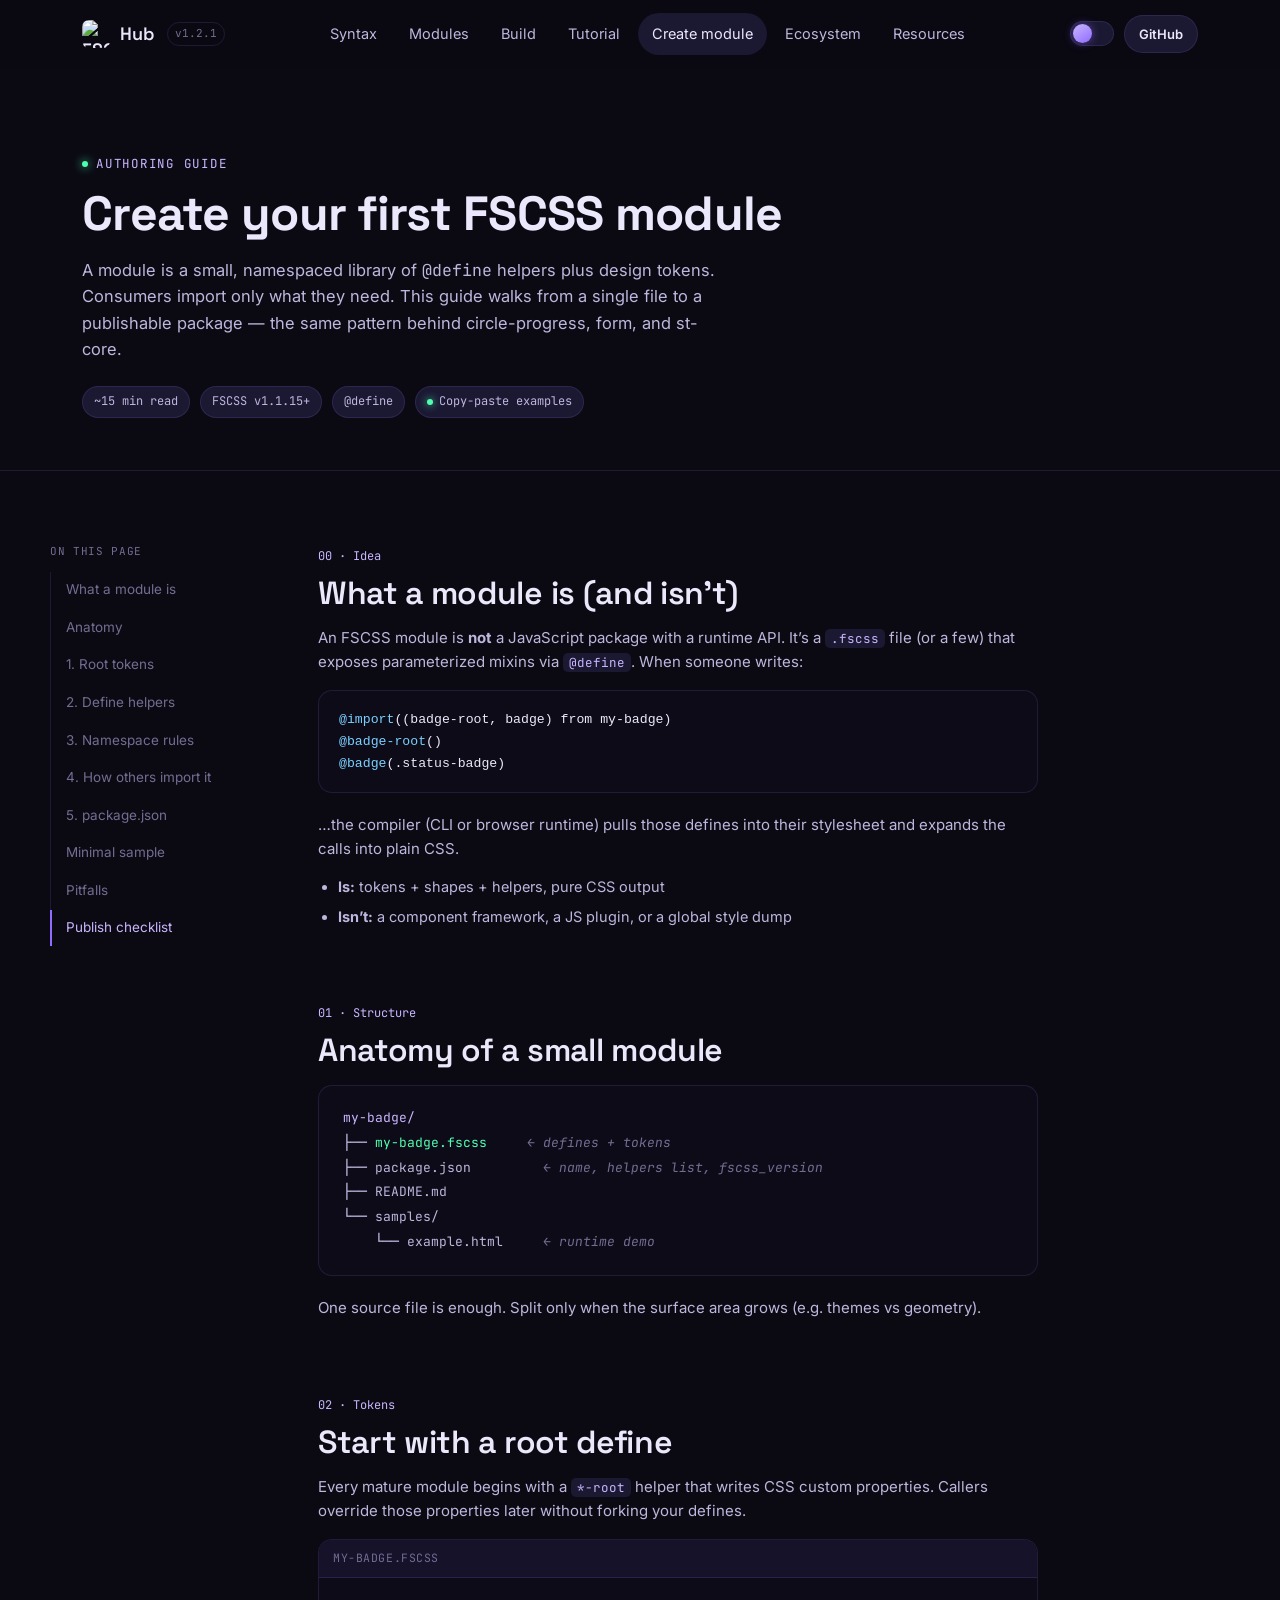
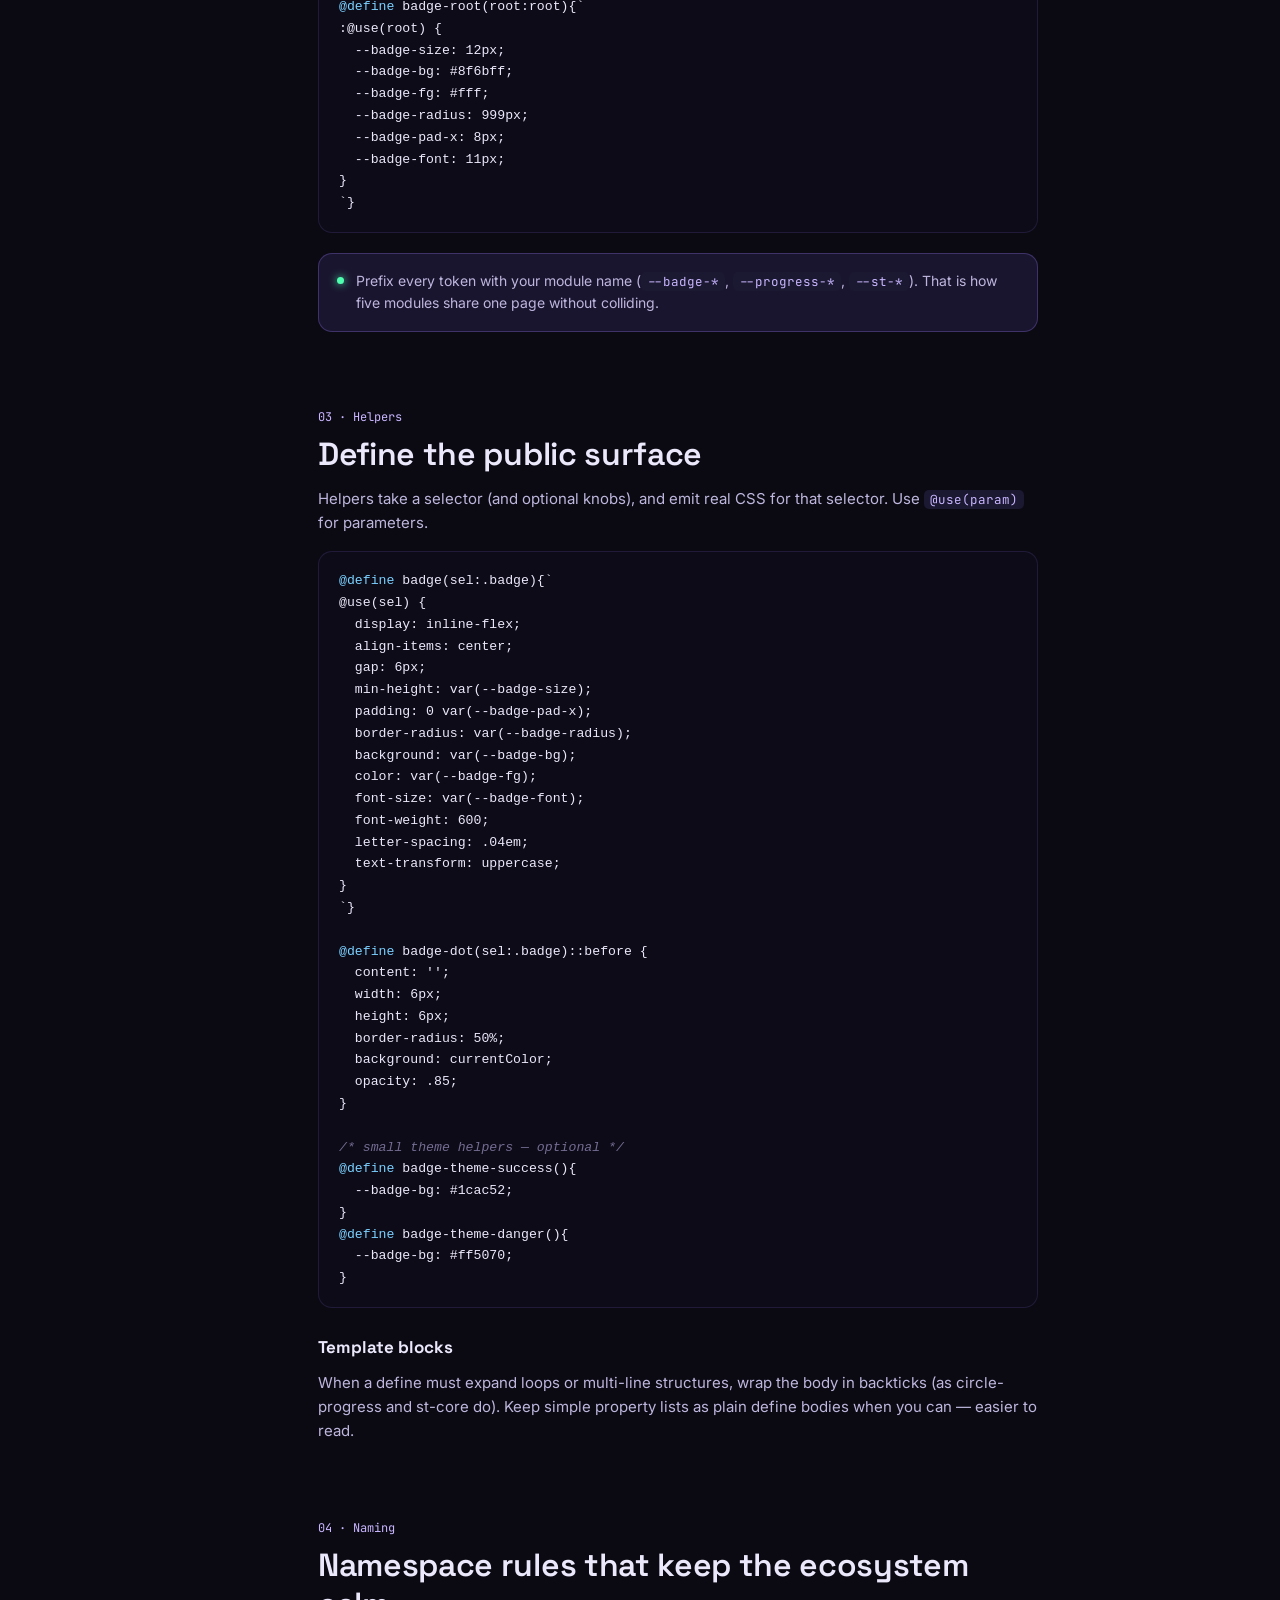
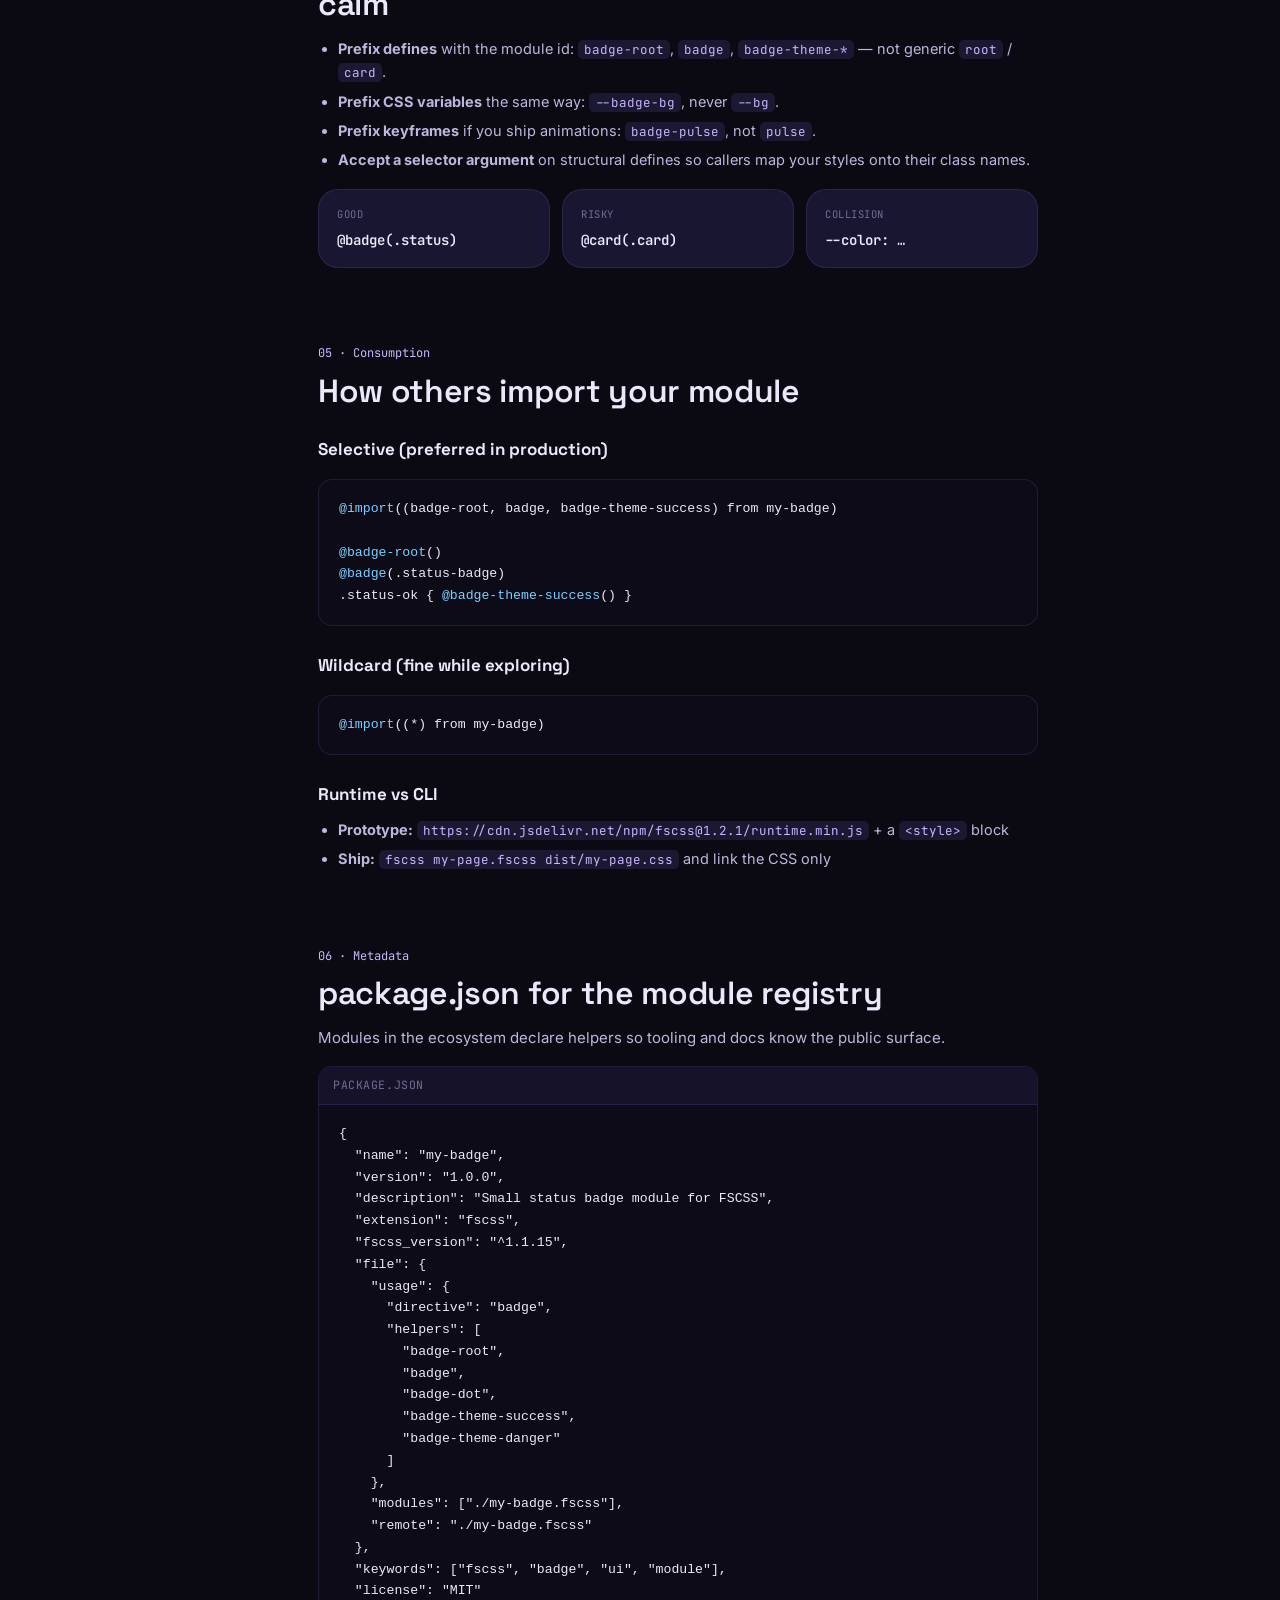
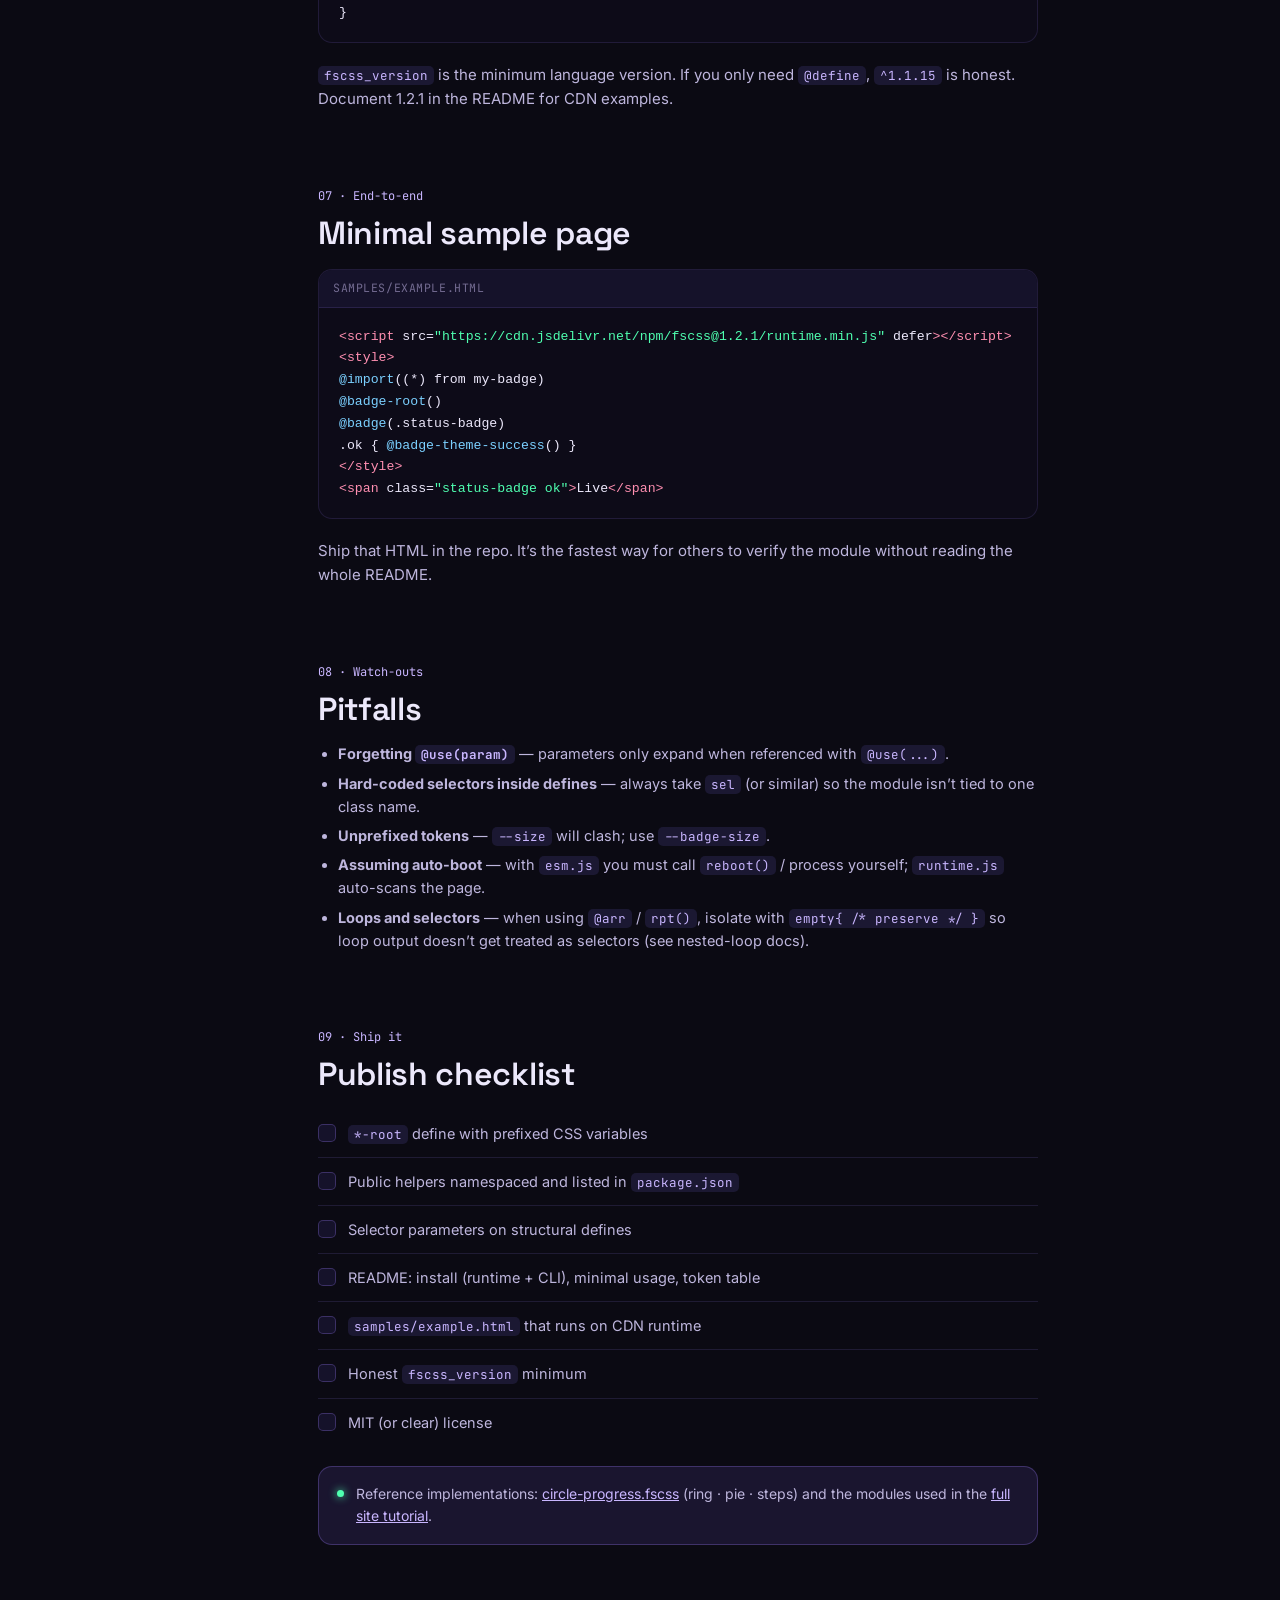
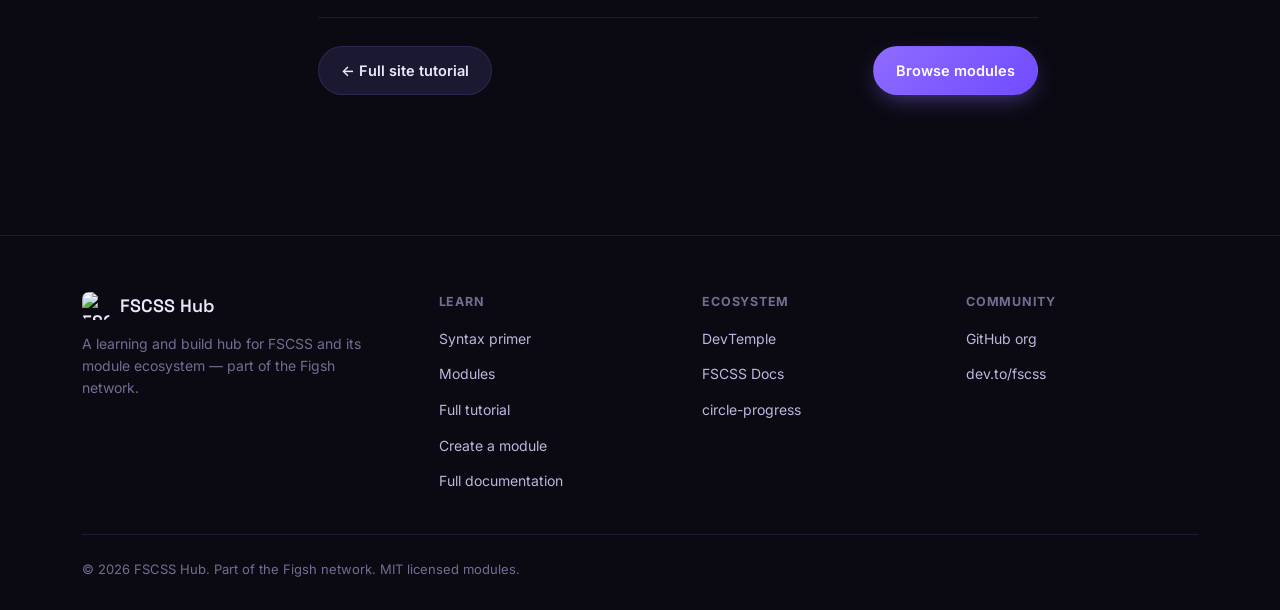
==== create-module.html @ 8448bc61 "Create create-module.html" ====
<!DOCTYPE html>
<html lang="en">
<head>
  <meta charset="UTF-8">
  <meta name="viewport" content="width=device-width, initial-scale=1.0">
  <title>Create your first FSCSS module — Hub Guide | FSCSS Hub</title>
  <meta name="description" content="How to author an FSCSS module: root tokens, namespaced @define helpers, selective imports, package.json, and a publish checklist.">
  <link rel="canonical" href="https://hub.devtem.org/create-module">
  <meta name="robots" content="index, follow">

  <meta property="og:title" content="Create your first FSCSS module — Hub Guide">
  <meta property="og:description" content="Root tokens, @define mixins, selective exports, and a publish checklist for FSCSS modules.">
  <meta property="og:url" content="https://hub.devtem.org/create-module">
  <meta property="og:type" content="article">
  <meta property="og:image" content="https://hub.devtem.org/assets/images/og-image.jpg">
  <meta property="og:site_name" content="FSCSS Hub">
  <meta name="twitter:card" content="summary_large_image">

  <link rel="icon" href="https://fscss.devtem.org/assets/images/fscss.png">
  <link rel="preconnect" href="https://fonts.googleapis.com">
  <link rel="preconnect" href="https://fonts.gstatic.com" crossorigin>
  <link href="https://fonts.googleapis.com/css2?family=Space+Grotesk:wght@500;600;700&family=Inter:wght@400;500;600;700&family=JetBrains+Mono:wght@400;500;600&display=swap" rel="stylesheet">
  <link rel="stylesheet" href="assets/css/global.css">
  <style>
    /* Same layout system as tutorial.html — margins from .wrap only */
    .t-hero {
      padding: clamp(48px, 7vw, 80px) 0 clamp(36px, 5vw, 52px);
      border-bottom: 1px solid var(--border);
    }
    .t-hero h1 {
      font-family: var(--font-display);
      font-size: clamp(30px, 4.4vw, 48px);
      font-weight: 700;
      letter-spacing: -.015em;
      max-width: 780px;
      line-height: 1.1;
    }
    .t-hero p.lead {
      margin-top: 16px;
      color: var(--text-dim);
      font-size: 16.5px;
      max-width: 640px;
      line-height: 1.6;
    }
    .t-meta { display: flex; flex-wrap: wrap; gap: 10px; margin-top: 24px; }

    .t-layout {
      display: grid;
      grid-template-columns: minmax(200px, 220px) minmax(0, 1fr);
      gap: clamp(28px, 4vw, 48px);
      padding: clamp(40px, 6vw, 72px) 0 100px;
      align-items: start;
    }
    .t-toc {
      position: sticky;
      top: 88px;
      max-height: calc(100vh - 110px);
      overflow: auto;
    }
    .t-toc-label {
      font-family: var(--font-mono);
      font-size: 11px;
      text-transform: uppercase;
      letter-spacing: .06em;
      color: var(--muted);
      margin-bottom: 12px;
    }
    .t-toc ol {
      list-style: none;
      margin: 0;
      padding: 0;
      display: flex;
      flex-direction: column;
      gap: 2px;
      border-left: 1px solid var(--border);
    }
    .t-toc a {
      display: block;
      padding: 7px 0 7px 14px;
      font-size: 13.5px;
      color: var(--muted);
      border-left: 2px solid transparent;
      margin-left: -1px;
      transition: color .18s var(--ease), border-color .18s var(--ease);
    }
    .t-toc a:hover { color: var(--text-dim); }
    .t-toc a.is-active { color: var(--accent-2); border-left-color: var(--accent); }

    .t-content { min-width: 0; max-width: 720px; }
    .t-step {
      padding-top: 4px;
      margin-bottom: clamp(48px, 6vw, 72px);
      scroll-margin-top: 90px;
    }
    .t-step-tag {
      font-family: var(--font-mono);
      font-size: 12px;
      color: var(--accent-2);
      margin-bottom: 8px;
    }
    .t-step h2 {
      font-family: var(--font-display);
      font-size: clamp(24px, 3vw, 32px);
      font-weight: 600;
      letter-spacing: -.01em;
      margin-bottom: 14px;
      line-height: 1.2;
    }
    .t-step h3 {
      font-family: var(--font-display);
      font-size: 17px;
      margin: 26px 0 10px;
    }
    .t-step p {
      color: var(--text-dim);
      font-size: 15px;
      margin-bottom: 14px;
    }
    .t-step p code,
    .t-step li code {
      font-family: var(--font-mono);
      font-size: 12.5px;
      color: var(--accent-2);
      background: var(--surface-2);
      padding: 1px 6px;
      border-radius: 5px;
    }
    .t-step ul.plain,
    .t-step ol.plain {
      margin: 0 0 16px;
      padding-left: 1.25rem;
      color: var(--text-dim);
      font-size: 14.5px;
      list-style: disc;
    }
    .t-step ol.plain { list-style: decimal; }
    .t-step ul.plain li,
    .t-step ol.plain li { margin-bottom: 6px; }
    .t-step .code { margin: 16px 0 20px; max-width: 100%; }

    .capgrid {
      display: grid;
      grid-template-columns: repeat(3, minmax(0, 1fr));
      gap: 12px;
      margin: 18px 0 22px;
    }
    .capgrid .cap-card { padding: 16px 18px; }
    .cap-card .cap-label {
      font-family: var(--font-mono);
      font-size: 10.5px;
      text-transform: uppercase;
      letter-spacing: .05em;
      color: var(--muted);
      margin-bottom: 6px;
    }
    .cap-card .cap-value { font-size: 14px; font-weight: 600; }

    .file-tree {
      font-family: var(--font-mono);
      font-size: 13px;
      line-height: 1.9;
      background: #0d0b18;
      border: 1px solid var(--border);
      border-radius: var(--radius-md);
      padding: 20px 24px;
      color: var(--text-dim);
      overflow-x: auto;
      margin: 16px 0 20px;
      max-width: 100%;
    }
    .file-tree .dir { color: var(--accent-2); }
    .file-tree .fscss-file { color: var(--mint); }
    .file-tree .note { color: var(--muted); font-style: italic; }

    .note-box {
      display: flex;
      gap: 12px;
      padding: 16px 18px;
      border-radius: var(--radius-md);
      background: var(--accent-soft);
      border: 1px solid var(--border-strong);
      margin: 18px 0 22px;
    }
    .note-box .dot {
      width: 7px;
      height: 7px;
      border-radius: 50%;
      background: var(--mint);
      box-shadow: 0 0 8px var(--mint);
      flex: none;
      margin-top: 7px;
    }
    .note-box p { margin: 0; color: var(--text-dim); font-size: 14px; }

    .check-list {
      margin: 16px 0 20px;
      padding: 0;
      list-style: none;
    }
    .check-list li {
      display: flex;
      gap: 12px;
      align-items: flex-start;
      padding: 12px 0;
      border-bottom: 1px solid var(--border);
      color: var(--text-dim);
      font-size: 14.5px;
    }
    .check-list li:last-child { border-bottom: 0; }
    .check-list .box {
      flex: none;
      width: 18px;
      height: 18px;
      border-radius: 5px;
      border: 1px solid var(--border-strong);
      background: var(--surface);
      margin-top: 2px;
    }

    .next-nav {
      display: flex;
      justify-content: space-between;
      gap: 16px;
      margin-top: 40px;
      padding-top: 28px;
      border-top: 1px solid var(--border);
      flex-wrap: wrap;
    }

    @media (max-width: 980px) {
      .t-layout { grid-template-columns: 1fr; gap: 28px; }
      .t-toc {
        position: static;
        max-height: none;
        order: -1;
        border: 1px solid var(--border);
        border-radius: var(--radius-md);
        padding: 16px 18px;
        background: var(--surface);
      }
      .t-toc ol {
        border-left: 0;
        display: grid;
        grid-template-columns: 1fr 1fr;
        gap: 2px 12px;
      }
      .t-toc a { border-left: 0; padding: 6px 0; margin-left: 0; }
      .t-content { max-width: none; }
    }
    @media (max-width: 700px) {
      .capgrid { grid-template-columns: 1fr; }
      .t-toc ol { grid-template-columns: 1fr; }
    }
  </style>
</head>
<body>
<a href="#main" class="skip-link">Skip to content</a>

<header class="site-nav">
  <div class="wrap">
    <a href="/" class="brand">
      <img src="https://fscss.devtem.org/assets/images/fscss.png" alt="FSCSS">Hub <span class="v">v1.2.1</span>
    </a>
    <nav class="nav-links" data-nav-links>
      <a href="/#syntax">Syntax</a>
      <a href="/#modules">Modules</a>
      <a href="/#combine">Build</a>
      <a href="tutorial">Tutorial</a>
      <a href="create-module" class="is-active">Create module</a>
      <a href="/#ecosystem">Ecosystem</a>
      <a href="/#resources">Resources</a>
    </nav>
    <div class="nav-actions">
      <label class="theme-toggle" title="Toggle light / dark">
        <input type="checkbox" data-theme-toggle aria-label="Toggle light theme">
        <span class="knob"></span>
      </label>
      <a class="btn btn-ghost btn-sm" href="https://github.com/fscss-ttr" target="_blank" rel="noopener">GitHub</a>
      <button class="menu-toggle" data-menu-toggle aria-label="Toggle menu" aria-expanded="false"><span></span></button>
    </div>
  </div>
</header>

<main id="main">

  <section class="t-hero">
    <div class="wrap">
      <span class="eyebrow">Authoring guide</span>
      <h1>Create your first FSCSS module</h1>
      <p class="lead">A module is a small, namespaced library of <code class="mono">@define</code> helpers plus design tokens. Consumers import only what they need. This guide walks from a single file to a publishable package — the same pattern behind circle-progress, form, and st-core.</p>
      <div class="t-meta">
        <span class="pill">~15 min read</span>
        <span class="pill">FSCSS v1.1.15+</span>
        <span class="pill">@define</span>
        <span class="pill live">Copy-paste examples</span>
      </div>
    </div>
  </section>

  <div class="wrap t-layout">

    <aside class="t-toc" data-toc>
      <div class="t-toc-label">On this page</div>
      <ol>
        <li><a href="#what">What a module is</a></li>
        <li><a href="#anatomy">Anatomy</a></li>
        <li><a href="#tokens">1. Root tokens</a></li>
        <li><a href="#defines">2. Define helpers</a></li>
        <li><a href="#namespace">3. Namespace rules</a></li>
        <li><a href="#consume">4. How others import it</a></li>
        <li><a href="#package">5. package.json</a></li>
        <li><a href="#sample">Minimal sample</a></li>
        <li><a href="#pitfalls">Pitfalls</a></li>
        <li><a href="#checklist">Publish checklist</a></li>
      </ol>
    </aside>

    <div class="t-content">

      <section class="t-step" id="what">
        <div class="t-step-tag">00 · Idea</div>
        <h2>What a module is (and isn’t)</h2>
        <p>An FSCSS module is <strong>not</strong> a JavaScript package with a runtime API. It’s a <code>.fscss</code> file (or a few) that exposes parameterized mixins via <code>@define</code>. When someone writes:</p>
        <div class="code">
          <pre><span class="tok-at">@import</span>((badge-root, badge) from my-badge)
<span class="tok-at">@badge-root</span>()
<span class="tok-at">@badge</span>(.status-badge)</pre>
        </div>
        <p>…the compiler (CLI or browser runtime) pulls those defines into their stylesheet and expands the calls into plain CSS.</p>
        <ul class="plain">
          <li><strong>Is:</strong> tokens + shapes + helpers, pure CSS output</li>
          <li><strong>Isn’t:</strong> a component framework, a JS plugin, or a global style dump</li>
        </ul>
      </section>

      <section class="t-step" id="anatomy">
        <div class="t-step-tag">01 · Structure</div>
        <h2>Anatomy of a small module</h2>
        <pre class="file-tree"><span class="dir">my-badge/</span>
├── <span class="fscss-file">my-badge.fscss</span>     <span class="note">← defines + tokens</span>
├── package.json         <span class="note">← name, helpers list, fscss_version</span>
├── README.md
└── samples/
    └── example.html     <span class="note">← runtime demo</span></pre>
        <p>One source file is enough. Split only when the surface area grows (e.g. themes vs geometry).</p>
      </section>

      <section class="t-step" id="tokens">
        <div class="t-step-tag">02 · Tokens</div>
        <h2>Start with a root define</h2>
        <p>Every mature module begins with a <code>*-root</code> helper that writes CSS custom properties. Callers override those properties later without forking your defines.</p>
        <div class="code">
          <div class="code-head">my-badge.fscss</div>
          <pre><span class="tok-at">@define</span> badge-root(root:root){`
:@use(root) {
  --badge-size: 12px;
  --badge-bg: #8f6bff;
  --badge-fg: #fff;
  --badge-radius: 999px;
  --badge-pad-x: 8px;
  --badge-font: 11px;
}
`}</pre>
        </div>
        <div class="note-box">
          <span class="dot"></span>
          <p>Prefix every token with your module name (<code>--badge-*</code>, <code>--progress-*</code>, <code>--st-*</code>). That is how five modules share one page without colliding.</p>
        </div>
      </section>

      <section class="t-step" id="defines">
        <div class="t-step-tag">03 · Helpers</div>
        <h2>Define the public surface</h2>
        <p>Helpers take a selector (and optional knobs), and emit real CSS for that selector. Use <code>@use(param)</code> for parameters.</p>
        <div class="code">
          <pre><span class="tok-at">@define</span> badge(sel:.badge){`
@use(sel) {
  display: inline-flex;
  align-items: center;
  gap: 6px;
  min-height: var(--badge-size);
  padding: 0 var(--badge-pad-x);
  border-radius: var(--badge-radius);
  background: var(--badge-bg);
  color: var(--badge-fg);
  font-size: var(--badge-font);
  font-weight: 600;
  letter-spacing: .04em;
  text-transform: uppercase;
}
`}

<span class="tok-at">@define</span> badge-dot(sel:.badge)::before {
  content: '';
  width: 6px;
  height: 6px;
  border-radius: 50%;
  background: currentColor;
  opacity: .85;
}

<span class="tok-com">/* small theme helpers — optional */</span>
<span class="tok-at">@define</span> badge-theme-success(){
  --badge-bg: #1cac52;
}
<span class="tok-at">@define</span> badge-theme-danger(){
  --badge-bg: #ff5070;
}</pre>
        </div>
        <h3>Template blocks</h3>
        <p>When a define must expand loops or multi-line structures, wrap the body in backticks (as circle-progress and st-core do). Keep simple property lists as plain define bodies when you can — easier to read.</p>
      </section>

      <section class="t-step" id="namespace">
        <div class="t-step-tag">04 · Naming</div>
        <h2>Namespace rules that keep the ecosystem calm</h2>
        <ul class="plain">
          <li><strong>Prefix defines</strong> with the module id: <code>badge-root</code>, <code>badge</code>, <code>badge-theme-*</code> — not generic <code>root</code> / <code>card</code>.</li>
          <li><strong>Prefix CSS variables</strong> the same way: <code>--badge-bg</code>, never <code>--bg</code>.</li>
          <li><strong>Prefix keyframes</strong> if you ship animations: <code>badge-pulse</code>, not <code>pulse</code>.</li>
          <li><strong>Accept a selector argument</strong> on structural defines so callers map your styles onto their class names.</li>
        </ul>
        <div class="capgrid">
          <div class="card cap-card">
            <div class="cap-label">Good</div>
            <div class="cap-value mono">@badge(.status)</div>
          </div>
          <div class="card cap-card">
            <div class="cap-label">Risky</div>
            <div class="cap-value mono">@card(.card)</div>
          </div>
          <div class="card cap-card">
            <div class="cap-label">Collision</div>
            <div class="cap-value mono">--color: …</div>
          </div>
        </div>
      </section>

      <section class="t-step" id="consume">
        <div class="t-step-tag">05 · Consumption</div>
        <h2>How others import your module</h2>
        <h3>Selective (preferred in production)</h3>
        <div class="code">
          <pre><span class="tok-at">@import</span>((badge-root, badge, badge-theme-success) from my-badge)

<span class="tok-at">@badge-root</span>()
<span class="tok-at">@badge</span>(.status-badge)
.status-ok { <span class="tok-at">@badge-theme-success</span>() }</pre>
        </div>
        <h3>Wildcard (fine while exploring)</h3>
        <div class="code">
          <pre><span class="tok-at">@import</span>((*) from my-badge)</pre>
        </div>
        <h3>Runtime vs CLI</h3>
        <ul class="plain">
          <li><strong>Prototype:</strong> <code>https://cdn.jsdelivr.net/npm/fscss@1.2.1/runtime.min.js</code> + a <code>&lt;style&gt;</code> block</li>
          <li><strong>Ship:</strong> <code>fscss my-page.fscss dist/my-page.css</code> and link the CSS only</li>
        </ul>
      </section>

      <section class="t-step" id="package">
        <div class="t-step-tag">06 · Metadata</div>
        <h2>package.json for the module registry</h2>
        <p>Modules in the ecosystem declare helpers so tooling and docs know the public surface.</p>
        <div class="code">
          <div class="code-head">package.json</div>
          <pre>{
  "name": "my-badge",
  "version": "1.0.0",
  "description": "Small status badge module for FSCSS",
  "extension": "fscss",
  "fscss_version": "^1.1.15",
  "file": {
    "usage": {
      "directive": "badge",
      "helpers": [
        "badge-root",
        "badge",
        "badge-dot",
        "badge-theme-success",
        "badge-theme-danger"
      ]
    },
    "modules": ["./my-badge.fscss"],
    "remote": "./my-badge.fscss"
  },
  "keywords": ["fscss", "badge", "ui", "module"],
  "license": "MIT"
}</pre>
        </div>
        <p><code>fscss_version</code> is the minimum language version. If you only need <code>@define</code>, <code>^1.1.15</code> is honest. Document 1.2.1 in the README for CDN examples.</p>
      </section>

      <section class="t-step" id="sample">
        <div class="t-step-tag">07 · End-to-end</div>
        <h2>Minimal sample page</h2>
        <div class="code">
          <div class="code-head">samples/example.html</div>
          <pre><span class="tok-tag">&lt;script</span> src=<span class="tok-str">"https://cdn.jsdelivr.net/npm/fscss@1.2.1/runtime.min.js"</span> defer<span class="tok-tag">&gt;&lt;/script&gt;</span>
<span class="tok-tag">&lt;style&gt;</span>
<span class="tok-at">@import</span>((*) from my-badge)
<span class="tok-at">@badge-root</span>()
<span class="tok-at">@badge</span>(.status-badge)
.ok { <span class="tok-at">@badge-theme-success</span>() }
<span class="tok-tag">&lt;/style&gt;</span>
<span class="tok-tag">&lt;span</span> class=<span class="tok-str">"status-badge ok"</span><span class="tok-tag">&gt;</span>Live<span class="tok-tag">&lt;/span&gt;</span></pre>
        </div>
        <p>Ship that HTML in the repo. It’s the fastest way for others to verify the module without reading the whole README.</p>
      </section>

      <section class="t-step" id="pitfalls">
        <div class="t-step-tag">08 · Watch-outs</div>
        <h2>Pitfalls</h2>
        <ul class="plain">
          <li><strong>Forgetting <code>@use(param)</code></strong> — parameters only expand when referenced with <code>@use(...)</code>.</li>
          <li><strong>Hard-coded selectors inside defines</strong> — always take <code>sel</code> (or similar) so the module isn’t tied to one class name.</li>
          <li><strong>Unprefixed tokens</strong> — <code>--size</code> will clash; use <code>--badge-size</code>.</li>
          <li><strong>Assuming auto-boot</strong> — with <code>esm.js</code> you must call <code>reboot()</code> / process yourself; <code>runtime.js</code> auto-scans the page.</li>
          <li><strong>Loops and selectors</strong> — when using <code>@arr</code> / <code>rpt()</code>, isolate with <code>empty{ /* preserve */ }</code> so loop output doesn’t get treated as selectors (see nested-loop docs).</li>
        </ul>
      </section>

      <section class="t-step" id="checklist">
        <div class="t-step-tag">09 · Ship it</div>
        <h2>Publish checklist</h2>
        <ul class="check-list">
          <li><span class="box" aria-hidden="true"></span><span><code>*-root</code> define with prefixed CSS variables</span></li>
          <li><span class="box" aria-hidden="true"></span><span>Public helpers namespaced and listed in <code>package.json</code></span></li>
          <li><span class="box" aria-hidden="true"></span><span>Selector parameters on structural defines</span></li>
          <li><span class="box" aria-hidden="true"></span><span>README: install (runtime + CLI), minimal usage, token table</span></li>
          <li><span class="box" aria-hidden="true"></span><span><code>samples/example.html</code> that runs on CDN runtime</span></li>
          <li><span class="box" aria-hidden="true"></span><span>Honest <code>fscss_version</code> minimum</span></li>
          <li><span class="box" aria-hidden="true"></span><span>MIT (or clear) license</span></li>
        </ul>
        <div class="note-box">
          <span class="dot"></span>
          <p>Reference implementations: <a href="https://github.com/Figsh/Circle-progress.fscss" target="_blank" rel="noopener" style="color:var(--accent-2);text-decoration:underline;">circle-progress.fscss</a> (ring · pie · steps) and the modules used in the <a href="tutorial" style="color:var(--accent-2);text-decoration:underline;">full site tutorial</a>.</p>
        </div>
      </section>

      <div class="next-nav">
        <a class="btn btn-ghost" href="tutorial">&larr; Full site tutorial</a>
        <a class="btn btn-primary" href="/#modules">Browse modules</a>
      </div>

    </div>
  </div>

</main>

<footer class="site-footer">
  <div class="wrap">
    <div class="footer-grid">
      <div class="footer-brand">
        <a href="/" class="brand"><img src="https://fscss.devtem.org/assets/images/fscss.png" alt="FSCSS"> FSCSS Hub</a>
        <p>A learning and build hub for FSCSS and its module ecosystem — part of the Figsh network.</p>
      </div>
      <div class="footer-col">
        <h4>Learn</h4>
        <ul>
          <li><a href="/#syntax">Syntax primer</a></li>
          <li><a href="/#modules">Modules</a></li>
          <li><a href="tutorial">Full tutorial</a></li>
          <li><a href="create-module">Create a module</a></li>
          <li><a href="https://fscss.devtem.org/docs" target="_blank" rel="noopener">Full documentation</a></li>
        </ul>
      </div>
      <div class="footer-col">
        <h4>Ecosystem</h4>
        <ul>
          <li><a href="https://devtem.org" target="_blank" rel="noopener">DevTemple</a></li>
          <li><a href="https://fscss.devtem.org" target="_blank" rel="noopener">FSCSS Docs</a></li>
          <li><a href="https://github.com/Figsh/Circle-progress.fscss" target="_blank" rel="noopener">circle-progress</a></li>
        </ul>
      </div>
      <div class="footer-col">
        <h4>Community</h4>
        <ul>
          <li><a href="https://github.com/fscss-ttr" target="_blank" rel="noopener">GitHub org</a></li>
          <li><a href="https://dev.to/fscss" target="_blank" rel="noopener">dev.to/fscss</a></li>
        </ul>
      </div>
    </div>
    <div class="footer-bottom">
      <p>&copy; 2026 FSCSS Hub. Part of the Figsh network. MIT licensed modules.</p>
    </div>
  </div>
</footer>

<script src="assets/js/global.js"></script>
</body>
</html>
---- assets/css/global.css ----
/* ==========================================================================
   FSCSS Hub — global.css
   Shared across every page: design tokens, reset, nav/menu, toggle, buttons,
   code blocks, footer, utilities. Page-specific layout lives in each page's
   own <style> block or a page.css alongside it.
   ========================================================================== */

/* ---- Design tokens -------------------------------------------------- */
:root{
  --bg:            #0b0a13;
  --bg-soft:       #100e1c;
  --surface:       #15122a;
  --surface-2:     #1b1832;
  --card:          #191631;
  --card-hover:    #201c3d;
  --border:        rgba(157,126,255,.14);
  --border-strong: rgba(157,126,255,.28);

  --accent:        #8f6bff;
  --accent-2:      #c9b6ff;
  --accent-dim:    #362a63;
  --accent-soft:   rgba(143,107,255,.12);

  --mint:          #4fffb0;
  --coral:         #ff5e7d;
  --amber:         #e8b13a;

  --text:          #ece8fb;
  --text-dim:      #beb6dd;
  --muted:         #746c92;

  --radius-xl:     28px;
  --radius-lg:     20px;
  --radius-md:     14px;
  --radius-sm:     9px;

  --pad:           clamp(20px, 4vw, 32px);
  --maxw:          1180px;

  --font-display:  'Space Grotesk', 'Inter', sans-serif;
  --font-body:     'Inter', -apple-system, BlinkMacSystemFont, sans-serif;
  --font-mono:     'JetBrains Mono', ui-monospace, SFMono-Regular, Menlo, monospace;

  --ease:          cubic-bezier(.16,.8,.24,1);
  color-scheme: dark;
}

/* Optional light theme — toggled by adding data-theme="light" to <html> */
html[data-theme="light"]{
  --bg:            #f7f5fb;
  --bg-soft:       #ffffff;
  --surface:       #ffffff;
  --surface-2:     #f0edf9;
  --card:          #ffffff;
  --card-hover:    #f4f1fb;
  --border:        rgba(89,58,199,.14);
  --border-strong: rgba(89,58,199,.26);
  --accent:        #6a3df0;
  --accent-2:      #4b2bb0;
  --accent-dim:    #ece6ff;
  --accent-soft:   rgba(106,61,240,.09);
  --text:          #1a1530;
  --text-dim:      #4b4468;
  --muted:         #8a82a6;
  color-scheme: light;
}

/* ---- Reset ------------------------------------------------------------ */
*, *::before, *::after{ box-sizing: border-box; }
html{ scroll-behavior: smooth; }
body{
  margin: 0;
  background: var(--bg);
  color: var(--text);
  font-family: var(--font-body);
  font-size: 16px;
  line-height: 1.6;
  -webkit-font-smoothing: antialiased;
  transition: background .25s var(--ease), color .25s var(--ease);
}
img{ max-width: 100%; display: block; }
a{ color: inherit; text-decoration: none; }
ul{ margin: 0; padding: 0; list-style: none; }
h1,h2,h3,h4,p{ margin: 0; }
button{ font: inherit; color: inherit; }
::selection{ background: var(--accent); color: #fff; }

@media (prefers-reduced-motion: reduce){
  *{ animation-duration: .001ms !important; animation-iteration-count: 1 !important; transition-duration: .001ms !important; scroll-behavior: auto !important; }
}

:focus-visible{ outline: 2px solid var(--accent-2); outline-offset: 3px; border-radius: 4px; }

/* ---- Layout helpers ----------------------------------------------------*/
.wrap{
  max-width: var(--maxw);
  margin: 0 auto;
  padding-left: var(--pad);
  padding-right: var(--pad);
}
.section{ padding: clamp(64px, 9vw, 120px) 0; }
.section-head{ max-width: 640px; margin-bottom: clamp(36px, 5vw, 56px); }
.eyebrow{
  display: inline-flex; align-items: center; gap: 8px;
  font-family: var(--font-mono); font-size: 12.5px; letter-spacing: .06em;
  text-transform: uppercase; color: var(--accent-2);
  margin-bottom: 14px;
}
.eyebrow::before{ content:''; width: 6px; height: 6px; border-radius: 50%; background: var(--mint); box-shadow: 0 0 10px var(--mint); }
.section-head h2{ font-family: var(--font-display); font-size: clamp(28px, 3.6vw, 42px); font-weight: 600; letter-spacing: -.01em; }
.section-head p{ color: var(--text-dim); font-size: 16.5px; margin-top: 12px; }

/* ---- Nav ---------------------------------------------------------------*/
.site-nav{
  position: sticky; top: 0; z-index: 100;
  border-bottom: 1px solid transparent;
  background: color-mix(in srgb, var(--bg) 78%, transparent);
  backdrop-filter: blur(14px) saturate(140%);
  -webkit-backdrop-filter: blur(14px) saturate(140%);
  transition: border-color .25s var(--ease), background .25s var(--ease);
}
.site-nav.is-scrolled{ border-bottom-color: var(--border); }
.site-nav .wrap{ display: flex; align-items: center; justify-content: space-between; height: 68px; gap: 16px; }

.brand{ display: flex; align-items: center; gap: 10px; font-family: var(--font-display); font-weight: 600; font-size: 18px; }
.brand img{ width: 28px; height: 28px; border-radius: 7px; }
.brand .v{ font-family: var(--font-mono); font-size: 11px; color: var(--muted); font-weight: 400; border: 1px solid var(--border); padding: 2px 7px; border-radius: 999px; margin-left: 2px; }

.nav-links{ display: flex; align-items: center; gap: 4px; }
.nav-links a{
  padding: 9px 14px; border-radius: 999px; font-size: 14.5px; color: var(--text-dim);
  transition: background .2s var(--ease), color .2s var(--ease);
}
.nav-links a:hover, .nav-links a.is-active{ color: var(--text); background: var(--surface-2); }

.nav-actions{ display: flex; align-items: center; gap: 10px; }

.menu-toggle{
  display: none; width: 40px; height: 40px; border-radius: var(--radius-sm);
  background: var(--surface-2); border: 1px solid var(--border); cursor: pointer;
  align-items: center; justify-content: center;
}
.menu-toggle span, .menu-toggle span::before, .menu-toggle span::after{
  content:''; display: block; width: 16px; height: 2px; background: var(--text); border-radius: 2px; position: relative; transition: transform .25s var(--ease), opacity .25s var(--ease);
}
.menu-toggle span::before{ position: absolute; top: -5px; }
.menu-toggle span::after{ position: absolute; top: 5px; }
.menu-toggle[aria-expanded="true"] span{ background: transparent; }
.menu-toggle[aria-expanded="true"] span::before{ top: 0; transform: rotate(45deg); }
.menu-toggle[aria-expanded="true"] span::after{ top: 0; transform: rotate(-45deg); }

/* theme toggle (checkbox-hack switch) */
.theme-toggle{ position: relative; width: 44px; height: 25px; border-radius: 999px; background: var(--surface-2); border: 1px solid var(--border); cursor: pointer; flex: none; }
.theme-toggle input{ position: absolute; inset: 0; opacity: 0; cursor: pointer; margin: 0; }
.theme-toggle .knob{
  position: absolute; top: 2px; left: 2px; width: 19px; height: 19px; border-radius: 50%;
  background: linear-gradient(145deg, var(--accent-2), var(--accent)); transition: transform .25s var(--ease);
  box-shadow: 0 0 8px rgba(143,107,255,.5);
}
.theme-toggle input:checked ~ .knob{ transform: translateX(19px); }

@media (max-width: 860px){
  .nav-links{
    position: fixed; inset: 68px 0 auto 0; flex-direction: column; align-items: stretch;
    background: var(--bg-soft); border-bottom: 1px solid var(--border);
    padding: 10px; gap: 2px; transform: translateY(-8px); opacity: 0; pointer-events: none;
    transition: transform .25s var(--ease), opacity .25s var(--ease);
  }
  .nav-links.is-open{ transform: translateY(0); opacity: 1; pointer-events: auto; }
  .nav-links a{ padding: 13px 16px; border-radius: var(--radius-sm); }
  .menu-toggle{ display: inline-flex; }
}

/* ---- Buttons -------------------------------------------------------- */
.btn{
  display: inline-flex; align-items: center; justify-content: center; gap: 8px;
  padding: 12px 22px; border-radius: 999px; font-size: 14.5px; font-weight: 600;
  border: 1px solid transparent; cursor: pointer; white-space: nowrap;
  transition: transform .18s var(--ease), background .2s var(--ease), border-color .2s var(--ease), box-shadow .2s var(--ease);
}
.btn:active{ transform: translateY(1px) scale(.98); }
.btn-primary{ background: linear-gradient(135deg, var(--accent), #6f4bff); color: #fff; box-shadow: 0 8px 24px -8px rgba(143,107,255,.6); }
.btn-primary:hover{ box-shadow: 0 10px 28px -6px rgba(143,107,255,.75); transform: translateY(-1px); }
.btn-ghost{ background: var(--surface-2); border-color: var(--border); color: var(--text); }
.btn-ghost:hover{ border-color: var(--border-strong); background: var(--card-hover); }
.btn-sm{ padding: 8px 14px; font-size: 13px; }
.btn svg{ width: 15px; height: 15px; }

/* ---- Code blocks + copy ----------------------------------------------*/
.code{
  position: relative; background: #0d0b18; border: 1px solid var(--border);
  border-radius: var(--radius-md); font-family: var(--font-mono); font-size: 13.2px;
  line-height: 1.65; overflow: hidden; width: 100%; max-width: 100%;
  color: #ece8fb;
}
.code pre{ margin: 0; padding: 18px 20px; overflow-x: auto; white-space: pre-wrap; word-break: break-word; }
.code .code-head{
  display: flex; align-items: center; justify-content: space-between; gap: 10px;
  padding: 9px 14px; border-bottom: 1px solid var(--border); background: var(--surface);
  font-family: var(--font-mono); font-size: 11.5px; color: var(--muted); text-transform: uppercase; letter-spacing: .05em;
}
.copy-btn{
  display: inline-flex; align-items: center; gap: 6px; background: transparent; border: 1px solid var(--border);
  color: var(--text-dim); border-radius: 7px; padding: 5px 9px; font-size: 11.5px; cursor: pointer; font-family: var(--font-mono);
  transition: background .18s var(--ease), color .18s var(--ease), border-color .18s var(--ease);
}
.copy-btn:hover{ background: var(--surface-2); color: var(--text); border-color: var(--border-strong); }
.copy-btn.is-copied{ color: var(--mint); border-color: var(--mint); }

/* token colors inside code blocks (manual spans, no highlighter dependency) */
.tok-key{ color: #c9b6ff; }
.tok-str{ color: #4fffb0; }
.tok-com{ color: var(--muted); font-style: italic; }
.tok-at{ color: #7bd0ff; }
.tok-num{ color: #ffb454; }
.tok-tag{ color: #ff8fb1; }

/* ---- Cards ------------------------------------------------------------*/
.card{
  background: var(--card); border: 1px solid var(--border); border-radius: var(--radius-lg);
  padding: 26px; transition: border-color .2s var(--ease), transform .2s var(--ease), background .2s var(--ease);
  max-width: 100%;
}
.card:hover{ border-color: var(--border-strong); background: var(--card-hover); }

/* ---- Screenshot / image placeholder ------------------------------------
   Swap by replacing this element with an <img src="..."> tag, or by
   setting a background-image on .shot-placeholder in page CSS.          */
.shot-placeholder{
  display: flex; align-items: center; justify-content: center; text-align: center;
  min-height: 220px; border-radius: var(--radius-md); border: 1.5px dashed var(--border-strong);
  background: repeating-linear-gradient(135deg, var(--surface) 0 10px, var(--surface-2) 10px 20px);
  color: var(--muted); font-family: var(--font-mono); font-size: 12.5px; padding: 20px; gap: 6px;
  flex-direction: column; width: 100%; max-width: 100%;
}
.shot-placeholder svg{ width: 26px; height: 26px; opacity: .5; margin-bottom: 4px; }

/* generic figure wrapper for real reference / output screenshots */
.shot{ border-radius: var(--radius-md); border: 1px solid var(--border); overflow: hidden; background: var(--surface); }
.shot img{ width: 100%; display: block; }
.shot-cap{ padding: 10px 14px; font-size: 12px; color: var(--muted); font-family: var(--font-mono); border-top: 1px solid var(--border); }

/* ---- Badges / pills -----------------------------------------------------*/
.pill{
  display: inline-flex; align-items: center; gap: 6px; padding: 5px 11px; border-radius: 999px;
  font-size: 12px; font-family: var(--font-mono); background: var(--surface-2); border: 1px solid var(--border); color: var(--text-dim);
}
.pill.live::before{ content:''; width: 6px; height: 6px; border-radius: 50%; background: var(--mint); box-shadow: 0 0 8px var(--mint); }

/* ---- Reveal-on-scroll (JS adds .is-visible) --------------------------- */
[data-reveal]{ opacity: 0; transform: translateY(16px); transition: opacity .6s var(--ease), transform .6s var(--ease); }
[data-reveal].is-visible{ opacity: 1; transform: translateY(0); }

/* ---- Footer --------------------------------------------------------- */
.site-footer{ border-top: 1px solid var(--border); padding: 56px 0 30px; margin-top: 40px; }
.footer-grid{ display: grid; grid-template-columns: 1.4fr repeat(3, 1fr); gap: 32px; padding-bottom: 40px; }
.footer-brand p{ color: var(--muted); font-size: 14px; margin-top: 12px; max-width: 280px; }
.footer-col h4{ font-size: 12.5px; text-transform: uppercase; letter-spacing: .06em; color: var(--muted); margin-bottom: 14px; }
.footer-col ul{ display: flex; flex-direction: column; gap: 10px; }
.footer-col a{ font-size: 14px; color: var(--text-dim); transition: color .18s var(--ease); }
.footer-col a:hover{ color: var(--text); }
.footer-bottom{ display: flex; align-items: center; justify-content: space-between; padding-top: 24px; border-top: 1px solid var(--border); flex-wrap: wrap; gap: 12px; }
.footer-bottom p{ color: var(--muted); font-size: 13px; }
.footer-social{ display: flex; gap: 10px; }
.footer-social a{ width: 34px; height: 34px; border-radius: 50%; border: 1px solid var(--border); display: flex; align-items: center; justify-content: center; }
.footer-social a:hover{ border-color: var(--border-strong); background: var(--surface-2); }
.footer-social svg{ width: 15px; height: 15px; }

@media (max-width: 760px){
  .footer-grid{ grid-template-columns: 1fr 1fr; }
}
@media (max-width: 480px){
  .footer-grid{ grid-template-columns: 1fr; }
}

/* ---- Misc utilities --------------------------------------------------- */
.mono{ font-family: var(--font-mono); }
.muted{ color: var(--muted); }
.hidden{ display: none !important; }
.skip-link{ position: absolute; left: -999px; top: 0; background: var(--accent); color: #fff; padding: 10px 16px; border-radius: 8px; z-index: 200; }
.skip-link:focus{ left: 12px; top: 12px; }

/* ---- Simple data table (used by tutorial/reference pages) ------------ */
.table-wrap{ overflow-x: auto; border: 1px solid var(--border); border-radius: var(--radius-md); }
table.ref{ width: 100%; border-collapse: collapse; font-size: 13.5px; min-width: 560px; }
table.ref th, table.ref td{ padding: 12px 16px; text-align: left; border-bottom: 1px solid var(--border); }
table.ref th{ font-family: var(--font-mono); font-size: 11.5px; text-transform: uppercase; letter-spacing: .05em; color: var(--muted); background: var(--surface); }
table.ref tr:last-child td{ border-bottom: 0; }
table.ref td.mono{ color: var(--accent-2); }
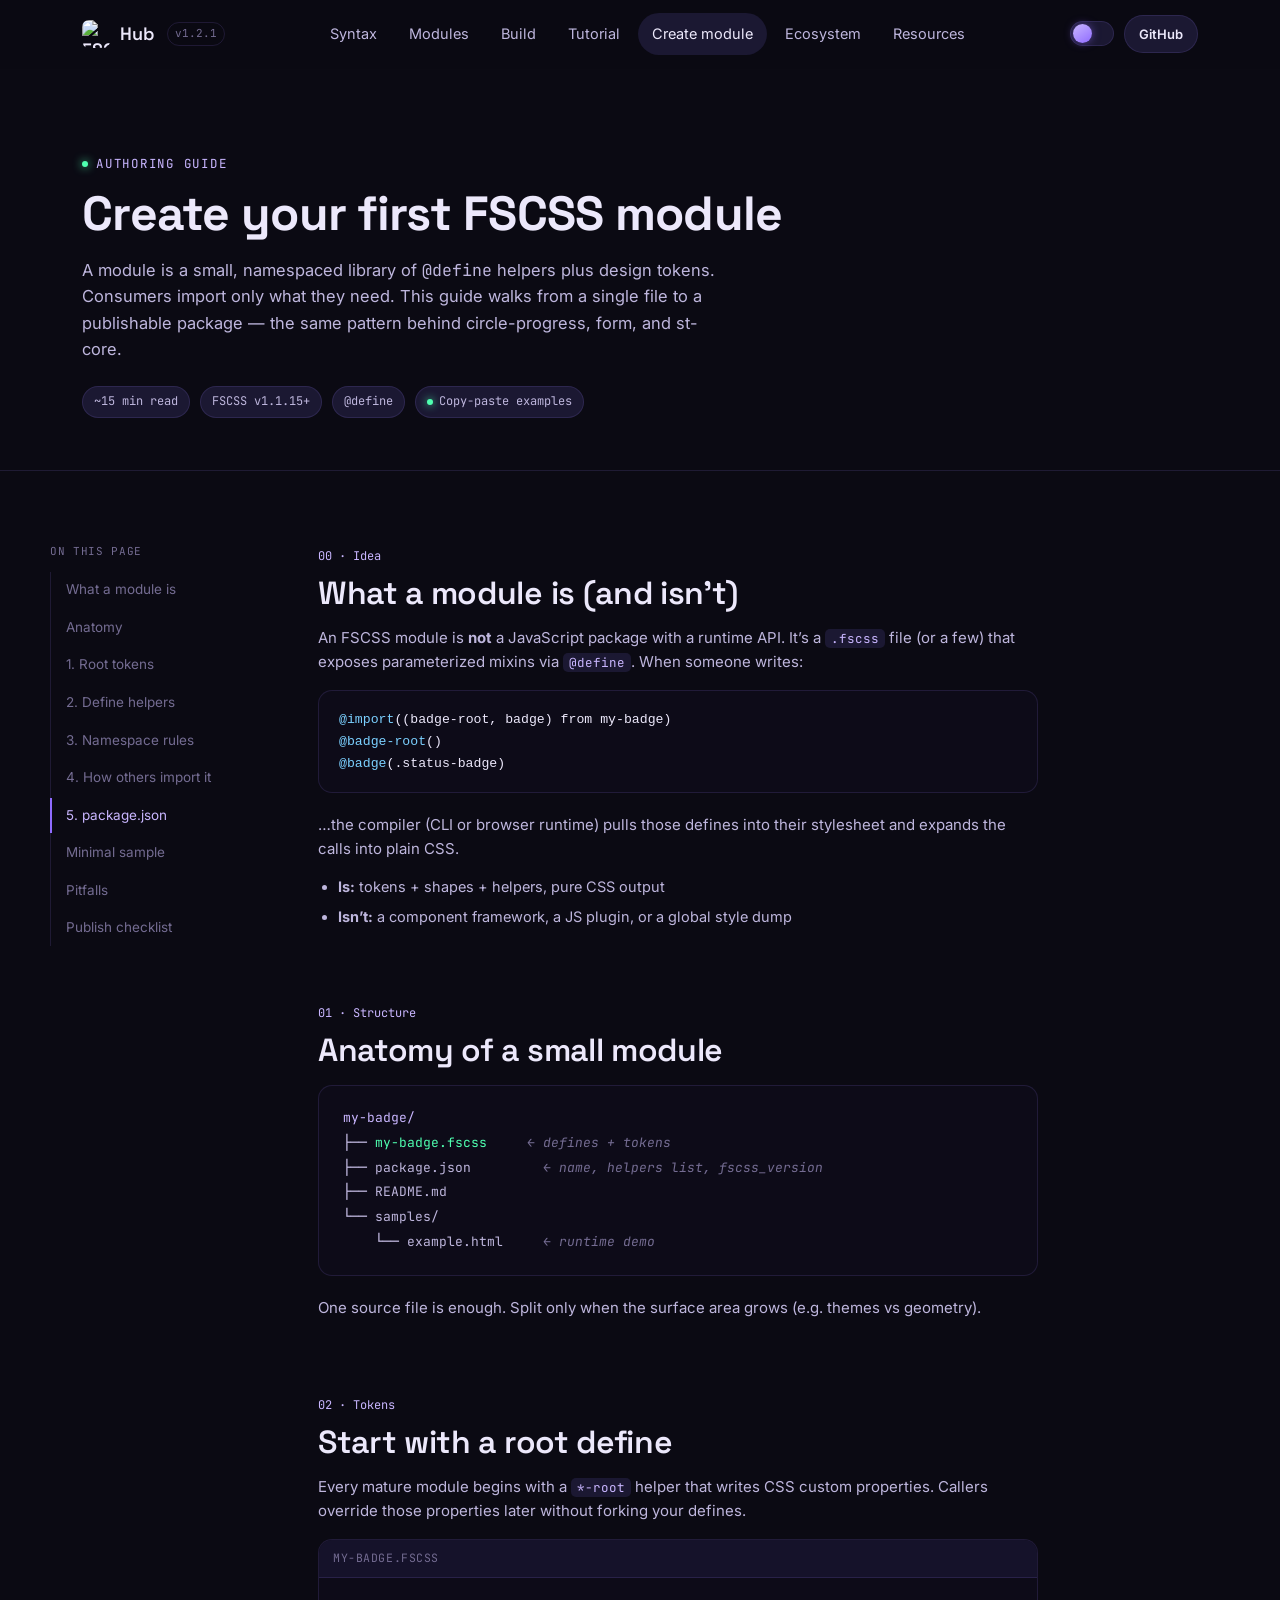
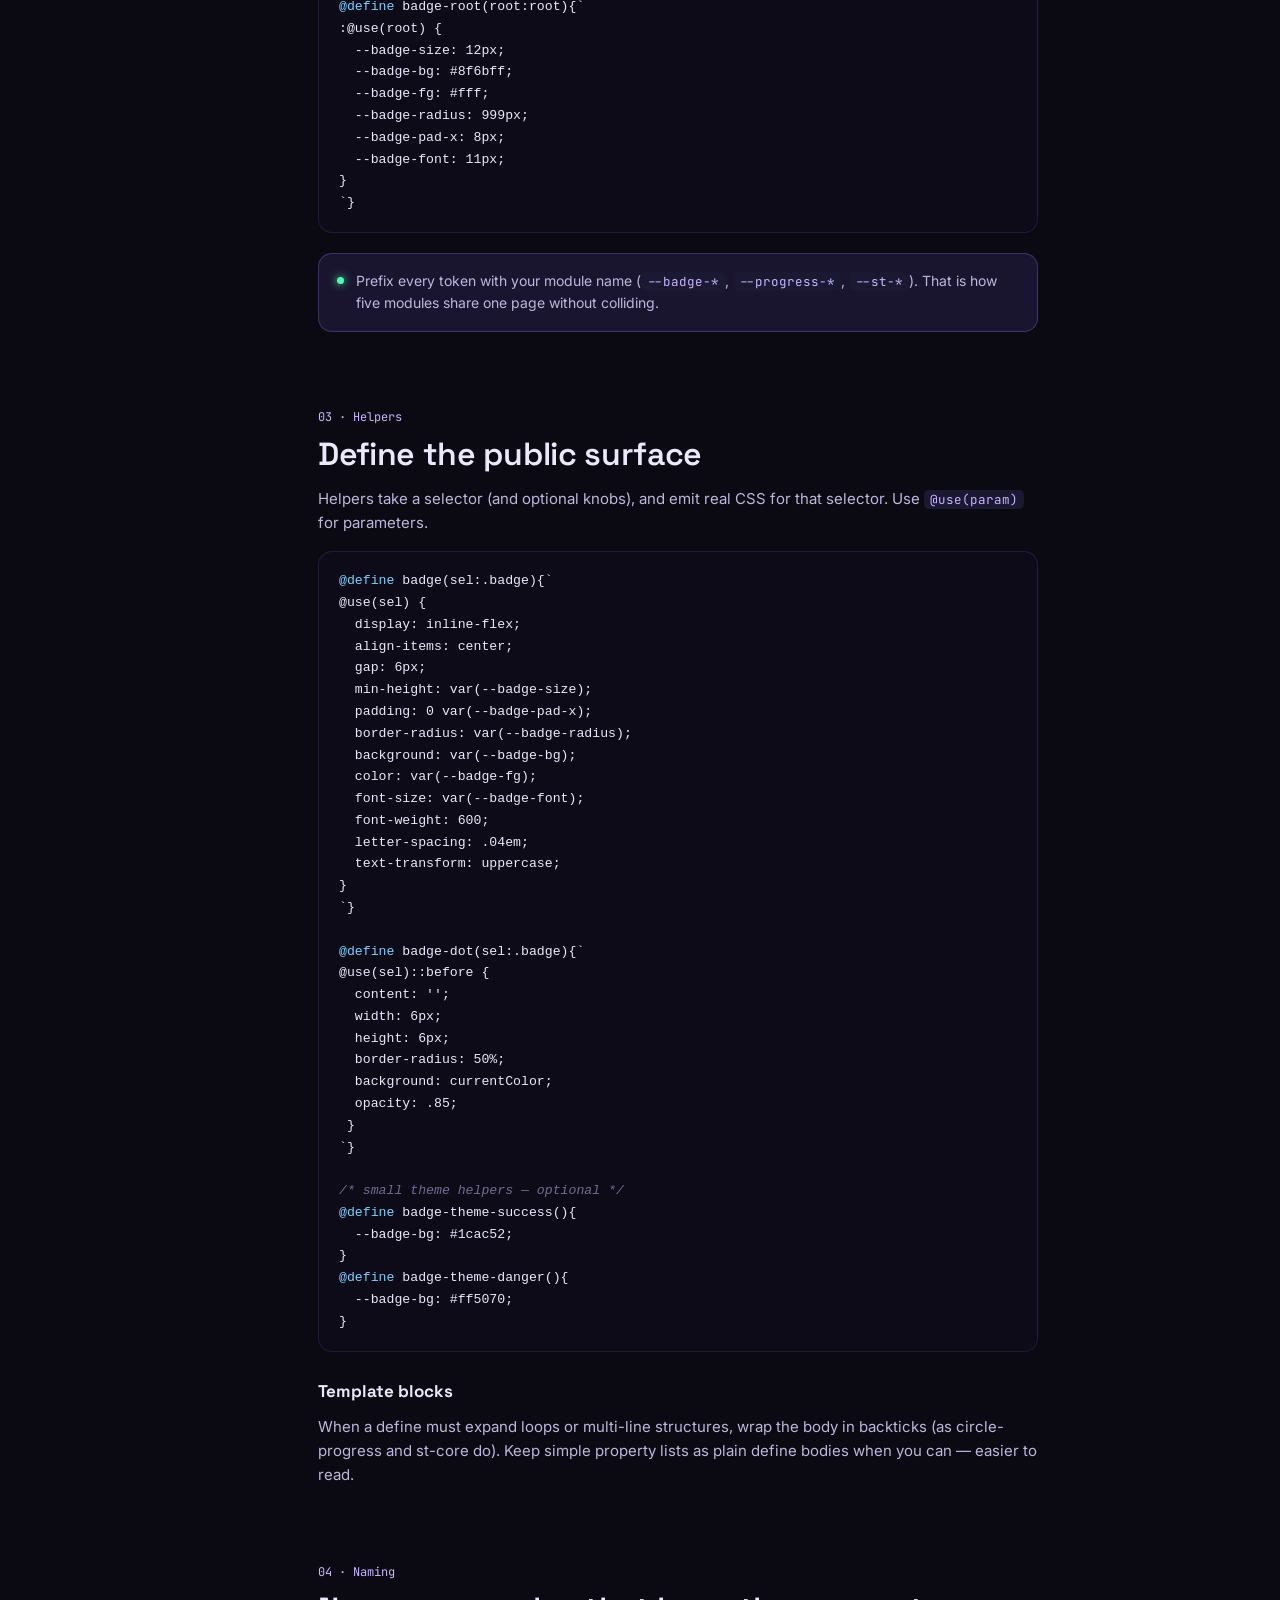
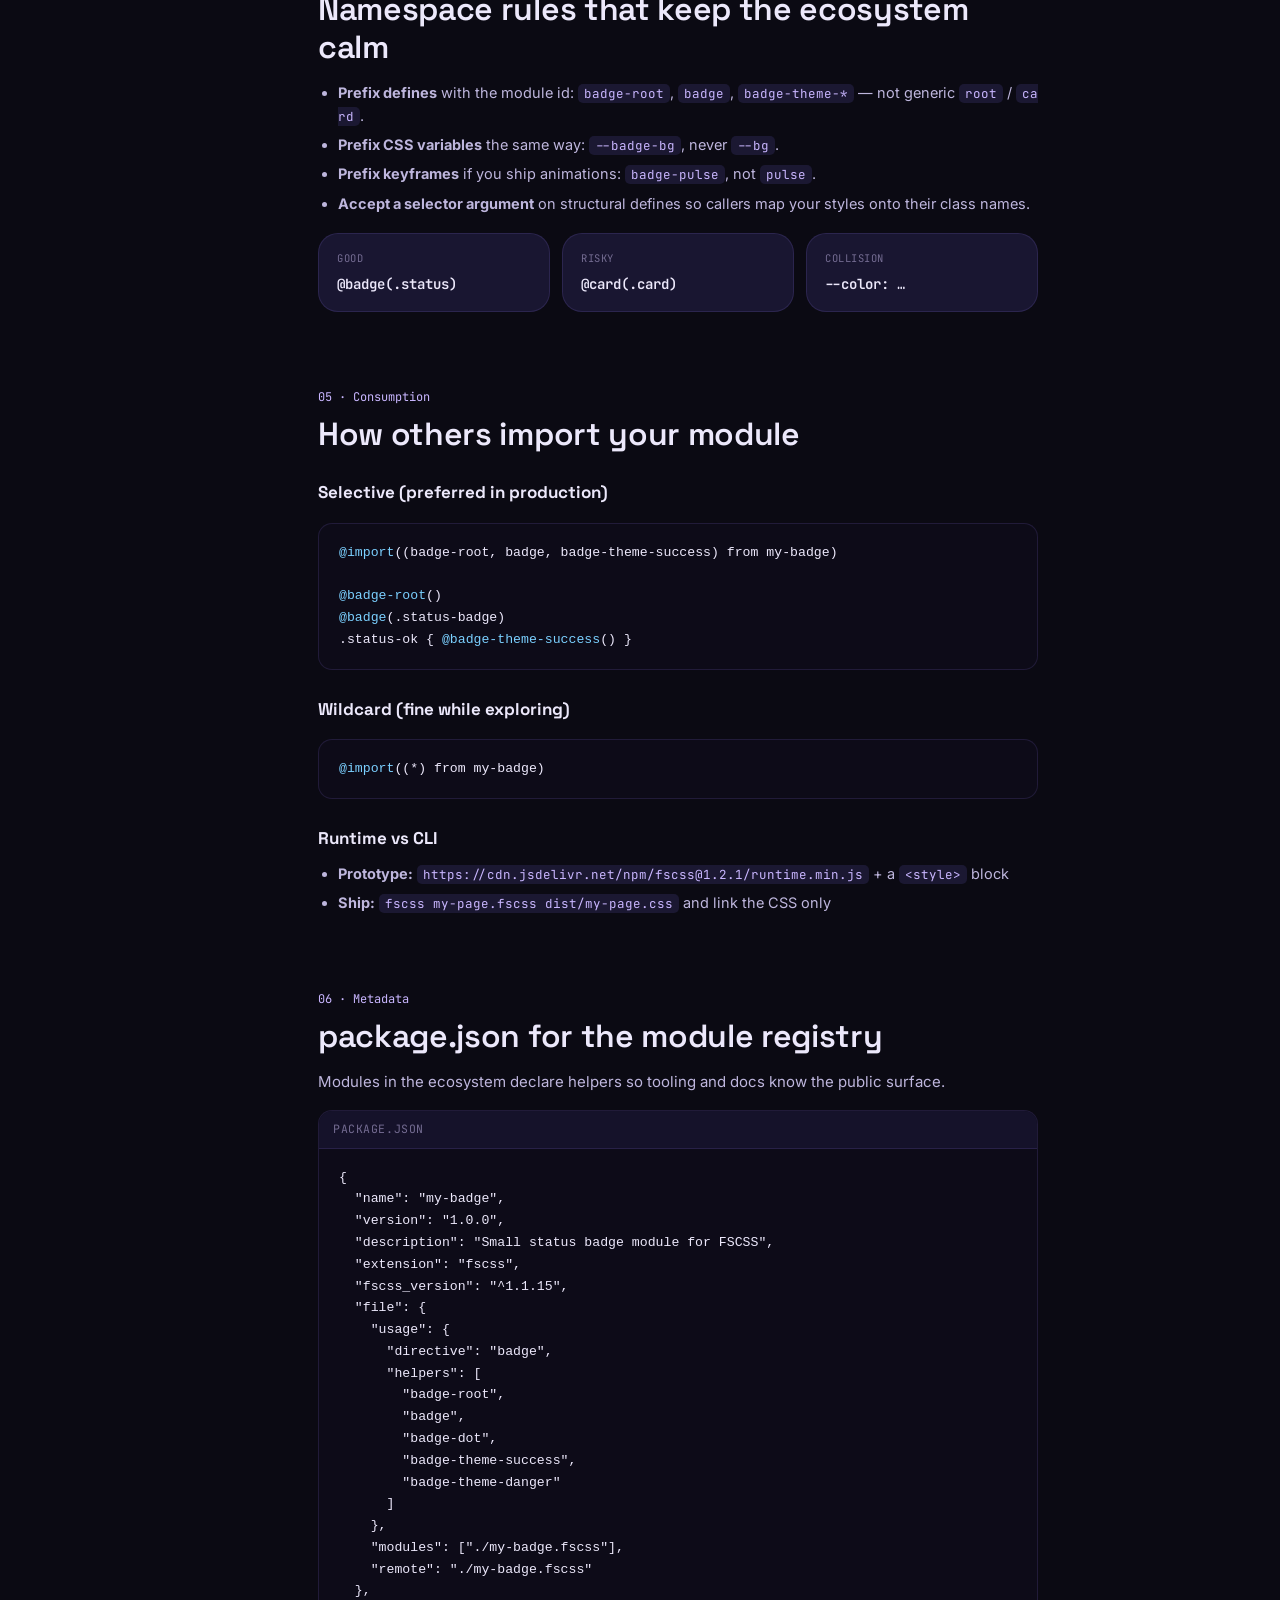
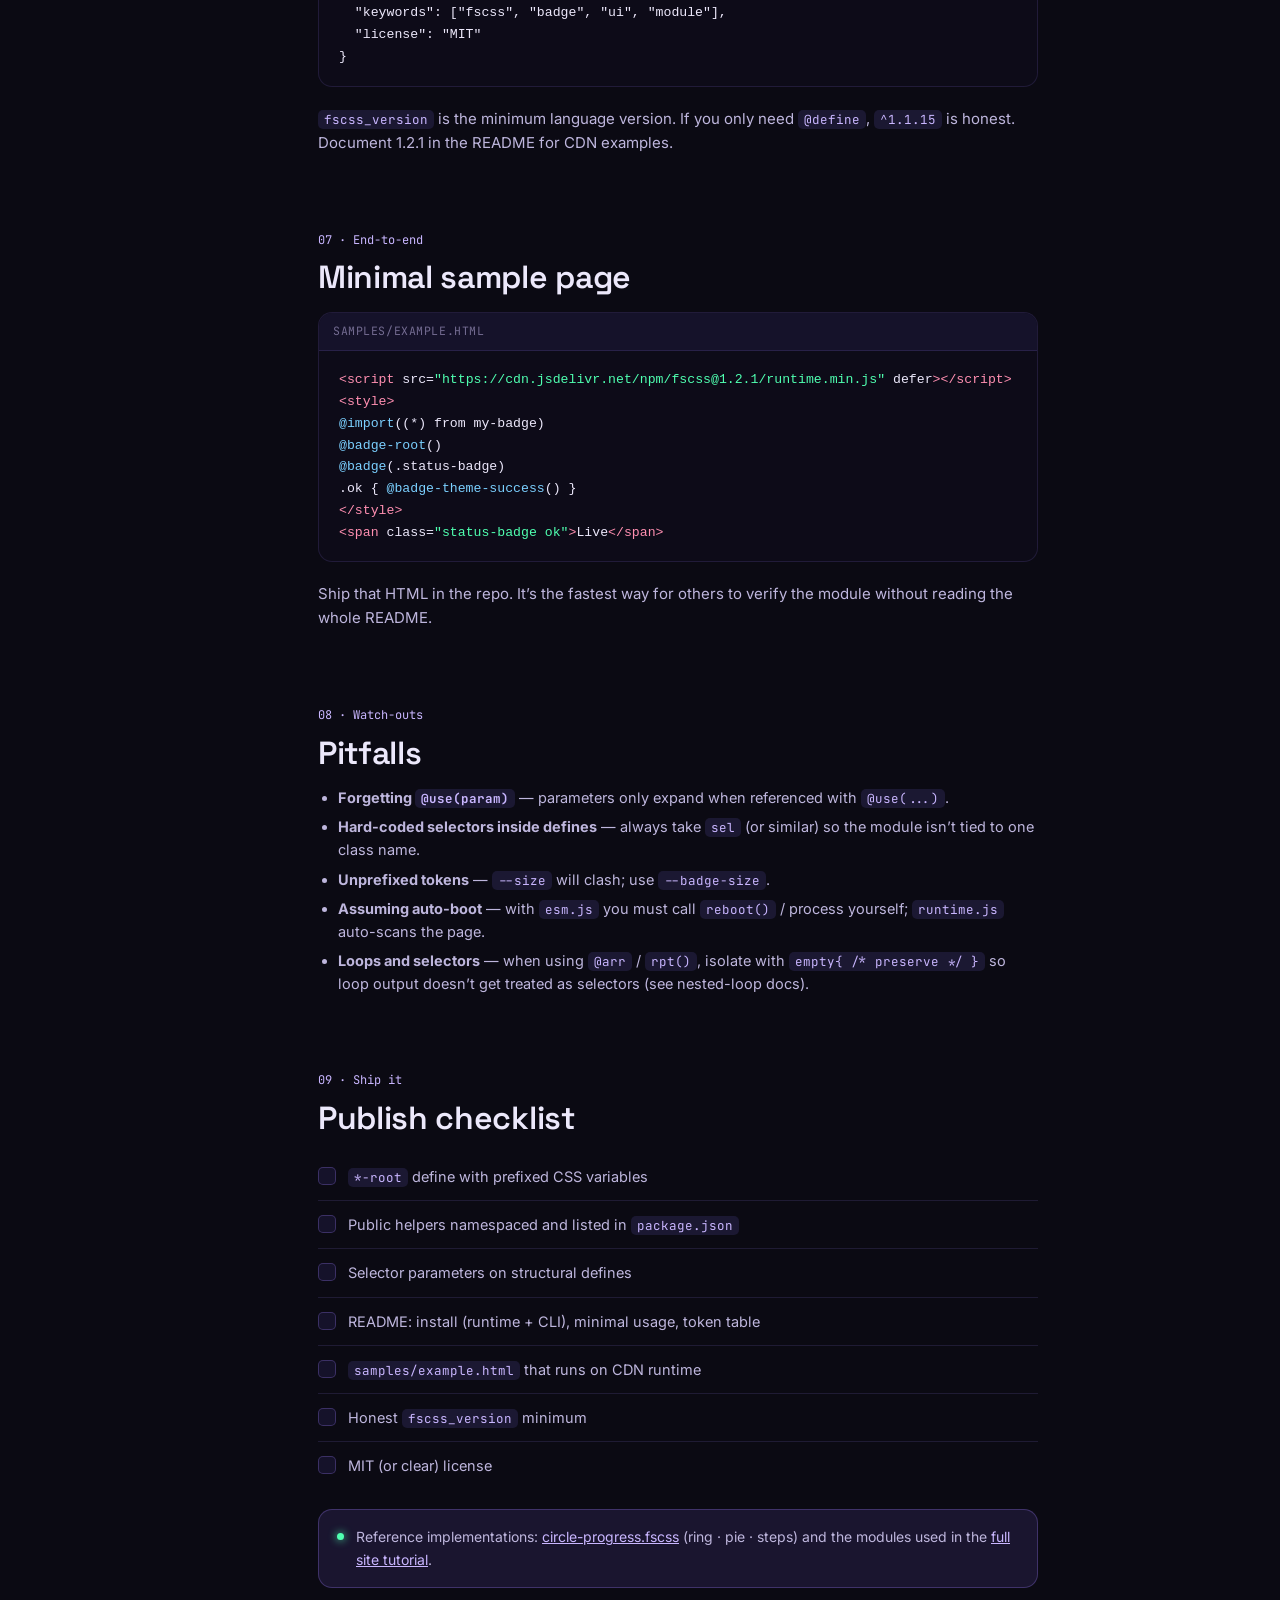
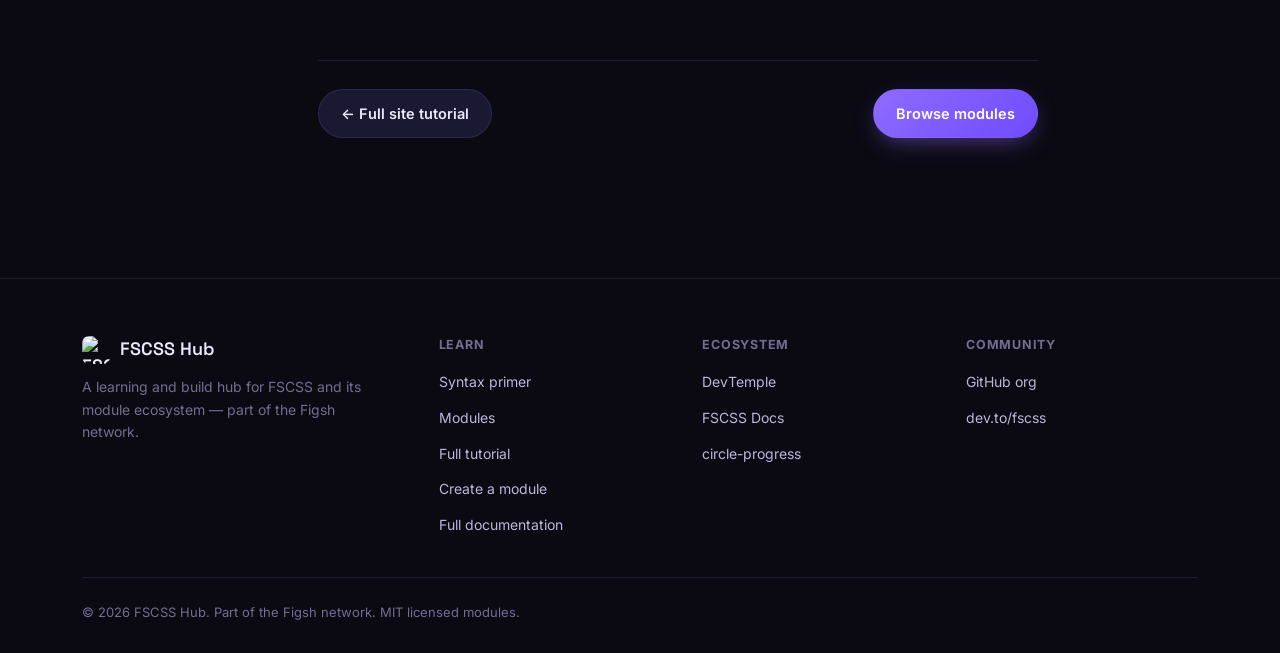
==== commit 744546c0: "Add CSS styles for code and main elements" ====
--- a/create-module.html
+++ b/create-module.html
@@ -225,6 +225,9 @@
       padding-top: 28px;
       border-top: 1px solid var(--border);
       flex-wrap: wrap;
+    }
+    code{
+      word-break: break-all;
     }
 
     @media (max-width: 980px) {
@@ -250,6 +253,9 @@
     @media (max-width: 700px) {
       .capgrid { grid-template-columns: 1fr; }
       .t-toc ol { grid-template-columns: 1fr; }
+      #main{
+        padding: 0 20px;
+      }
     }
   </style>
 </head>
@@ -390,14 +396,16 @@
 }
 `}
 
-<span class="tok-at">@define</span> badge-dot(sel:.badge)::before {
+<span class="tok-at">@define</span> badge-dot(sel:.badge){`
+@use(sel)::before {
   content: '';
   width: 6px;
   height: 6px;
   border-radius: 50%;
   background: currentColor;
   opacity: .85;
-}
+ }
+`}
 
 <span class="tok-com">/* small theme helpers — optional */</span>
 <span class="tok-at">@define</span> badge-theme-success(){
@@ -590,3 +598,4 @@
 <script src="assets/js/global.js"></script>
 </body>
 </html>
+
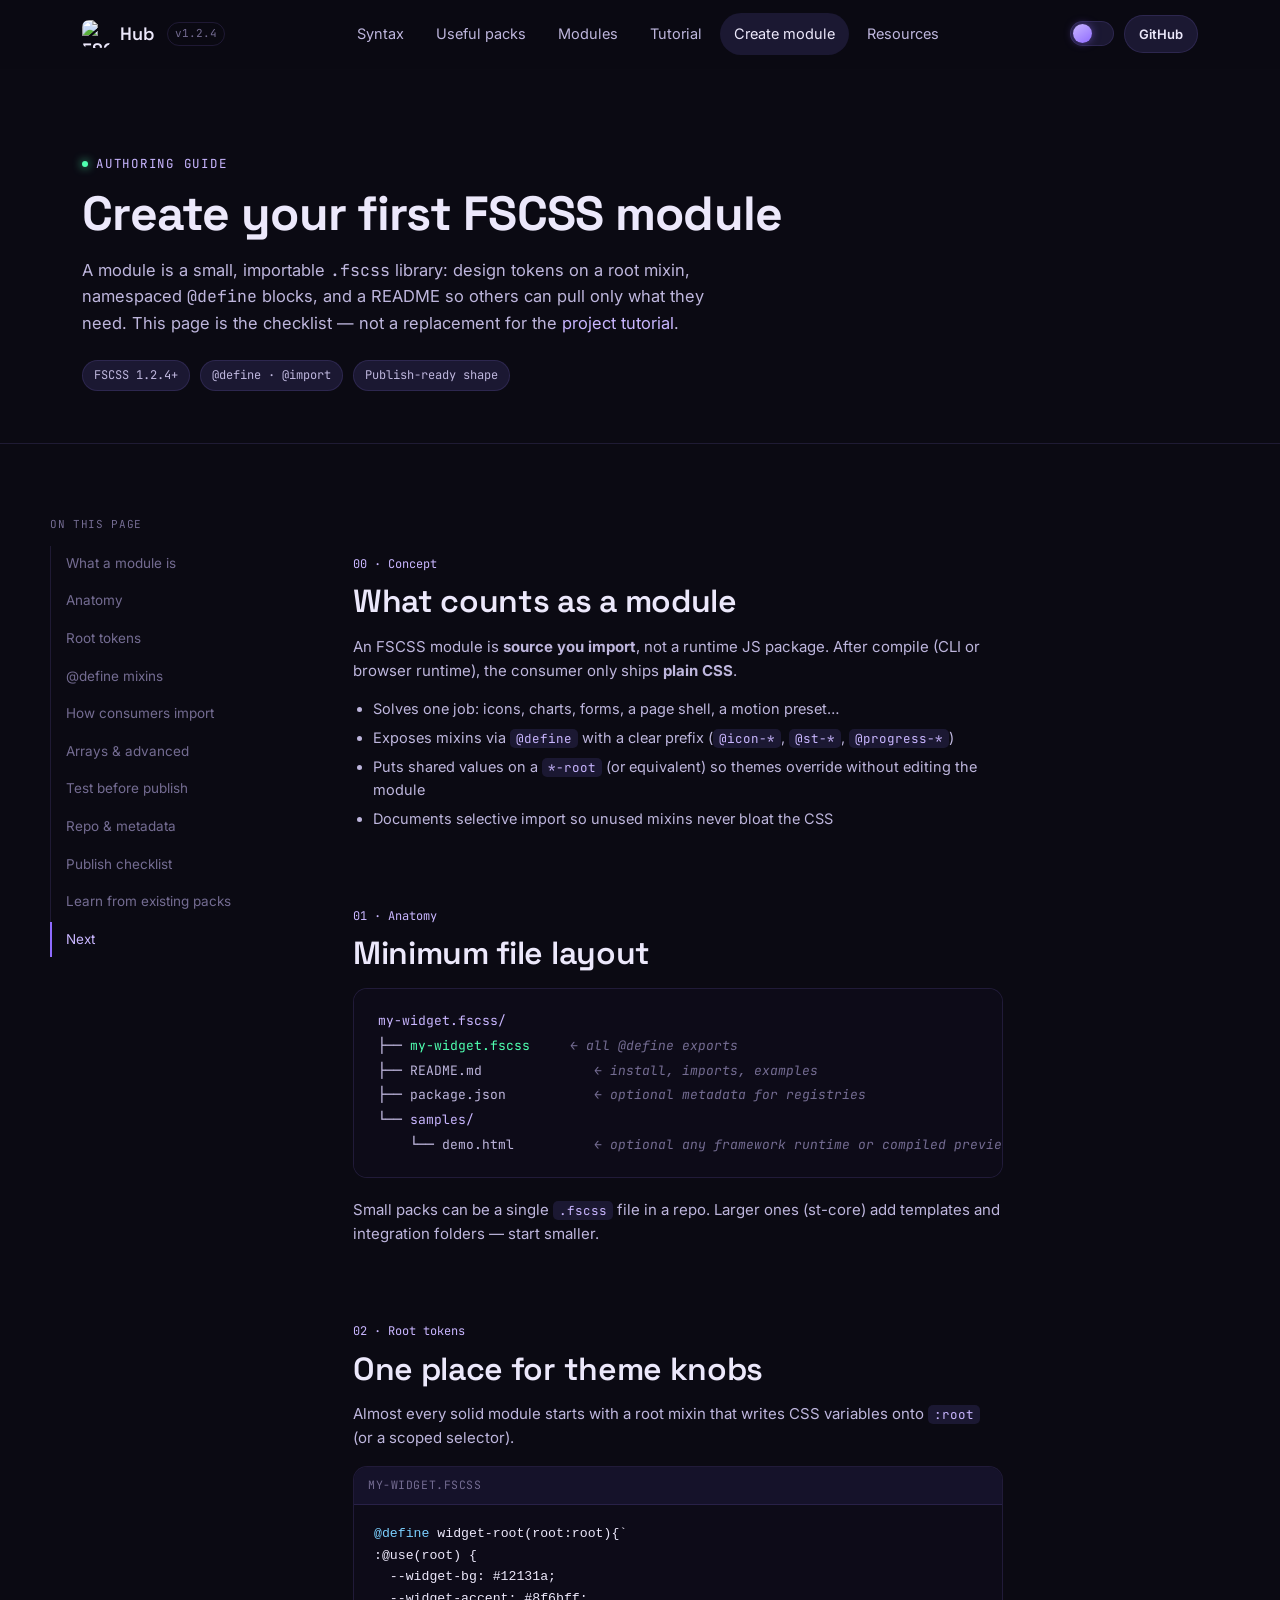
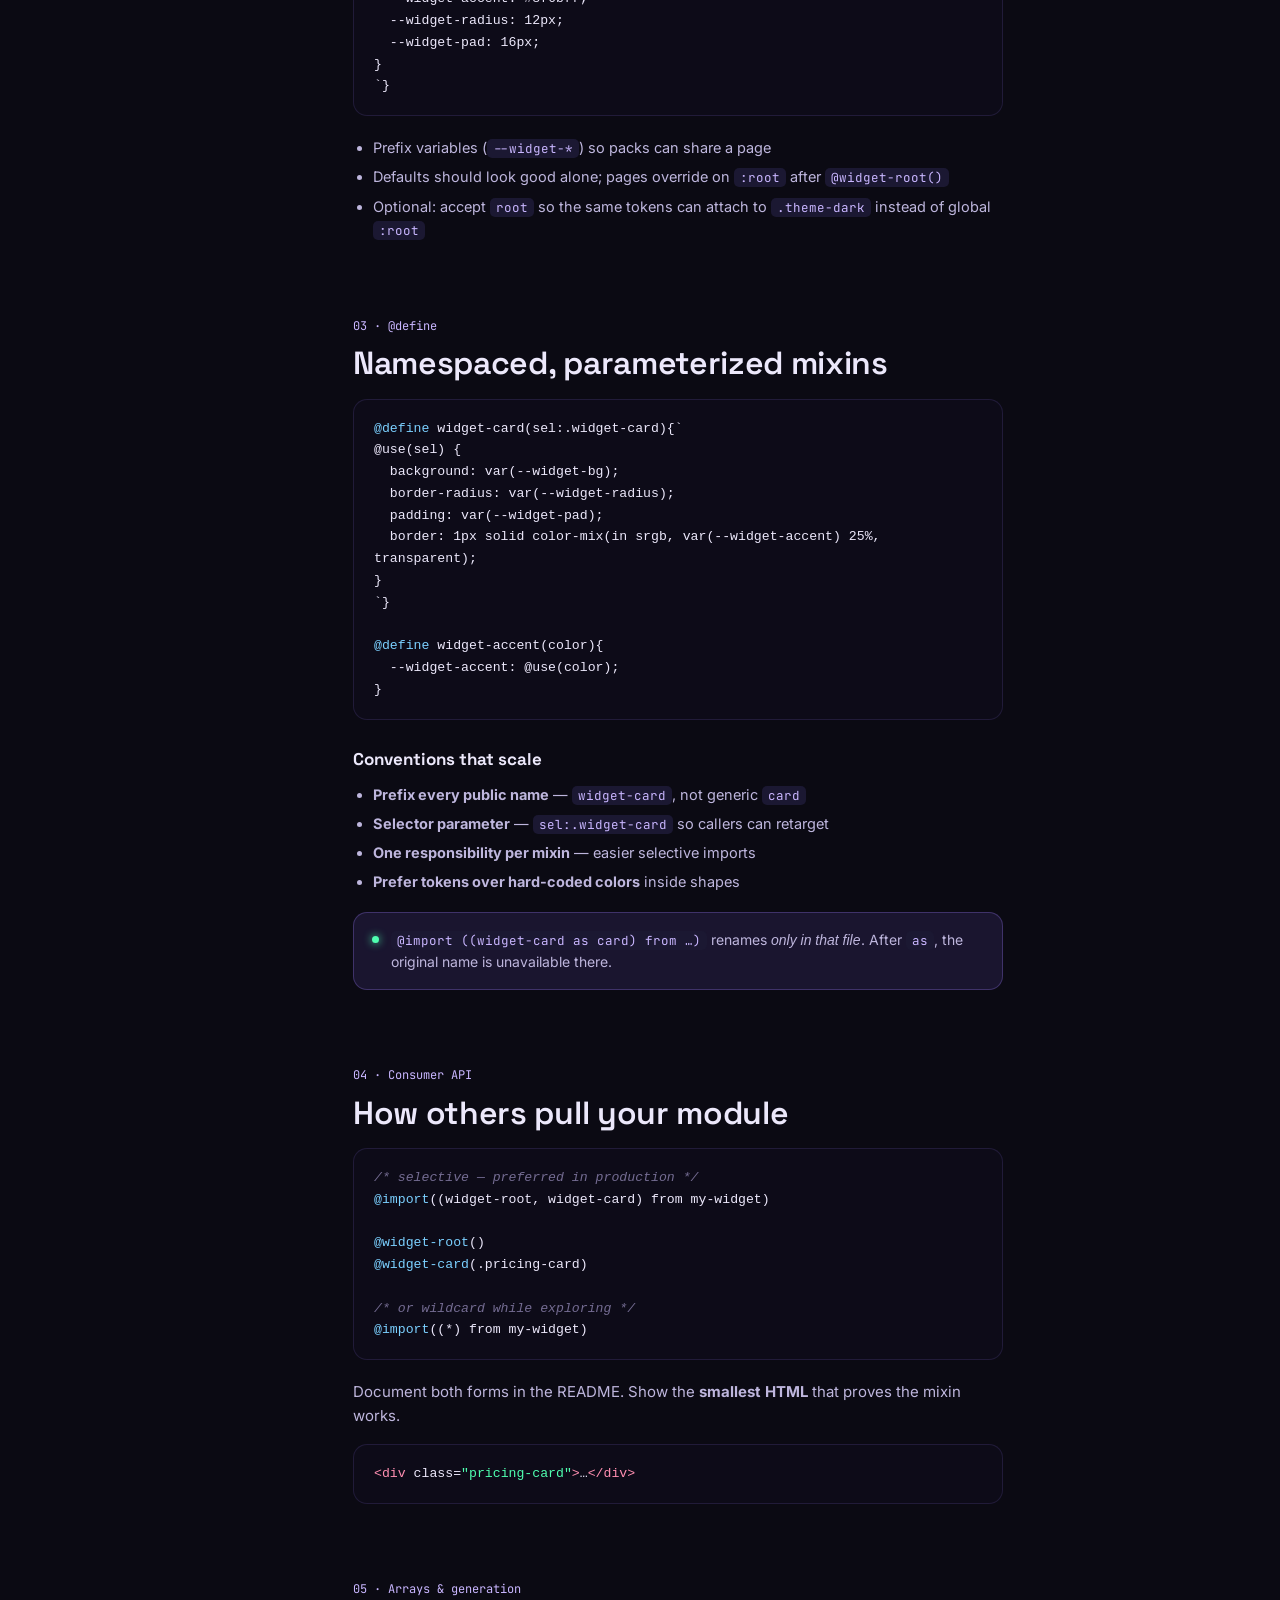
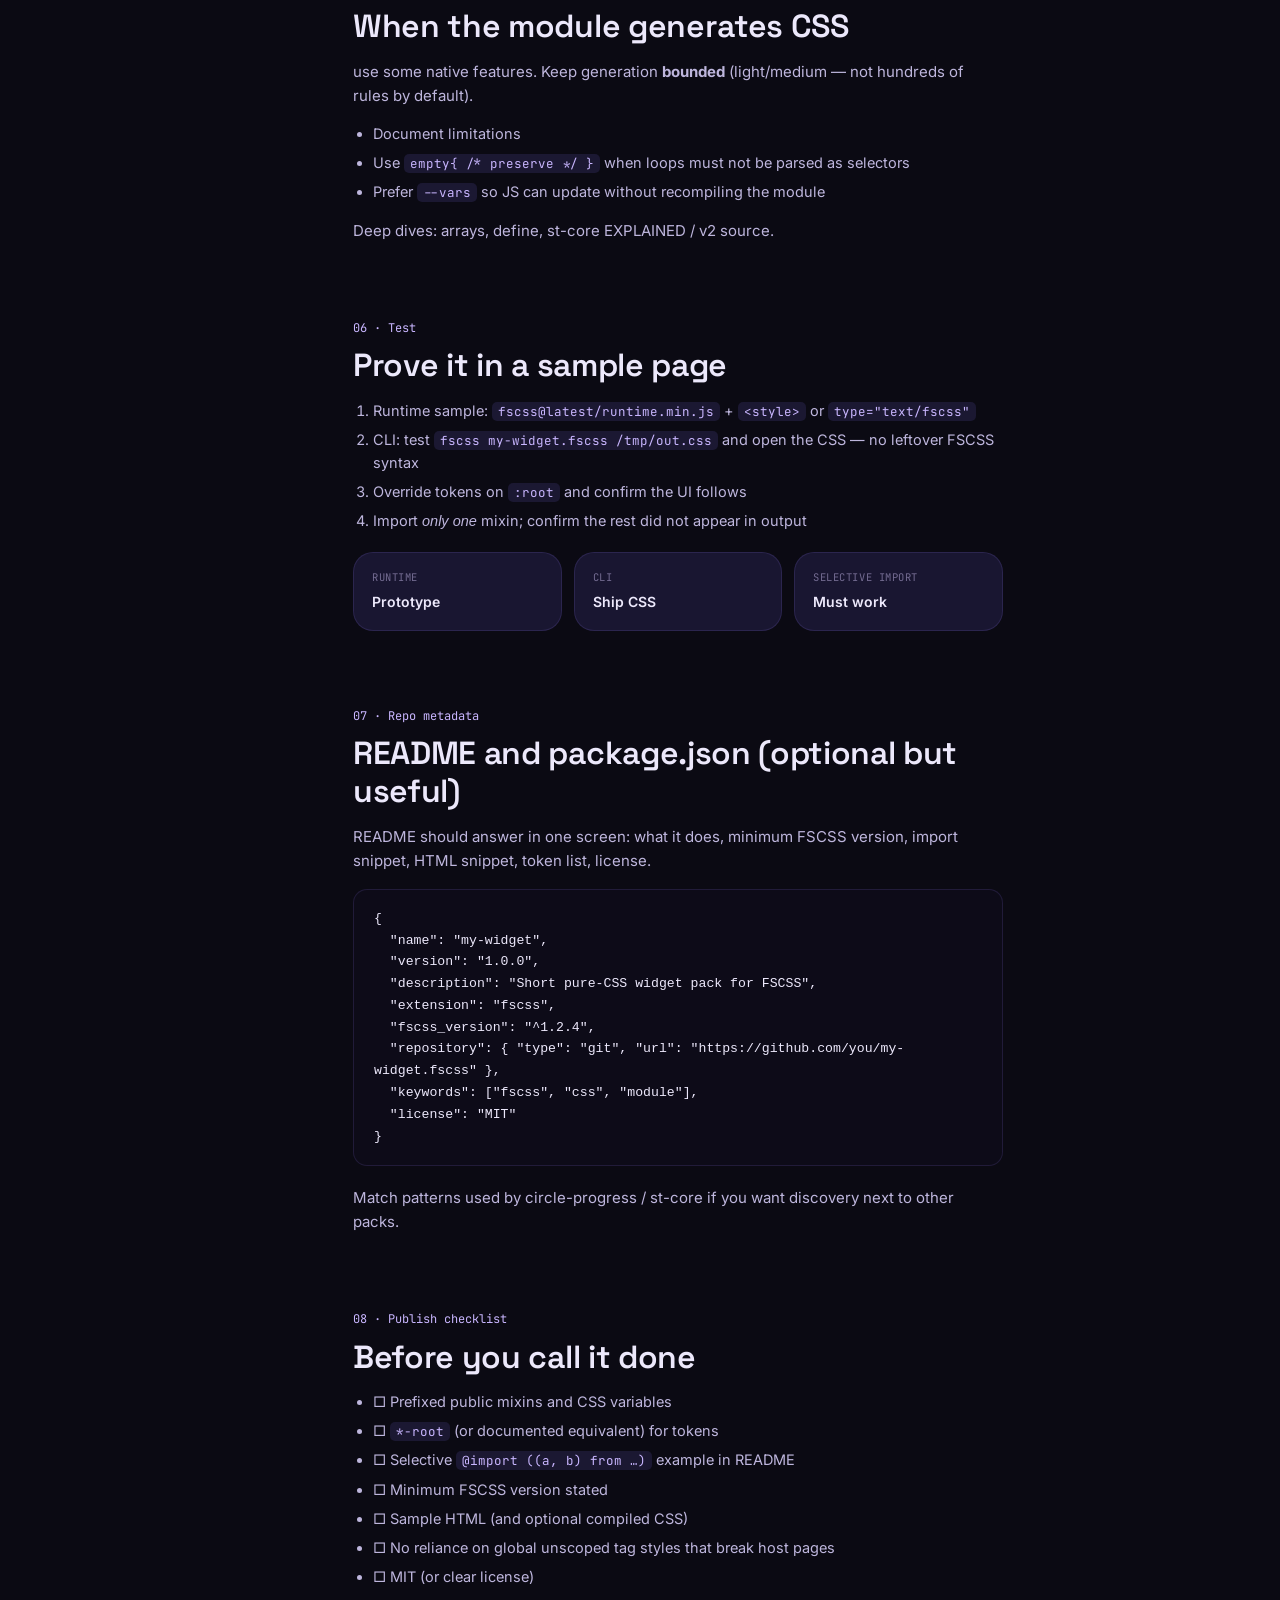
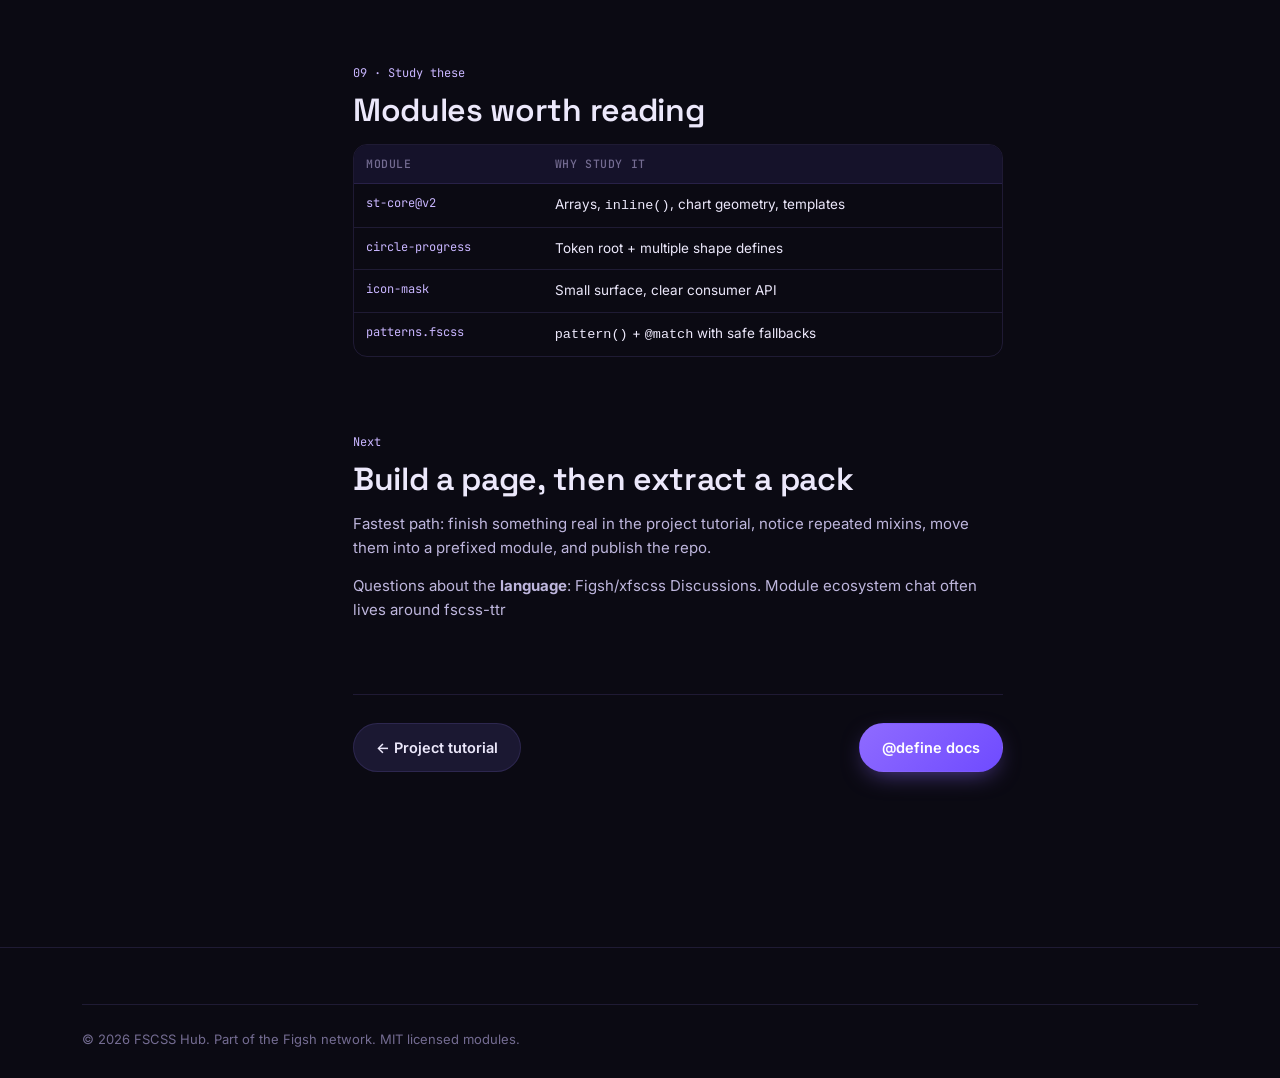
==== commit 90da4d51: "Update print statement to reflect goodbye message" ====
--- a/create-module.html
+++ b/create-module.html
@@ -1,263 +1,75 @@
 <!DOCTYPE html>
 <html lang="en">
 <head>
-  <meta charset="UTF-8">
-  <meta name="viewport" content="width=device-width, initial-scale=1.0">
-  <title>Create your first FSCSS module — Hub Guide | FSCSS Hub</title>
-  <meta name="description" content="How to author an FSCSS module: root tokens, namespaced @define helpers, selective imports, package.json, and a publish checklist.">
-  <link rel="canonical" href="https://hub.devtem.org/create-module">
-  <meta name="robots" content="index, follow">
-
-  <meta property="og:title" content="Create your first FSCSS module — Hub Guide">
-  <meta property="og:description" content="Root tokens, @define mixins, selective exports, and a publish checklist for FSCSS modules.">
-  <meta property="og:url" content="https://hub.devtem.org/create-module">
-  <meta property="og:type" content="article">
-  <meta property="og:image" content="https://hub.devtem.org/assets/images/og-image.jpg">
-  <meta property="og:site_name" content="FSCSS Hub">
-  <meta name="twitter:card" content="summary_large_image">
-
-  <link rel="icon" href="https://fscss.devtem.org/assets/images/fscss.png">
-  <link rel="preconnect" href="https://fonts.googleapis.com">
-  <link rel="preconnect" href="https://fonts.gstatic.com" crossorigin>
-  <link href="https://fonts.googleapis.com/css2?family=Space+Grotesk:wght@500;600;700&family=Inter:wght@400;500;600;700&family=JetBrains+Mono:wght@400;500;600&display=swap" rel="stylesheet">
-  <link rel="stylesheet" href="assets/css/global.css">
-  <style>
-    /* Same layout system as tutorial.html — margins from .wrap only */
-    .t-hero {
-      padding: clamp(48px, 7vw, 80px) 0 clamp(36px, 5vw, 52px);
-      border-bottom: 1px solid var(--border);
-    }
-    .t-hero h1 {
-      font-family: var(--font-display);
-      font-size: clamp(30px, 4.4vw, 48px);
-      font-weight: 700;
-      letter-spacing: -.015em;
-      max-width: 780px;
-      line-height: 1.1;
-    }
-    .t-hero p.lead {
-      margin-top: 16px;
-      color: var(--text-dim);
-      font-size: 16.5px;
-      max-width: 640px;
-      line-height: 1.6;
-    }
-    .t-meta { display: flex; flex-wrap: wrap; gap: 10px; margin-top: 24px; }
-
-    .t-layout {
-      display: grid;
-      grid-template-columns: minmax(200px, 220px) minmax(0, 1fr);
-      gap: clamp(28px, 4vw, 48px);
-      padding: clamp(40px, 6vw, 72px) 0 100px;
-      align-items: start;
-    }
-    .t-toc {
-      position: sticky;
-      top: 88px;
-      max-height: calc(100vh - 110px);
-      overflow: auto;
-    }
-    .t-toc-label {
-      font-family: var(--font-mono);
-      font-size: 11px;
-      text-transform: uppercase;
-      letter-spacing: .06em;
-      color: var(--muted);
-      margin-bottom: 12px;
-    }
-    .t-toc ol {
-      list-style: none;
-      margin: 0;
-      padding: 0;
-      display: flex;
-      flex-direction: column;
-      gap: 2px;
-      border-left: 1px solid var(--border);
-    }
-    .t-toc a {
-      display: block;
-      padding: 7px 0 7px 14px;
-      font-size: 13.5px;
-      color: var(--muted);
-      border-left: 2px solid transparent;
-      margin-left: -1px;
-      transition: color .18s var(--ease), border-color .18s var(--ease);
-    }
-    .t-toc a:hover { color: var(--text-dim); }
-    .t-toc a.is-active { color: var(--accent-2); border-left-color: var(--accent); }
-
-    .t-content { min-width: 0; max-width: 720px; }
-    .t-step {
-      padding-top: 4px;
-      margin-bottom: clamp(48px, 6vw, 72px);
-      scroll-margin-top: 90px;
-    }
-    .t-step-tag {
-      font-family: var(--font-mono);
-      font-size: 12px;
-      color: var(--accent-2);
-      margin-bottom: 8px;
-    }
-    .t-step h2 {
-      font-family: var(--font-display);
-      font-size: clamp(24px, 3vw, 32px);
-      font-weight: 600;
-      letter-spacing: -.01em;
-      margin-bottom: 14px;
-      line-height: 1.2;
-    }
-    .t-step h3 {
-      font-family: var(--font-display);
-      font-size: 17px;
-      margin: 26px 0 10px;
-    }
-    .t-step p {
-      color: var(--text-dim);
-      font-size: 15px;
-      margin-bottom: 14px;
-    }
-    .t-step p code,
-    .t-step li code {
-      font-family: var(--font-mono);
-      font-size: 12.5px;
-      color: var(--accent-2);
-      background: var(--surface-2);
-      padding: 1px 6px;
-      border-radius: 5px;
-    }
-    .t-step ul.plain,
-    .t-step ol.plain {
-      margin: 0 0 16px;
-      padding-left: 1.25rem;
-      color: var(--text-dim);
-      font-size: 14.5px;
-      list-style: disc;
-    }
-    .t-step ol.plain { list-style: decimal; }
-    .t-step ul.plain li,
-    .t-step ol.plain li { margin-bottom: 6px; }
-    .t-step .code { margin: 16px 0 20px; max-width: 100%; }
-
-    .capgrid {
-      display: grid;
-      grid-template-columns: repeat(3, minmax(0, 1fr));
-      gap: 12px;
-      margin: 18px 0 22px;
-    }
-    .capgrid .cap-card { padding: 16px 18px; }
-    .cap-card .cap-label {
-      font-family: var(--font-mono);
-      font-size: 10.5px;
-      text-transform: uppercase;
-      letter-spacing: .05em;
-      color: var(--muted);
-      margin-bottom: 6px;
-    }
-    .cap-card .cap-value { font-size: 14px; font-weight: 600; }
-
-    .file-tree {
-      font-family: var(--font-mono);
-      font-size: 13px;
-      line-height: 1.9;
-      background: #0d0b18;
-      border: 1px solid var(--border);
-      border-radius: var(--radius-md);
-      padding: 20px 24px;
-      color: var(--text-dim);
-      overflow-x: auto;
-      margin: 16px 0 20px;
-      max-width: 100%;
-    }
-    .file-tree .dir { color: var(--accent-2); }
-    .file-tree .fscss-file { color: var(--mint); }
-    .file-tree .note { color: var(--muted); font-style: italic; }
-
-    .note-box {
-      display: flex;
-      gap: 12px;
-      padding: 16px 18px;
-      border-radius: var(--radius-md);
-      background: var(--accent-soft);
-      border: 1px solid var(--border-strong);
-      margin: 18px 0 22px;
-    }
-    .note-box .dot {
-      width: 7px;
-      height: 7px;
-      border-radius: 50%;
-      background: var(--mint);
-      box-shadow: 0 0 8px var(--mint);
-      flex: none;
-      margin-top: 7px;
-    }
-    .note-box p { margin: 0; color: var(--text-dim); font-size: 14px; }
-
-    .check-list {
-      margin: 16px 0 20px;
-      padding: 0;
-      list-style: none;
-    }
-    .check-list li {
-      display: flex;
-      gap: 12px;
-      align-items: flex-start;
-      padding: 12px 0;
-      border-bottom: 1px solid var(--border);
-      color: var(--text-dim);
-      font-size: 14.5px;
-    }
-    .check-list li:last-child { border-bottom: 0; }
-    .check-list .box {
-      flex: none;
-      width: 18px;
-      height: 18px;
-      border-radius: 5px;
-      border: 1px solid var(--border-strong);
-      background: var(--surface);
-      margin-top: 2px;
-    }
-
-    .next-nav {
-      display: flex;
-      justify-content: space-between;
-      gap: 16px;
-      margin-top: 40px;
-      padding-top: 28px;
-      border-top: 1px solid var(--border);
-      flex-wrap: wrap;
-    }
-    code{
-      word-break: break-all;
-    }
-
-    @media (max-width: 980px) {
-      .t-layout { grid-template-columns: 1fr; gap: 28px; }
-      .t-toc {
-        position: static;
-        max-height: none;
-        order: -1;
-        border: 1px solid var(--border);
-        border-radius: var(--radius-md);
-        padding: 16px 18px;
-        background: var(--surface);
-      }
-      .t-toc ol {
-        border-left: 0;
-        display: grid;
-        grid-template-columns: 1fr 1fr;
-        gap: 2px 12px;
-      }
-      .t-toc a { border-left: 0; padding: 6px 0; margin-left: 0; }
-      .t-content { max-width: none; }
-    }
-    @media (max-width: 700px) {
-      .capgrid { grid-template-columns: 1fr; }
-      .t-toc ol { grid-template-columns: 1fr; }
-      #main{
-        padding: 0 20px;
-      }
-    }
-  </style>
+<meta charset="UTF-8">
+<meta name="viewport" content="width=device-width, initial-scale=1.0">
+<title>Create an FSCSS module — Guide | FSCSS Hub</title>
+<meta name="description" content="How to author an FSCSS module: root tokens, @define mixins, selective @import, arrays, testing, and publishing to the ecosystem.">
+<link rel="canonical" href="https://hub.devtem.org/create-module">
+<meta name="robots" content="index, follow">
+<meta property="og:title" content="Create an FSCSS module — Guide">
+<meta property="og:description" content="Root tokens, namespaced @define mixins, selective exports, and a publish checklist for FSCSS modules.">
+<meta property="og:url" content="https://hub.devtem.org/create-module">
+<meta property="og:type" content="article">
+<meta property="og:image" content="https://hub.devtem.org/assets/images/og-image.jpg">
+<meta property="og:site_name" content="FSCSS Hub">
+<meta name="twitter:card" content="summary_large_image">
+<link rel="icon" href="https://fscss.devtem.org/assets/images/fscss.png">
+<link rel="preconnect" href="https://fonts.googleapis.com">
+<link rel="preconnect" href="https://fonts.gstatic.com" crossorigin>
+<link href="https://fonts.googleapis.com/css2?family=Space+Grotesk:wght@500;600;700&family=Inter:wght@400;500;600;700&family=JetBrains+Mono:wght@400;500;600&display=swap" rel="stylesheet">
+<link rel="stylesheet" href="assets/css/global.css">
+<style>
+  .t-hero { padding: clamp(48px, 7vw, 80px) 0 clamp(36px, 5vw, 52px); border-bottom: 1px solid var(--border); }
+  .t-hero .eyebrow { margin-bottom: 14px; }
+  .t-hero h1 { font-family: var(--font-display); font-size: clamp(30px, 4.4vw, 48px); font-weight: 700; letter-spacing: -.015em; max-width: 820px; line-height: 1.1; }
+  .t-hero p.lead { margin-top: 16px; color: var(--text-dim); font-size: 16.5px; max-width: 640px; line-height: 1.6; }
+  .t-meta { display: flex; flex-wrap: wrap; gap: 10px; margin-top: 24px; }
+  .t-layout { display: grid; grid-template-columns: minmax(200px, 220px) minmax(0, 1fr); gap: clamp(28px, 4vw, 48px); padding: clamp(40px, 6vw, 72px) 0 100px; align-items: start; }
+  .t-toc { position: sticky; top: 88px; max-height: calc(100vh - 110px); overflow: auto; }
+  .t-toc-label { font-family: var(--font-mono); font-size: 11px; text-transform: uppercase; letter-spacing: .06em; color: var(--muted); margin-bottom: 12px; }
+  .t-toc ol { list-style: none; margin: 0; padding: 0; display: flex; flex-direction: column; gap: 2px; border-left: 1px solid var(--border); }
+  .t-toc a { display: block; padding: 7px 0 7px 14px; font-size: 13.5px; color: var(--muted); border-left: 2px solid transparent; margin-left: -1px; transition: color .18s var(--ease), border-color .18s var(--ease); }
+  .t-toc a:hover { color: var(--text-dim); }
+  .t-toc a.is-active { color: var(--accent-2); border-left-color: var(--accent); }
+  .t-content { min-width: 0; max-width: 720px; padding: 0 8px; padding: 35px;}
+  .t-step { padding-top: 4px; margin-bottom: clamp(48px, 6vw, 72px); scroll-margin-top: 90px; }
+  .t-step-tag { font-family: var(--font-mono); font-size: 12px; color: var(--accent-2); margin-bottom: 8px; }
+  .t-step h2 { font-family: var(--font-display); font-size: clamp(24px, 3vw, 32px); font-weight: 600; letter-spacing: -.01em; margin-bottom: 14px; line-height: 1.2; }
+  .t-step h3 { font-family: var(--font-display); font-size: 17px; margin: 26px 0 10px; }
+  .t-step p { color: var(--text-dim); font-size: 15px; margin-bottom: 14px; }
+  .t-step p code, .t-step li code { font-family: var(--font-mono); font-size: 12.5px; color: var(--accent-2); background: var(--surface-2); padding: 1px 6px; border-radius: 5px; }
+  .t-step ul.plain, .t-step ol.plain { margin: 0 0 16px; padding-left: 1.25rem; color: var(--text-dim); font-size: 14.5px; list-style: disc; }
+  .t-step ol.plain { list-style: decimal; }
+  .t-step ul.plain li, .t-step ol.plain li { margin-bottom: 6px; }
+  .t-step .code { margin: 16px 0 20px; max-width: 100%; }
+  .note-box { display: flex; gap: 12px; padding: 16px 18px; border-radius: var(--radius-md); background: var(--accent-soft); border: 1px solid var(--border-strong); margin: 18px 0 22px; }
+  .note-box .dot { width: 7px; height: 7px; border-radius: 50%; background: var(--mint); box-shadow: 0 0 8px var(--mint); flex: none; margin-top: 7px; }
+  .note-box p { margin: 0; color: var(--text-dim); font-size: 14px; }
+  .file-tree { font-family: var(--font-mono); font-size: 13px; line-height: 1.9; background: #0d0b18; border: 1px solid var(--border); border-radius: var(--radius-md); padding: 20px 24px; color: var(--text-dim); overflow-x: auto; margin: 16px 0 20px; }
+  .file-tree .dir { color: var(--accent-2); }
+  .file-tree .fscss-file { color: var(--mint); }
+  .file-tree .note { color: var(--muted); font-style: italic; }
+  .capgrid { display: grid; grid-template-columns: repeat(3, minmax(0, 1fr)); gap: 12px; margin: 18px 0 22px; }
+  .capgrid .cap-card { padding: 16px 18px; }
+  .cap-card .cap-label { font-family: var(--font-mono); font-size: 10.5px; text-transform: uppercase; letter-spacing: .05em; color: var(--muted); margin-bottom: 6px; }
+  .cap-card .cap-value { font-size: 14px; font-weight: 600; }
+  .next-nav { display: flex; justify-content: space-between; gap: 16px; margin-top: 40px; padding-top: 28px; border-top: 1px solid var(--border); flex-wrap: wrap; }
+  table.ref { width: 100%; border-collapse: collapse; font-size: 13.5px; }
+  table.ref th, table.ref td { text-align: left; padding: 10px 12px; border-bottom: 1px solid var(--border); vertical-align: top; }
+  table.ref th { color: var(--muted); font-weight: 500; }
+  table.ref .mono { font-family: var(--font-mono); font-size: 12px; color: var(--accent-2); }
+  @media (max-width: 980px) {
+    .t-layout { grid-template-columns: 1fr; }
+    .t-toc { position: static; max-height: none; order: -1; border: 1px solid var(--border); border-radius: var(--radius-md); padding: 16px 18px; background: var(--surface); }
+    .t-toc ol { border-left: 0; display: grid; grid-template-columns: 1fr 1fr; gap: 2px 12px; }
+    .t-toc a { border-left: 0; margin-left: 0; }
+  }
+  @media (max-width: 700px) {
+    .capgrid { grid-template-columns: 1fr; }
+    .t-toc ol { grid-template-columns: 1fr; }
+  }
+</style>
 </head>
 <body>
 <a href="#main" class="skip-link">Skip to content</a>
@@ -265,15 +77,14 @@
 <header class="site-nav">
   <div class="wrap">
     <a href="/" class="brand">
-      <img src="https://fscss.devtem.org/assets/images/fscss.png" alt="FSCSS">Hub <span class="v">v1.2.1</span>
+      <img src="https://fscss.devtem.org/assets/images/fscss.png" alt="FSCSS">Hub <span class="v">v1.2.4</span>
     </a>
     <nav class="nav-links" data-nav-links>
       <a href="/#syntax">Syntax</a>
+      <a href="/#notable">Useful packs</a>
       <a href="/#modules">Modules</a>
-      <a href="/#combine">Build</a>
       <a href="tutorial">Tutorial</a>
       <a href="create-module" class="is-active">Create module</a>
-      <a href="/#ecosystem">Ecosystem</a>
       <a href="/#resources">Resources</a>
     </nav>
     <div class="nav-actions">
@@ -281,7 +92,7 @@
         <input type="checkbox" data-theme-toggle aria-label="Toggle light theme">
         <span class="knob"></span>
       </label>
-      <a class="btn btn-ghost btn-sm" href="https://github.com/fscss-ttr" target="_blank" rel="noopener">GitHub</a>
+      <a class="btn btn-ghost btn-sm" href="https://github.com/Figsh/xfscss" target="_blank" rel="noopener">GitHub</a>
       <button class="menu-toggle" data-menu-toggle aria-label="Toggle menu" aria-expanded="false"><span></span></button>
     </div>
   </div>
@@ -293,12 +104,11 @@
     <div class="wrap">
       <span class="eyebrow">Authoring guide</span>
       <h1>Create your first FSCSS module</h1>
-      <p class="lead">A module is a small, namespaced library of <code class="mono">@define</code> helpers plus design tokens. Consumers import only what they need. This guide walks from a single file to a publishable package — the same pattern behind circle-progress, form, and st-core.</p>
+      <p class="lead">A module is a small, importable <code class="mono">.fscss</code> library: design tokens on a root mixin, namespaced <code class="mono">@define</code> blocks, and a README so others can pull only what they need. This page is the checklist — not a replacement for the <a href="tutorial" style="color:var(--accent-2);">project tutorial</a>.</p>
       <div class="t-meta">
-        <span class="pill">~15 min read</span>
-        <span class="pill">FSCSS v1.1.15+</span>
-        <span class="pill">@define</span>
-        <span class="pill live">Copy-paste examples</span>
+        <span class="pill">FSCSS 1.2.4+</span>
+        <span class="pill">@define · @import</span>
+        <span class="pill">Publish-ready shape</span>
       </div>
     </div>
   </section>
@@ -310,292 +120,230 @@
       <ol>
         <li><a href="#what">What a module is</a></li>
         <li><a href="#anatomy">Anatomy</a></li>
-        <li><a href="#tokens">1. Root tokens</a></li>
-        <li><a href="#defines">2. Define helpers</a></li>
-        <li><a href="#namespace">3. Namespace rules</a></li>
-        <li><a href="#consume">4. How others import it</a></li>
-        <li><a href="#package">5. package.json</a></li>
-        <li><a href="#sample">Minimal sample</a></li>
-        <li><a href="#pitfalls">Pitfalls</a></li>
+        <li><a href="#root">Root tokens</a></li>
+        <li><a href="#define">@define mixins</a></li>
+        <li><a href="#consume">How consumers import</a></li>
+        <li><a href="#arrays">Arrays &amp; advanced</a></li>
+        <li><a href="#test">Test before publish</a></li>
+        <li><a href="#repo">Repo &amp; metadata</a></li>
         <li><a href="#checklist">Publish checklist</a></li>
+        <li><a href="#examples">Learn from existing packs</a></li>
+        <li><a href="#next">Next</a></li>
       </ol>
     </aside>
 
     <div class="t-content">
 
       <section class="t-step" id="what">
-        <div class="t-step-tag">00 · Idea</div>
-        <h2>What a module is (and isn’t)</h2>
-        <p>An FSCSS module is <strong>not</strong> a JavaScript package with a runtime API. It’s a <code>.fscss</code> file (or a few) that exposes parameterized mixins via <code>@define</code>. When someone writes:</p>
-        <div class="code">
-          <pre><span class="tok-at">@import</span>((badge-root, badge) from my-badge)
-<span class="tok-at">@badge-root</span>()
-<span class="tok-at">@badge</span>(.status-badge)</pre>
-        </div>
-        <p>…the compiler (CLI or browser runtime) pulls those defines into their stylesheet and expands the calls into plain CSS.</p>
-        <ul class="plain">
-          <li><strong>Is:</strong> tokens + shapes + helpers, pure CSS output</li>
-          <li><strong>Isn’t:</strong> a component framework, a JS plugin, or a global style dump</li>
+        <div class="t-step-tag">00 · Concept</div>
+        <h2>What counts as a module</h2>
+        <p>An FSCSS module is <strong>source you import</strong>, not a runtime JS package. After compile (CLI or browser runtime), the consumer only ships <strong>plain CSS</strong>.</p>
+        <ul class="plain">
+          <li>Solves one job: icons, charts, forms, a page shell, a motion preset…</li>
+          <li>Exposes mixins via <code>@define</code> with a clear prefix (<code>@icon-*</code>, <code>@st-*</code>, <code>@progress-*</code>)</li>
+          <li>Puts shared values on a <code>*-root</code> (or equivalent) so themes override without editing the module</li>
+          <li>Documents selective import so unused mixins never bloat the CSS</li>
         </ul>
       </section>
 
       <section class="t-step" id="anatomy">
-        <div class="t-step-tag">01 · Structure</div>
-        <h2>Anatomy of a small module</h2>
-        <pre class="file-tree"><span class="dir">my-badge/</span>
-├── <span class="fscss-file">my-badge.fscss</span>     <span class="note">← defines + tokens</span>
-├── package.json         <span class="note">← name, helpers list, fscss_version</span>
-├── README.md
-└── samples/
-    └── example.html     <span class="note">← runtime demo</span></pre>
-        <p>One source file is enough. Split only when the surface area grows (e.g. themes vs geometry).</p>
-      </section>
-
-      <section class="t-step" id="tokens">
-        <div class="t-step-tag">02 · Tokens</div>
-        <h2>Start with a root define</h2>
-        <p>Every mature module begins with a <code>*-root</code> helper that writes CSS custom properties. Callers override those properties later without forking your defines.</p>
-        <div class="code">
-          <div class="code-head">my-badge.fscss</div>
-          <pre><span class="tok-at">@define</span> badge-root(root:root){`
+        <div class="t-step-tag">01 · Anatomy</div>
+        <h2>Minimum file layout</h2>
+        <pre class="file-tree"><span class="dir">my-widget.fscss/</span>
+├── <span class="fscss-file">my-widget.fscss</span>     <span class="note">← all @define exports</span>
+├── README.md              <span class="note">← install, imports, examples</span>
+├── package.json           <span class="note">← optional metadata for registries</span>
+└── <span class="dir">samples/</span>
+    └── demo.html          <span class="note">← optional any framework runtime or compiled preview</span>
+</pre>
+        <p>Small packs can be a single <code>.fscss</code> file in a repo. Larger ones (st-core) add templates and integration folders — start smaller.</p>
+      </section>
+
+      <section class="t-step" id="root">
+        <div class="t-step-tag">02 · Root tokens</div>
+        <h2>One place for theme knobs</h2>
+        <p>Almost every solid module starts with a root mixin that writes CSS variables onto <code>:root</code> (or a scoped selector).</p>
+        <div class="code">
+          <div class="code-head">my-widget.fscss</div>
+          <pre><span class="tok-at">@define</span> widget-root(root:root){`
 :@use(root) {
-  --badge-size: 12px;
-  --badge-bg: #8f6bff;
-  --badge-fg: #fff;
-  --badge-radius: 999px;
-  --badge-pad-x: 8px;
-  --badge-font: 11px;
+  --widget-bg: #12131a;
+  --widget-accent: #8f6bff;
+  --widget-radius: 12px;
+  --widget-pad: 16px;
 }
 `}</pre>
         </div>
+        <ul class="plain">
+          <li>Prefix variables (<code>--widget-*</code>) so packs can share a page</li>
+          <li>Defaults should look good alone; pages override on <code>:root</code> after <code>@widget-root()</code></li>
+          <li>Optional: accept <code>root</code> so the same tokens can attach to <code>.theme-dark</code> instead of global <code>:root</code></li>
+        </ul>
+      </section>
+
+      <section class="t-step" id="define">
+        <div class="t-step-tag">03 · @define</div>
+        <h2>Namespaced, parameterized mixins</h2>
+        <div class="code">
+          <pre><span class="tok-at">@define</span> widget-card(sel:.widget-card){`
+@use(sel) {
+  background: var(--widget-bg);
+  border-radius: var(--widget-radius);
+  padding: var(--widget-pad);
+  border: 1px solid color-mix(in srgb, var(--widget-accent) 25%, transparent);
+}
+`}
+
+<span class="tok-at">@define</span> widget-accent(color){
+  --widget-accent: @use(color);
+}</pre>
+        </div>
+        <h3>Conventions that scale</h3>
+        <ul class="plain">
+          <li><strong>Prefix every public name</strong> — <code>widget-card</code>, not generic <code>card</code></li>
+          <li><strong>Selector parameter</strong> — <code>sel:.widget-card</code> so callers can retarget</li>
+          <li><strong>One responsibility per mixin</strong> — easier selective imports</li>
+          <li><strong>Prefer tokens over hard-coded colors</strong> inside shapes</li>
+        </ul>
         <div class="note-box">
           <span class="dot"></span>
-          <p>Prefix every token with your module name (<code>--badge-*</code>, <code>--progress-*</code>, <code>--st-*</code>). That is how five modules share one page without colliding.</p>
-        </div>
-      </section>
-
-      <section class="t-step" id="defines">
-        <div class="t-step-tag">03 · Helpers</div>
-        <h2>Define the public surface</h2>
-        <p>Helpers take a selector (and optional knobs), and emit real CSS for that selector. Use <code>@use(param)</code> for parameters.</p>
-        <div class="code">
-          <pre><span class="tok-at">@define</span> badge(sel:.badge){`
-@use(sel) {
-  display: inline-flex;
-  align-items: center;
-  gap: 6px;
-  min-height: var(--badge-size);
-  padding: 0 var(--badge-pad-x);
-  border-radius: var(--badge-radius);
-  background: var(--badge-bg);
-  color: var(--badge-fg);
-  font-size: var(--badge-font);
-  font-weight: 600;
-  letter-spacing: .04em;
-  text-transform: uppercase;
-}
-`}
-
-<span class="tok-at">@define</span> badge-dot(sel:.badge){`
-@use(sel)::before {
-  content: '';
-  width: 6px;
-  height: 6px;
-  border-radius: 50%;
-  background: currentColor;
-  opacity: .85;
- }
-`}
-
-<span class="tok-com">/* small theme helpers — optional */</span>
-<span class="tok-at">@define</span> badge-theme-success(){
-  --badge-bg: #1cac52;
-}
-<span class="tok-at">@define</span> badge-theme-danger(){
-  --badge-bg: #ff5070;
-}</pre>
-        </div>
-        <h3>Template blocks</h3>
-        <p>When a define must expand loops or multi-line structures, wrap the body in backticks (as circle-progress and st-core do). Keep simple property lists as plain define bodies when you can — easier to read.</p>
-      </section>
-
-      <section class="t-step" id="namespace">
-        <div class="t-step-tag">04 · Naming</div>
-        <h2>Namespace rules that keep the ecosystem calm</h2>
-        <ul class="plain">
-          <li><strong>Prefix defines</strong> with the module id: <code>badge-root</code>, <code>badge</code>, <code>badge-theme-*</code> — not generic <code>root</code> / <code>card</code>.</li>
-          <li><strong>Prefix CSS variables</strong> the same way: <code>--badge-bg</code>, never <code>--bg</code>.</li>
-          <li><strong>Prefix keyframes</strong> if you ship animations: <code>badge-pulse</code>, not <code>pulse</code>.</li>
-          <li><strong>Accept a selector argument</strong> on structural defines so callers map your styles onto their class names.</li>
-        </ul>
+          <p><code>@import ((widget-card as card) from …)</code> renames <em>only in that file</em>. After <code>as</code>, the original name is unavailable there.</p>
+        </div>
+      </section>
+
+      <section class="t-step" id="consume">
+        <div class="t-step-tag">04 · Consumer API</div>
+        <h2>How others pull your module</h2>
+        <div class="code">
+          <pre><span class="tok-com">/* selective — preferred in production */</span>
+<span class="tok-at">@import</span>((widget-root, widget-card) from my-widget)
+
+<span class="tok-at">@widget-root</span>()
+<span class="tok-at">@widget-card</span>(.pricing-card)
+
+<span class="tok-com">/* or wildcard while exploring */</span>
+<span class="tok-at">@import</span>((*) from my-widget)</pre>
+        </div>
+        <p>Document both forms in the README. Show the <strong>smallest HTML</strong> that proves the mixin works.</p>
+        <div class="code">
+          <pre><span class="tok-tag">&lt;div</span> class=<span class="tok-str">"pricing-card"</span><span class="tok-tag">&gt;</span>…<span class="tok-tag">&lt;/div&gt;</span></pre>
+        </div>
+      </section>
+
+      <section class="t-step" id="arrays">
+        <div class="t-step-tag">05 · Arrays &amp; generation</div>
+        <h2>When the module generates CSS</h2>
+        <p>use some native features. Keep generation <strong>bounded</strong> (light/medium — not hundreds of rules by default).</p>
+        <ul class="plain">
+          <li>Document limitations </li>
+          <li>Use <code>empty{ /* preserve */ }</code> when loops must not be parsed as selectors</li>
+          <li>Prefer <code>--vars</code> so JS can update without recompiling the module</li>
+        </ul>
+        <p>Deep dives: <a href="https://fscss.devtem.org/arrays" target="_blank" rel="noopener">arrays</a>, <a href="https://fscss.devtem.org/define" target="_blank" rel="noopener">define</a>, st-core <a href="https://github.com/fscss-ttr/st-core.fscss" target="_blank" rel="noopener">EXPLAINED / v2 source</a>.</p>
+      </section>
+
+      <section class="t-step" id="test">
+        <div class="t-step-tag">06 · Test</div>
+        <h2>Prove it in a sample page</h2>
+        <ol class="plain">
+          <li>Runtime sample: <code>fscss@latest/runtime.min.js</code> + <code>&lt;style&gt;</code> or <code>type="text/fscss"</code></li>
+          <li>CLI: test <code>fscss my-widget.fscss /tmp/out.css</code> and open the CSS — no leftover FSCSS syntax</li>
+          <li>Override tokens on <code>:root</code> and confirm the UI follows</li>
+          <li>Import <em>only one</em> mixin; confirm the rest did not appear in output</li>
+        </ol>
         <div class="capgrid">
-          <div class="card cap-card">
-            <div class="cap-label">Good</div>
-            <div class="cap-value mono">@badge(.status)</div>
-          </div>
-          <div class="card cap-card">
-            <div class="cap-label">Risky</div>
-            <div class="cap-value mono">@card(.card)</div>
-          </div>
-          <div class="card cap-card">
-            <div class="cap-label">Collision</div>
-            <div class="cap-value mono">--color: …</div>
-          </div>
-        </div>
-      </section>
-
-      <section class="t-step" id="consume">
-        <div class="t-step-tag">05 · Consumption</div>
-        <h2>How others import your module</h2>
-        <h3>Selective (preferred in production)</h3>
-        <div class="code">
-          <pre><span class="tok-at">@import</span>((badge-root, badge, badge-theme-success) from my-badge)
-
-<span class="tok-at">@badge-root</span>()
-<span class="tok-at">@badge</span>(.status-badge)
-.status-ok { <span class="tok-at">@badge-theme-success</span>() }</pre>
-        </div>
-        <h3>Wildcard (fine while exploring)</h3>
-        <div class="code">
-          <pre><span class="tok-at">@import</span>((*) from my-badge)</pre>
-        </div>
-        <h3>Runtime vs CLI</h3>
-        <ul class="plain">
-          <li><strong>Prototype:</strong> <code>https://cdn.jsdelivr.net/npm/fscss@1.2.1/runtime.min.js</code> + a <code>&lt;style&gt;</code> block</li>
-          <li><strong>Ship:</strong> <code>fscss my-page.fscss dist/my-page.css</code> and link the CSS only</li>
-        </ul>
-      </section>
-
-      <section class="t-step" id="package">
-        <div class="t-step-tag">06 · Metadata</div>
-        <h2>package.json for the module registry</h2>
-        <p>Modules in the ecosystem declare helpers so tooling and docs know the public surface.</p>
-        <div class="code">
-          <div class="code-head">package.json</div>
+          <div class="card cap-card"><div class="cap-label">Runtime</div><div class="cap-value">Prototype</div></div>
+          <div class="card cap-card"><div class="cap-label">CLI</div><div class="cap-value">Ship CSS</div></div>
+          <div class="card cap-card"><div class="cap-label">Selective import</div><div class="cap-value">Must work</div></div>
+        </div>
+      </section>
+
+      <section class="t-step" id="repo">
+        <div class="t-step-tag">07 · Repo metadata</div>
+        <h2>README and package.json (optional but useful)</h2>
+        <p>README should answer in one screen: what it does, minimum FSCSS version, import snippet, HTML snippet, token list, license.</p>
+        <div class="code">
           <pre>{
-  "name": "my-badge",
+  "name": "my-widget",
   "version": "1.0.0",
-  "description": "Small status badge module for FSCSS",
+  "description": "Short pure-CSS widget pack for FSCSS",
   "extension": "fscss",
-  "fscss_version": "^1.1.15",
-  "file": {
-    "usage": {
-      "directive": "badge",
-      "helpers": [
-        "badge-root",
-        "badge",
-        "badge-dot",
-        "badge-theme-success",
-        "badge-theme-danger"
-      ]
-    },
-    "modules": ["./my-badge.fscss"],
-    "remote": "./my-badge.fscss"
-  },
-  "keywords": ["fscss", "badge", "ui", "module"],
+  "fscss_version": "^1.2.4",
+  "repository": { "type": "git", "url": "https://github.com/you/my-widget.fscss" },
+  "keywords": ["fscss", "css", "module"],
   "license": "MIT"
 }</pre>
         </div>
-        <p><code>fscss_version</code> is the minimum language version. If you only need <code>@define</code>, <code>^1.1.15</code> is honest. Document 1.2.1 in the README for CDN examples.</p>
-      </section>
-
-      <section class="t-step" id="sample">
-        <div class="t-step-tag">07 · End-to-end</div>
-        <h2>Minimal sample page</h2>
-        <div class="code">
-          <div class="code-head">samples/example.html</div>
-          <pre><span class="tok-tag">&lt;script</span> src=<span class="tok-str">"https://cdn.jsdelivr.net/npm/fscss@1.2.1/runtime.min.js"</span> defer<span class="tok-tag">&gt;&lt;/script&gt;</span>
-<span class="tok-tag">&lt;style&gt;</span>
-<span class="tok-at">@import</span>((*) from my-badge)
-<span class="tok-at">@badge-root</span>()
-<span class="tok-at">@badge</span>(.status-badge)
-.ok { <span class="tok-at">@badge-theme-success</span>() }
-<span class="tok-tag">&lt;/style&gt;</span>
-<span class="tok-tag">&lt;span</span> class=<span class="tok-str">"status-badge ok"</span><span class="tok-tag">&gt;</span>Live<span class="tok-tag">&lt;/span&gt;</span></pre>
-        </div>
-        <p>Ship that HTML in the repo. It’s the fastest way for others to verify the module without reading the whole README.</p>
-      </section>
-
-      <section class="t-step" id="pitfalls">
-        <div class="t-step-tag">08 · Watch-outs</div>
-        <h2>Pitfalls</h2>
-        <ul class="plain">
-          <li><strong>Forgetting <code>@use(param)</code></strong> — parameters only expand when referenced with <code>@use(...)</code>.</li>
-          <li><strong>Hard-coded selectors inside defines</strong> — always take <code>sel</code> (or similar) so the module isn’t tied to one class name.</li>
-          <li><strong>Unprefixed tokens</strong> — <code>--size</code> will clash; use <code>--badge-size</code>.</li>
-          <li><strong>Assuming auto-boot</strong> — with <code>esm.js</code> you must call <code>reboot()</code> / process yourself; <code>runtime.js</code> auto-scans the page.</li>
-          <li><strong>Loops and selectors</strong> — when using <code>@arr</code> / <code>rpt()</code>, isolate with <code>empty{ /* preserve */ }</code> so loop output doesn’t get treated as selectors (see nested-loop docs).</li>
-        </ul>
+        <p>Match patterns used by circle-progress / st-core if you want discovery next to other packs.</p>
       </section>
 
       <section class="t-step" id="checklist">
-        <div class="t-step-tag">09 · Ship it</div>
-        <h2>Publish checklist</h2>
-        <ul class="check-list">
-          <li><span class="box" aria-hidden="true"></span><span><code>*-root</code> define with prefixed CSS variables</span></li>
-          <li><span class="box" aria-hidden="true"></span><span>Public helpers namespaced and listed in <code>package.json</code></span></li>
-          <li><span class="box" aria-hidden="true"></span><span>Selector parameters on structural defines</span></li>
-          <li><span class="box" aria-hidden="true"></span><span>README: install (runtime + CLI), minimal usage, token table</span></li>
-          <li><span class="box" aria-hidden="true"></span><span><code>samples/example.html</code> that runs on CDN runtime</span></li>
-          <li><span class="box" aria-hidden="true"></span><span>Honest <code>fscss_version</code> minimum</span></li>
-          <li><span class="box" aria-hidden="true"></span><span>MIT (or clear) license</span></li>
-        </ul>
-        <div class="note-box">
-          <span class="dot"></span>
-          <p>Reference implementations: <a href="https://github.com/Figsh/Circle-progress.fscss" target="_blank" rel="noopener" style="color:var(--accent-2);text-decoration:underline;">circle-progress.fscss</a> (ring · pie · steps) and the modules used in the <a href="tutorial" style="color:var(--accent-2);text-decoration:underline;">full site tutorial</a>.</p>
-        </div>
+        <div class="t-step-tag">08 · Publish checklist</div>
+        <h2>Before you call it done</h2>
+        <ul class="plain">
+          <li>□ Prefixed public mixins and CSS variables</li>
+          <li>□ <code>*-root</code> (or documented equivalent) for tokens</li>
+          <li>□ Selective <code>@import ((a, b) from …)</code> example in README</li>
+          <li>□ Minimum FSCSS version stated</li>
+          <li>□ Sample HTML (and optional compiled CSS)</li>
+          <li>□ No reliance on global unscoped tag styles that break host pages</li>
+          <li>□ MIT (or clear license)</li>
+        </ul>
+      </section>
+
+      <section class="t-step" id="examples">
+        <div class="t-step-tag">09 · Study these</div>
+        <h2>Modules worth reading</h2>
+        <div class="table-wrap">
+          <table class="ref">
+            <thead>
+              <tr><th>Module</th><th>Why study it</th></tr>
+            </thead>
+            <tbody>
+              <tr>
+                <td class="mono"><a href="https://github.com/fscss-ttr/st-core.fscss" target="_blank" rel="noopener">st-core@v2</a></td>
+                <td>Arrays, <code>inline()</code>, chart geometry, templates</td>
+              </tr>
+              <tr>
+                <td class="mono"><a href="https://github.com/Figsh/Circle-progress.fscss" target="_blank" rel="noopener">circle-progress</a></td>
+                <td>Token root + multiple shape defines</td>
+              </tr>
+              <tr>
+                <td class="mono"><a href="https://github.com/fscss-ttr/icon-mask.fscss" target="_blank" rel="noopener">icon-mask</a></td>
+                <td>Small surface, clear consumer API</td>
+              </tr>
+              <tr>
+                <td class="mono"><a href="https://github.com/fscss-ttr/patterns.fscss" target="_blank" rel="noopener">patterns.fscss</a></td>
+                <td><code>pattern()</code> + <code>@match</code> with safe fallbacks</td>
+              </tr>
+            </tbody>
+          </table>
+        </div>
+      </section>
+
+      <section class="t-step" id="next">
+        <div class="t-step-tag">Next</div>
+        <h2>Build a page, then extract a pack</h2>
+        <p>Fastest path: finish something real in the <a href="tutorial">project tutorial</a>, notice repeated mixins, move them into a prefixed module, and publish the repo.</p>
+        <p style="margin-top:12px;">Questions about the <strong>language</strong>: <a href="https://github.com/Figsh/xfscss/discussions" target="_blank" rel="noopener">Figsh/xfscss Discussions</a>. Module ecosystem chat often lives around <a href="https://github.com/fscss-ttr" target="_blank" rel="noopener">fscss-ttr</a> </p>
       </section>
 
       <div class="next-nav">
-        <a class="btn btn-ghost" href="tutorial">&larr; Full site tutorial</a>
-        <a class="btn btn-primary" href="/#modules">Browse modules</a>
+        <a class="btn btn-ghost" href="tutorial">&larr; Project tutorial</a>
+        <a class="btn btn-primary" href="https://fscss.devtem.org/define" target="_blank" rel="noopener">@define docs</a>
       </div>
 
     </div>
   </div>
-
 </main>
 
 <footer class="site-footer">
   <div class="wrap">
-    <div class="footer-grid">
-      <div class="footer-brand">
-        <a href="/" class="brand"><img src="https://fscss.devtem.org/assets/images/fscss.png" alt="FSCSS"> FSCSS Hub</a>
-        <p>A learning and build hub for FSCSS and its module ecosystem — part of the Figsh network.</p>
-      </div>
-      <div class="footer-col">
-        <h4>Learn</h4>
-        <ul>
-          <li><a href="/#syntax">Syntax primer</a></li>
-          <li><a href="/#modules">Modules</a></li>
-          <li><a href="tutorial">Full tutorial</a></li>
-          <li><a href="create-module">Create a module</a></li>
-          <li><a href="https://fscss.devtem.org/docs" target="_blank" rel="noopener">Full documentation</a></li>
-        </ul>
-      </div>
-      <div class="footer-col">
-        <h4>Ecosystem</h4>
-        <ul>
-          <li><a href="https://devtem.org" target="_blank" rel="noopener">DevTemple</a></li>
-          <li><a href="https://fscss.devtem.org" target="_blank" rel="noopener">FSCSS Docs</a></li>
-          <li><a href="https://github.com/Figsh/Circle-progress.fscss" target="_blank" rel="noopener">circle-progress</a></li>
-        </ul>
-      </div>
-      <div class="footer-col">
-        <h4>Community</h4>
-        <ul>
-          <li><a href="https://github.com/fscss-ttr" target="_blank" rel="noopener">GitHub org</a></li>
-          <li><a href="https://dev.to/fscss" target="_blank" rel="noopener">dev.to/fscss</a></li>
-        </ul>
-      </div>
-    </div>
     <div class="footer-bottom">
-      <p>&copy; 2026 FSCSS Hub. Part of the Figsh network. MIT licensed modules.</p>
+      <p>&copy; 2026 FSCSS Hub. Modules compile to CSS — keep the API small and the tokens clear.</p>
     </div>
   </div>
 </footer>
-
 <script src="assets/js/global.js"></script>
 </body>
 </html>
-
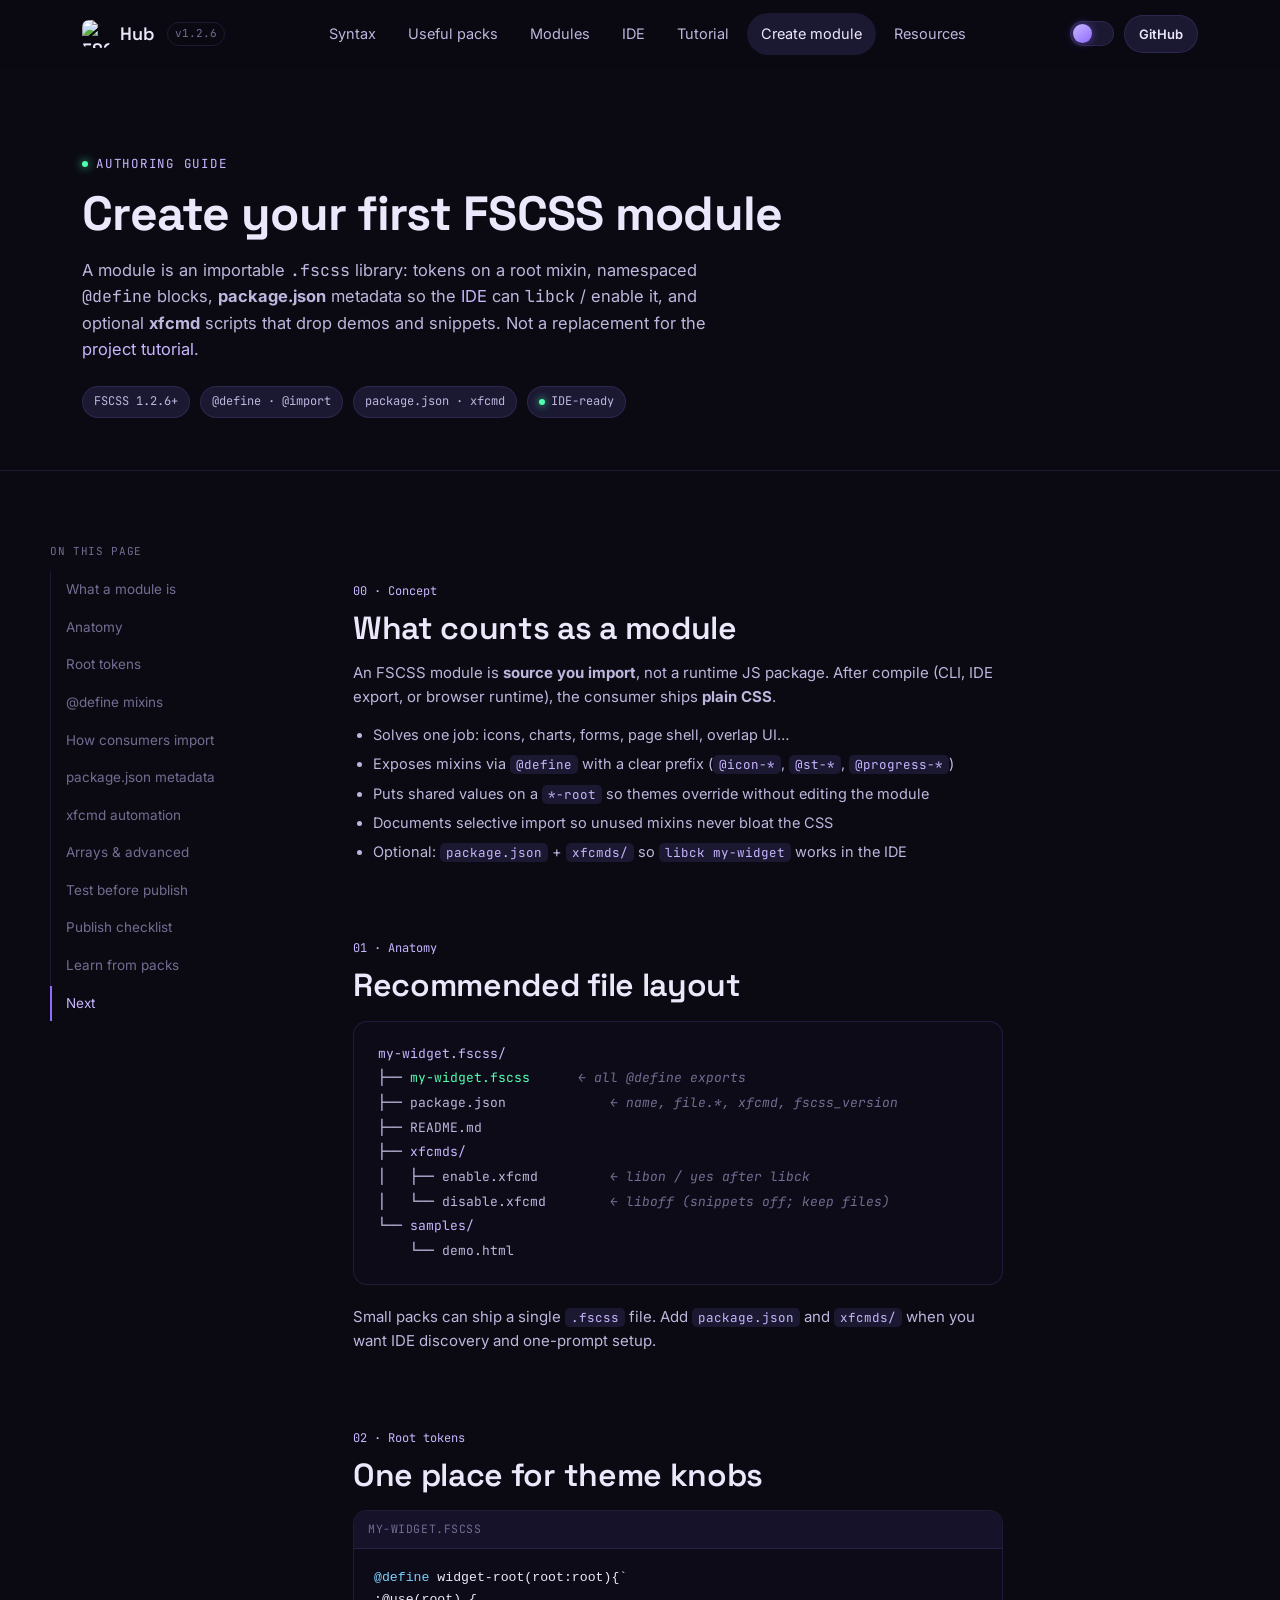
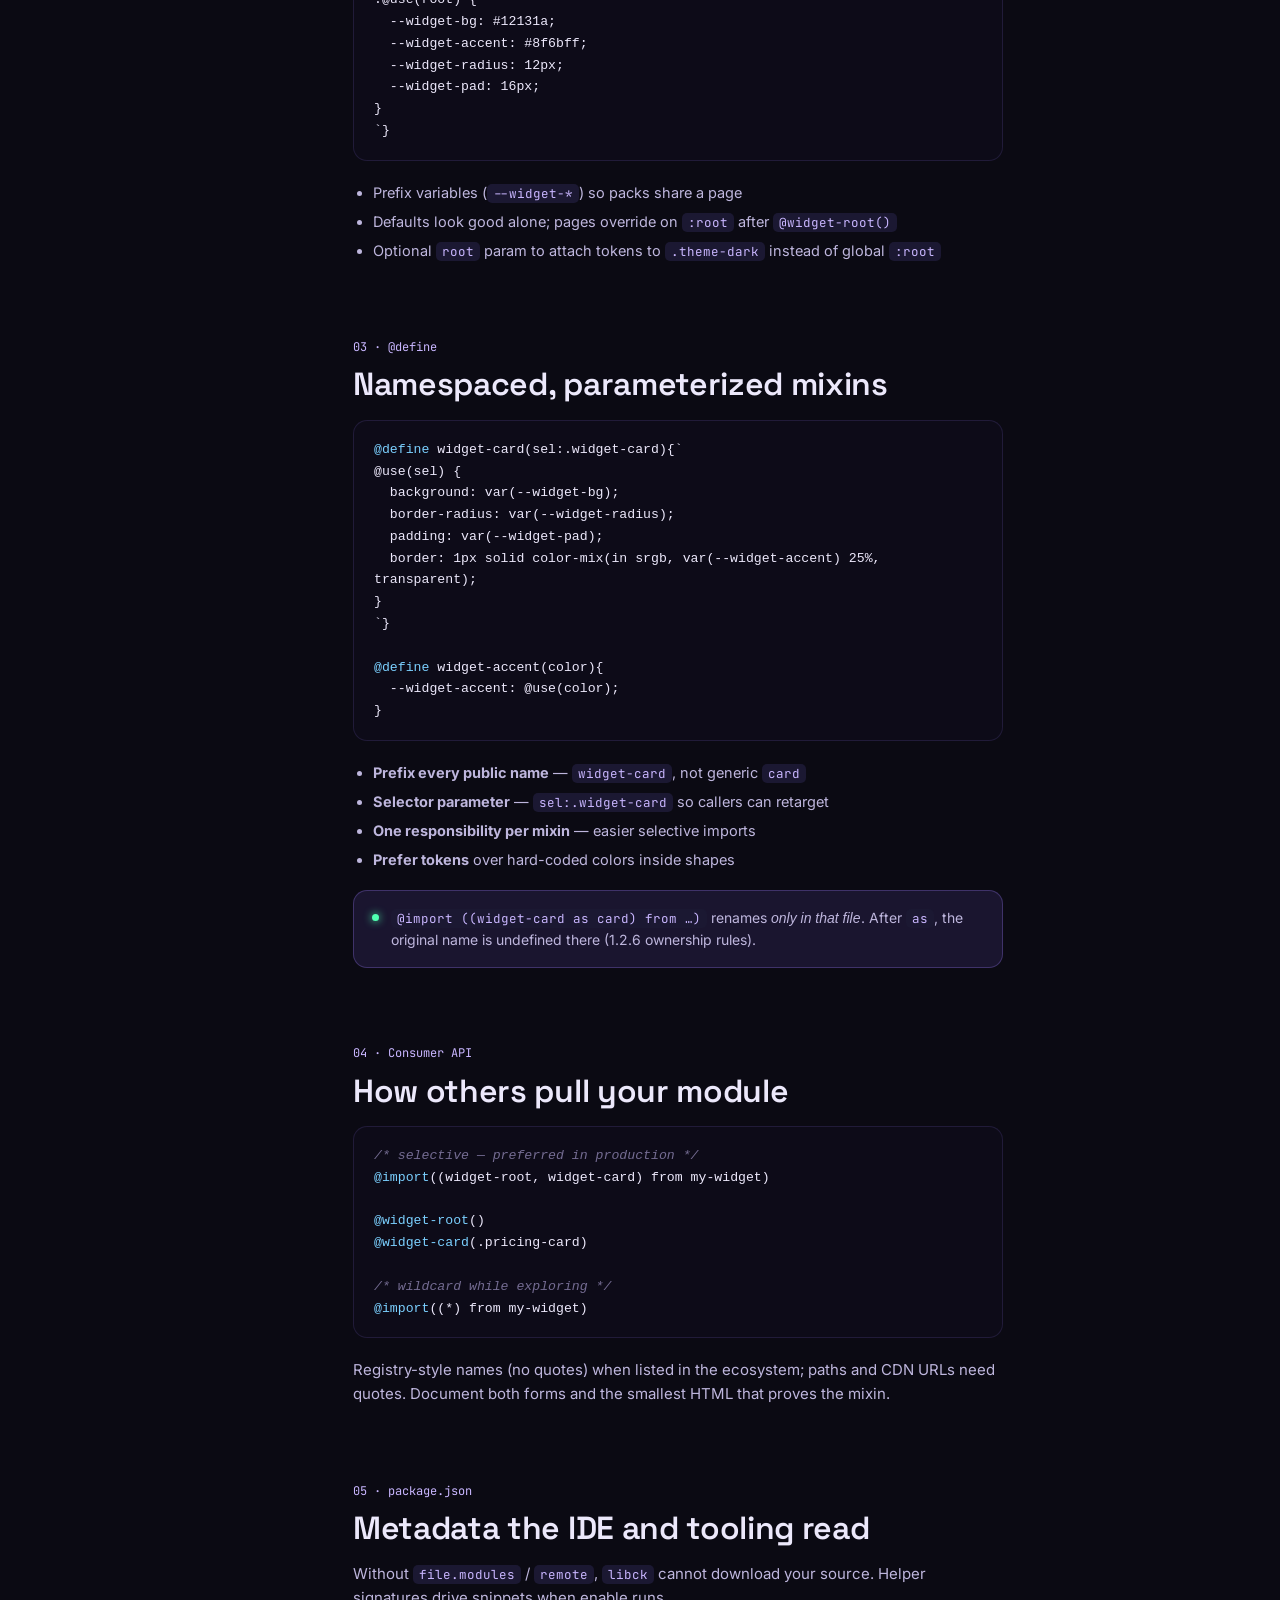
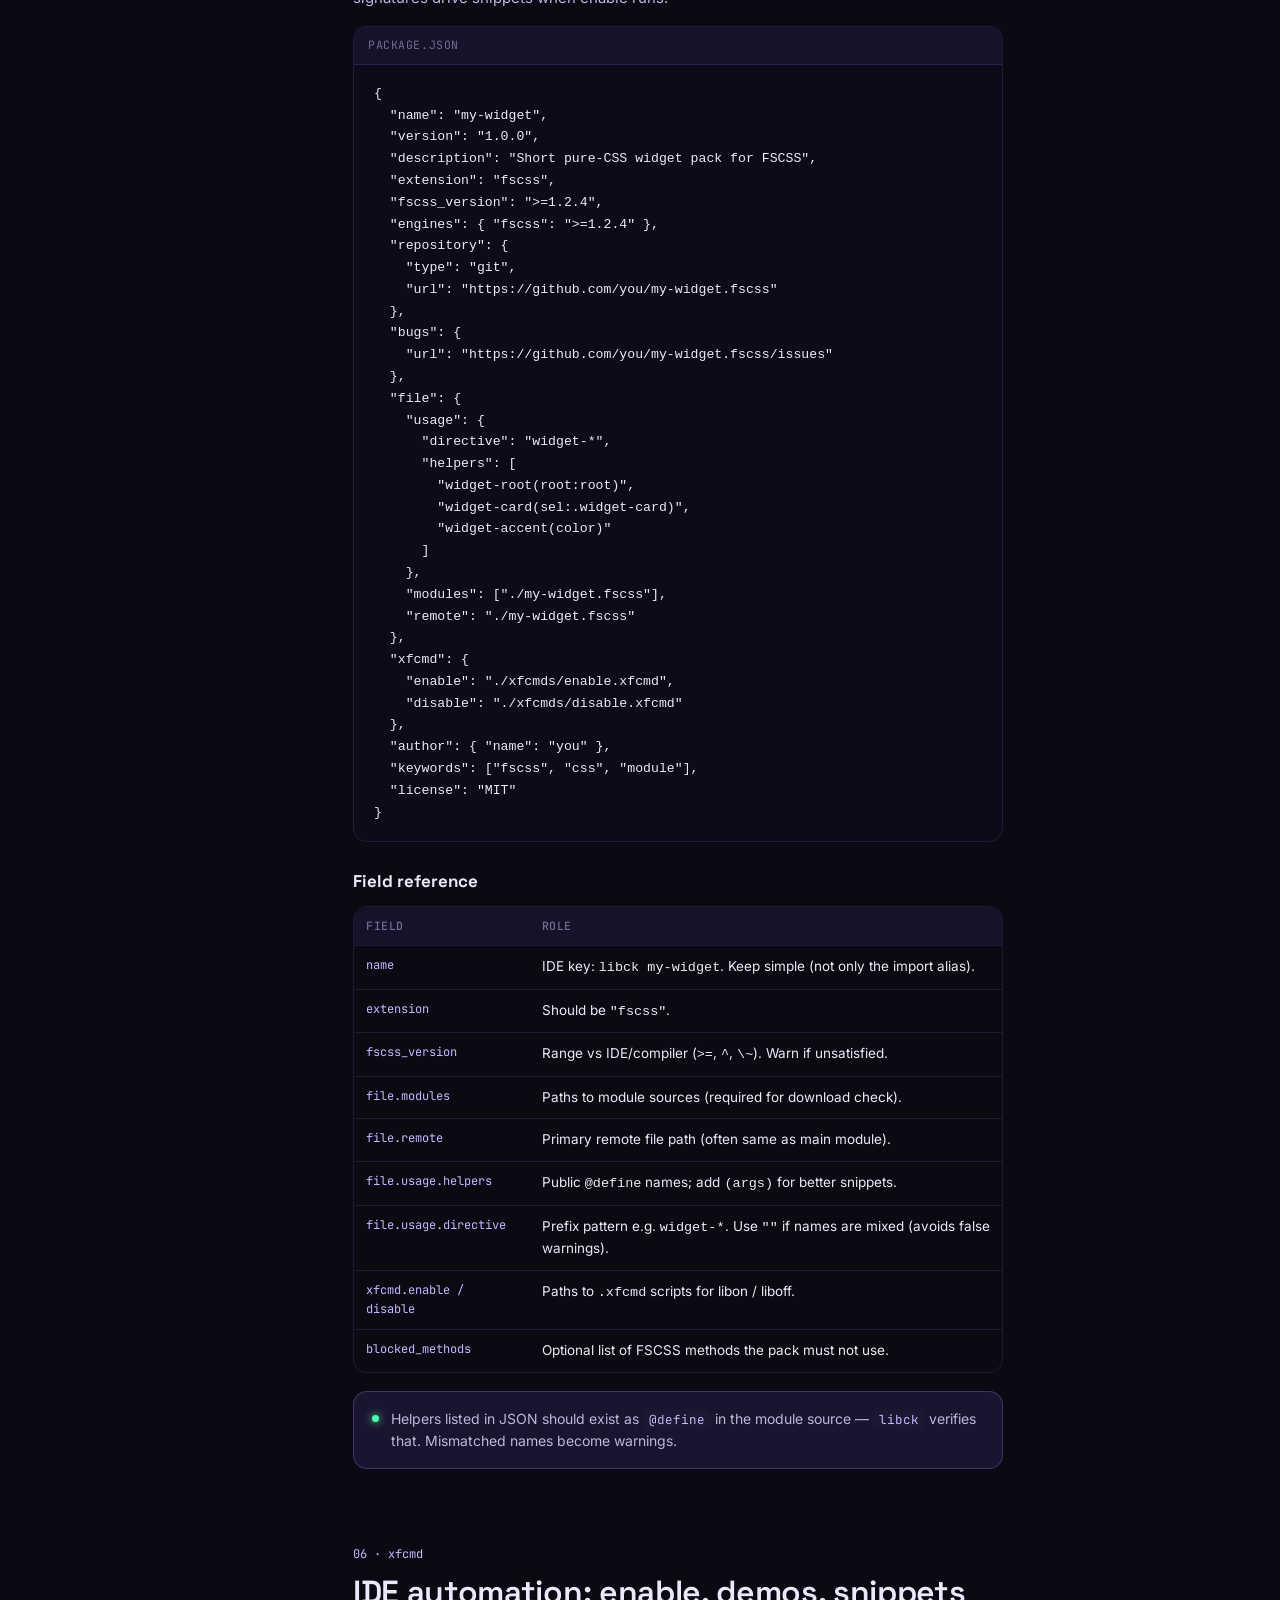
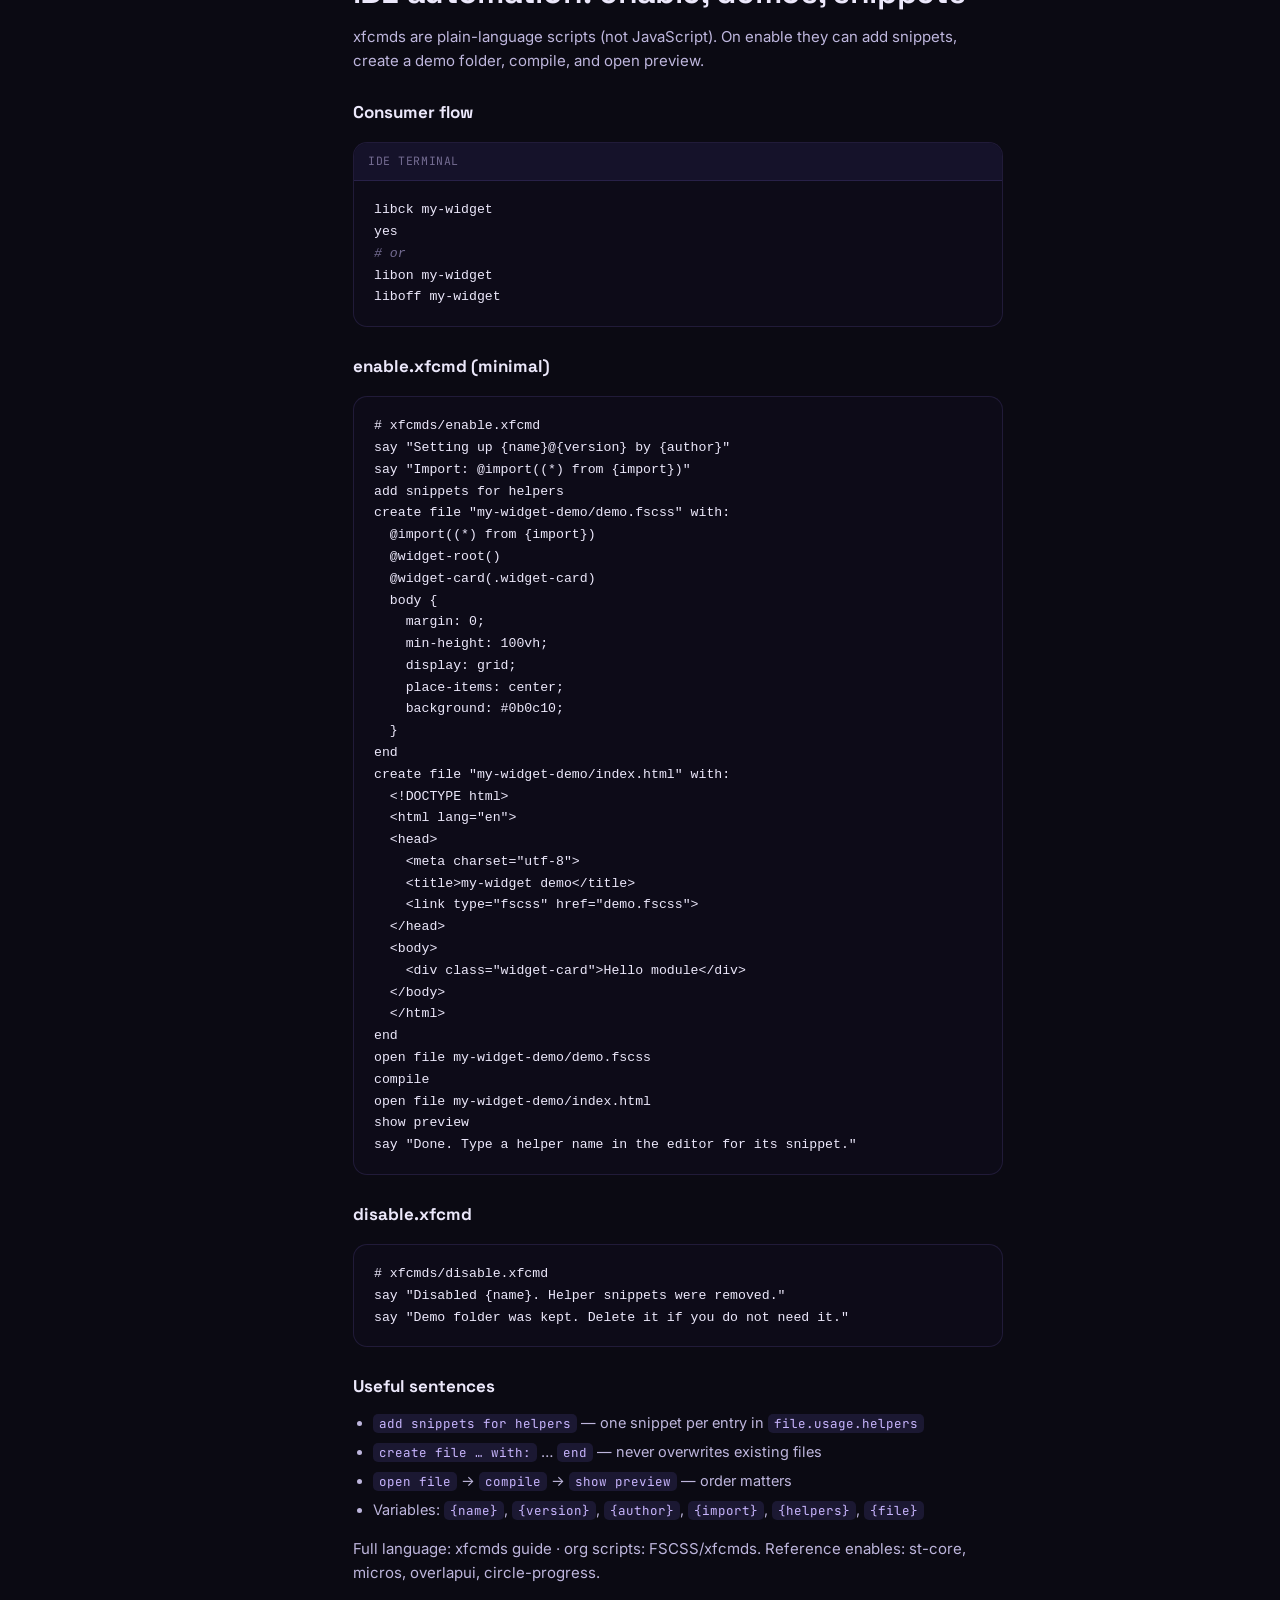
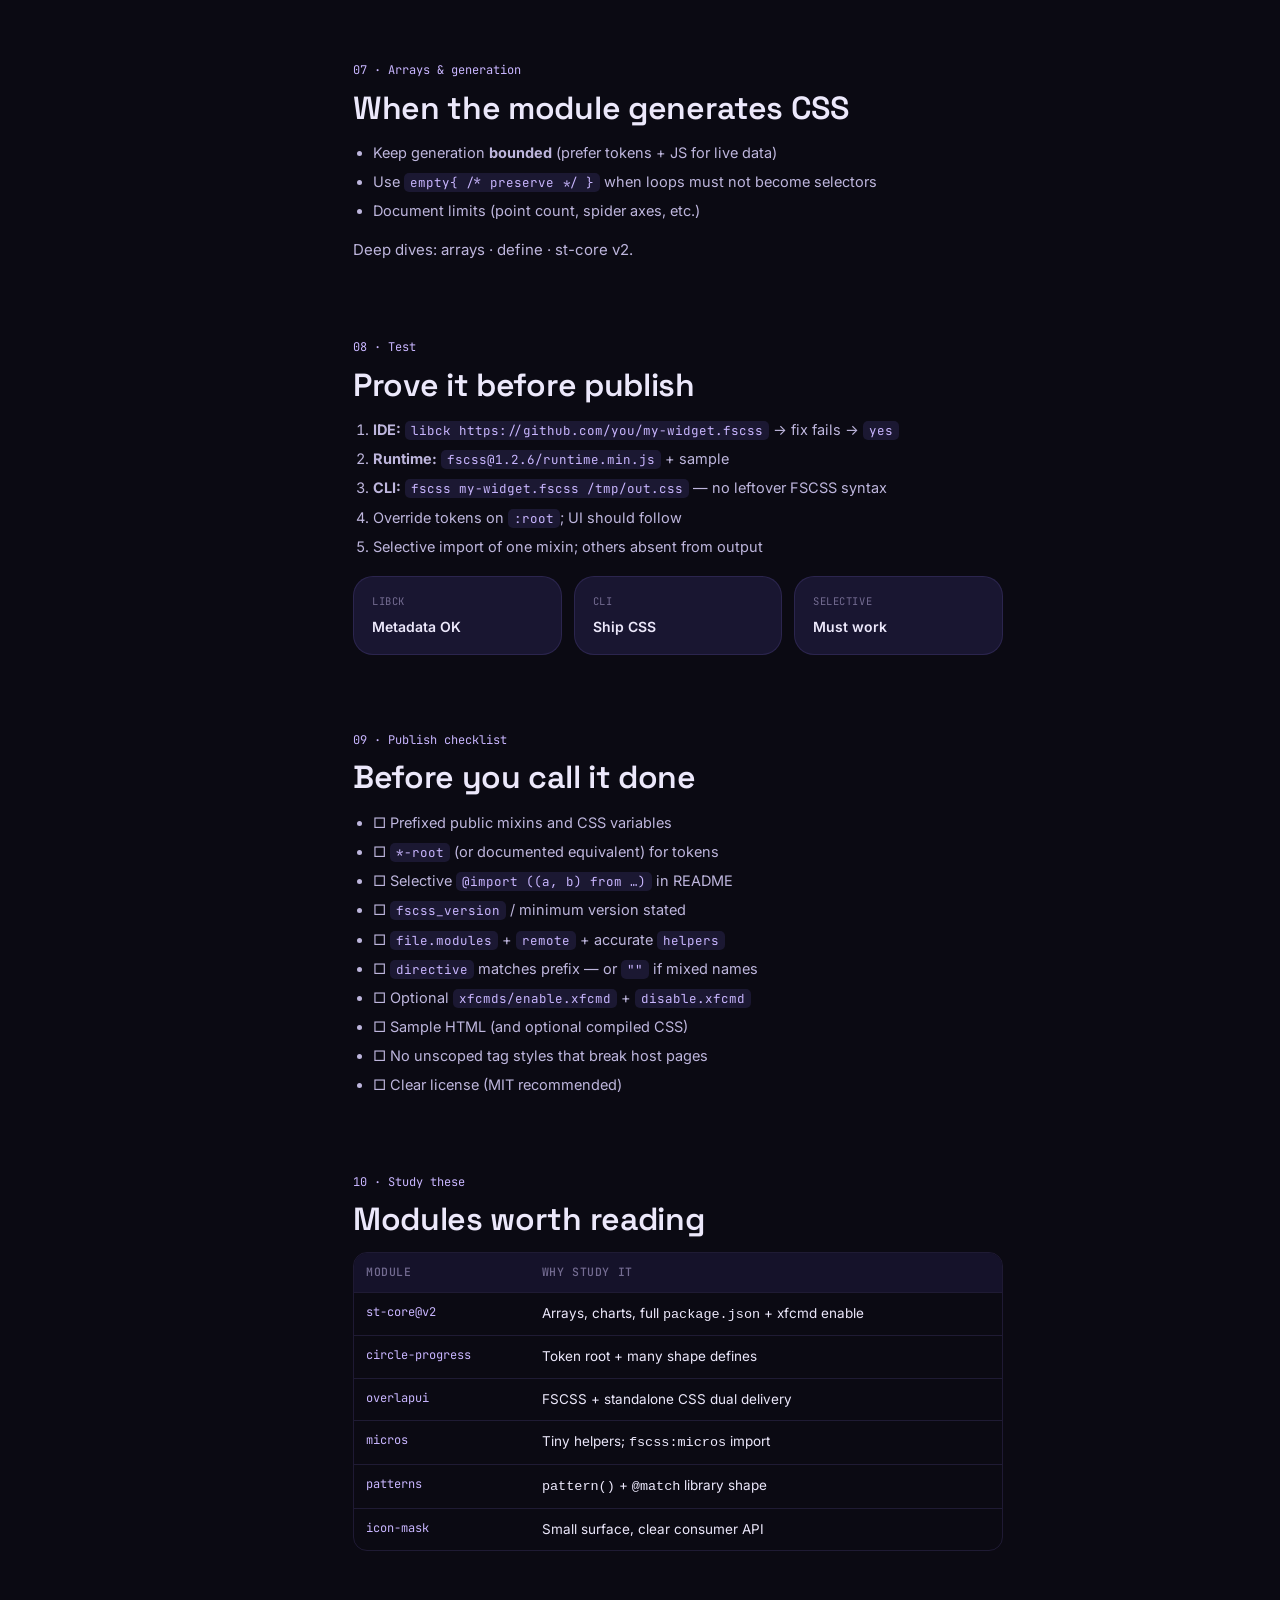
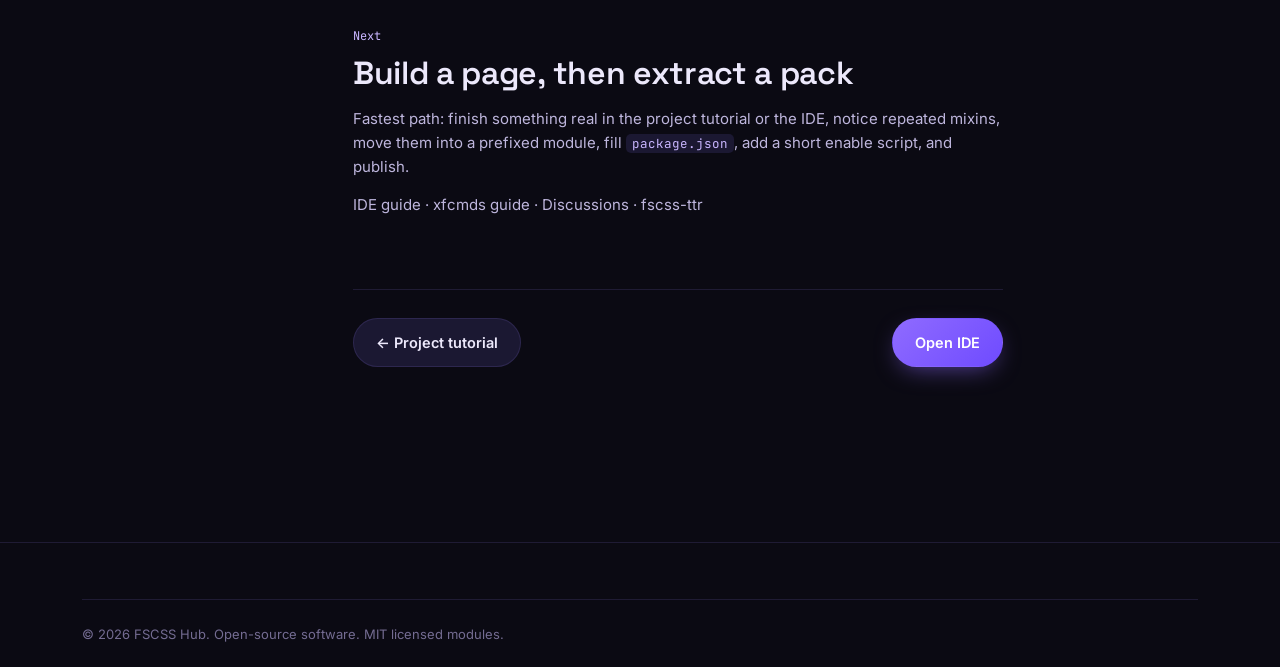
==== commit cc0e0d42: "Refactor create-module.html for clarity and updates Updated the description meta tags, adjusted the " ====
--- a/create-module.html
+++ b/create-module.html
@@ -4,11 +4,11 @@
 <meta charset="UTF-8">
 <meta name="viewport" content="width=device-width, initial-scale=1.0">
 <title>Create an FSCSS module — Guide | FSCSS Hub</title>
-<meta name="description" content="How to author an FSCSS module: root tokens, @define mixins, selective @import, arrays, testing, and publishing to the ecosystem.">
+<meta name="description" content="Author an FSCSS module: root tokens, @define mixins, package.json metadata (file.modules, helpers, xfcmd), selective @import, and IDE automation with libck / enable.xfcmd.">
 <link rel="canonical" href="https://hub.devtem.org/create-module">
 <meta name="robots" content="index, follow">
 <meta property="og:title" content="Create an FSCSS module — Guide">
-<meta property="og:description" content="Root tokens, namespaced @define mixins, selective exports, and a publish checklist for FSCSS modules.">
+<meta property="og:description" content="Root tokens, namespaced @define, package.json for libck, xfcmd enable scripts, and a publish checklist.">
 <meta property="og:url" content="https://hub.devtem.org/create-module">
 <meta property="og:type" content="article">
 <meta property="og:image" content="https://hub.devtem.org/assets/images/og-image.jpg">
@@ -32,7 +32,7 @@
   .t-toc a { display: block; padding: 7px 0 7px 14px; font-size: 13.5px; color: var(--muted); border-left: 2px solid transparent; margin-left: -1px; transition: color .18s var(--ease), border-color .18s var(--ease); }
   .t-toc a:hover { color: var(--text-dim); }
   .t-toc a.is-active { color: var(--accent-2); border-left-color: var(--accent); }
-  .t-content { min-width: 0; max-width: 720px; padding: 0 8px; padding: 35px;}
+  .t-content { min-width: 0; max-width: 720px; padding: 35px; }
   .t-step { padding-top: 4px; margin-bottom: clamp(48px, 6vw, 72px); scroll-margin-top: 90px; }
   .t-step-tag { font-family: var(--font-mono); font-size: 12px; color: var(--accent-2); margin-bottom: 8px; }
   .t-step h2 { font-family: var(--font-display); font-size: clamp(24px, 3vw, 32px); font-weight: 600; letter-spacing: -.01em; margin-bottom: 14px; line-height: 1.2; }
@@ -77,12 +77,13 @@
 <header class="site-nav">
   <div class="wrap">
     <a href="/" class="brand">
-      <img src="https://fscss.devtem.org/assets/images/fscss.png" alt="FSCSS">Hub <span class="v">v1.2.4</span>
+      <img src="https://fscss.devtem.org/assets/images/fscss.png" alt="FSCSS">Hub <span class="v">v1.2.6</span>
     </a>
     <nav class="nav-links" data-nav-links>
       <a href="/#syntax">Syntax</a>
       <a href="/#notable">Useful packs</a>
       <a href="/#modules">Modules</a>
+      <a href="https://fscss.devtem.org/ide" target="_blank" rel="noopener">IDE</a>
       <a href="tutorial">Tutorial</a>
       <a href="create-module" class="is-active">Create module</a>
       <a href="/#resources">Resources</a>
@@ -104,11 +105,12 @@
     <div class="wrap">
       <span class="eyebrow">Authoring guide</span>
       <h1>Create your first FSCSS module</h1>
-      <p class="lead">A module is a small, importable <code class="mono">.fscss</code> library: design tokens on a root mixin, namespaced <code class="mono">@define</code> blocks, and a README so others can pull only what they need. This page is the checklist — not a replacement for the <a href="tutorial" style="color:var(--accent-2);">project tutorial</a>.</p>
+      <p class="lead">A module is an importable <code class="mono">.fscss</code> library: tokens on a root mixin, namespaced <code class="mono">@define</code> blocks, <strong>package.json</strong> metadata so the <a href="https://fscss.devtem.org/ide" style="color:var(--accent-2)">IDE</a> can <code class="mono">libck</code> / enable it, and optional <strong>xfcmd</strong> scripts that drop demos and snippets. Not a replacement for the <a href="tutorial" style="color:var(--accent-2)">project tutorial</a>.</p>
       <div class="t-meta">
-        <span class="pill">FSCSS 1.2.4+</span>
+        <span class="pill">FSCSS 1.2.6+</span>
         <span class="pill">@define · @import</span>
-        <span class="pill">Publish-ready shape</span>
+        <span class="pill">package.json · xfcmd</span>
+        <span class="pill live">IDE-ready</span>
       </div>
     </div>
   </section>
@@ -123,11 +125,12 @@
         <li><a href="#root">Root tokens</a></li>
         <li><a href="#define">@define mixins</a></li>
         <li><a href="#consume">How consumers import</a></li>
+        <li><a href="#metadata">package.json metadata</a></li>
+        <li><a href="#xfcmd">xfcmd automation</a></li>
         <li><a href="#arrays">Arrays &amp; advanced</a></li>
         <li><a href="#test">Test before publish</a></li>
-        <li><a href="#repo">Repo &amp; metadata</a></li>
         <li><a href="#checklist">Publish checklist</a></li>
-        <li><a href="#examples">Learn from existing packs</a></li>
+        <li><a href="#examples">Learn from packs</a></li>
         <li><a href="#next">Next</a></li>
       </ol>
     </aside>
@@ -137,32 +140,35 @@
       <section class="t-step" id="what">
         <div class="t-step-tag">00 · Concept</div>
         <h2>What counts as a module</h2>
-        <p>An FSCSS module is <strong>source you import</strong>, not a runtime JS package. After compile (CLI or browser runtime), the consumer only ships <strong>plain CSS</strong>.</p>
-        <ul class="plain">
-          <li>Solves one job: icons, charts, forms, a page shell, a motion preset…</li>
+        <p>An FSCSS module is <strong>source you import</strong>, not a runtime JS package. After compile (CLI, IDE export, or browser runtime), the consumer ships <strong>plain CSS</strong>.</p>
+        <ul class="plain">
+          <li>Solves one job: icons, charts, forms, page shell, overlap UI…</li>
           <li>Exposes mixins via <code>@define</code> with a clear prefix (<code>@icon-*</code>, <code>@st-*</code>, <code>@progress-*</code>)</li>
-          <li>Puts shared values on a <code>*-root</code> (or equivalent) so themes override without editing the module</li>
+          <li>Puts shared values on a <code>*-root</code> so themes override without editing the module</li>
           <li>Documents selective import so unused mixins never bloat the CSS</li>
+          <li>Optional: <code>package.json</code> + <code>xfcmds/</code> so <code>libck my-widget</code> works in the IDE</li>
         </ul>
       </section>
 
       <section class="t-step" id="anatomy">
         <div class="t-step-tag">01 · Anatomy</div>
-        <h2>Minimum file layout</h2>
+        <h2>Recommended file layout</h2>
         <pre class="file-tree"><span class="dir">my-widget.fscss/</span>
-├── <span class="fscss-file">my-widget.fscss</span>     <span class="note">← all @define exports</span>
-├── README.md              <span class="note">← install, imports, examples</span>
-├── package.json           <span class="note">← optional metadata for registries</span>
+├── <span class="fscss-file">my-widget.fscss</span>      <span class="note">← all @define exports</span>
+├── package.json             <span class="note">← name, file.*, xfcmd, fscss_version</span>
+├── README.md
+├── <span class="dir">xfcmds/</span>
+│   ├── enable.xfcmd         <span class="note">← libon / yes after libck</span>
+│   └── disable.xfcmd        <span class="note">← liboff (snippets off; keep files)</span>
 └── <span class="dir">samples/</span>
-    └── demo.html          <span class="note">← optional any framework runtime or compiled preview</span>
+    └── demo.html
 </pre>
-        <p>Small packs can be a single <code>.fscss</code> file in a repo. Larger ones (st-core) add templates and integration folders — start smaller.</p>
+        <p>Small packs can ship a single <code>.fscss</code> file. Add <code>package.json</code> and <code>xfcmds/</code> when you want IDE discovery and one-prompt setup.</p>
       </section>
 
       <section class="t-step" id="root">
         <div class="t-step-tag">02 · Root tokens</div>
         <h2>One place for theme knobs</h2>
-        <p>Almost every solid module starts with a root mixin that writes CSS variables onto <code>:root</code> (or a scoped selector).</p>
         <div class="code">
           <div class="code-head">my-widget.fscss</div>
           <pre><span class="tok-at">@define</span> widget-root(root:root){`
@@ -175,9 +181,9 @@
 `}</pre>
         </div>
         <ul class="plain">
-          <li>Prefix variables (<code>--widget-*</code>) so packs can share a page</li>
-          <li>Defaults should look good alone; pages override on <code>:root</code> after <code>@widget-root()</code></li>
-          <li>Optional: accept <code>root</code> so the same tokens can attach to <code>.theme-dark</code> instead of global <code>:root</code></li>
+          <li>Prefix variables (<code>--widget-*</code>) so packs share a page</li>
+          <li>Defaults look good alone; pages override on <code>:root</code> after <code>@widget-root()</code></li>
+          <li>Optional <code>root</code> param to attach tokens to <code>.theme-dark</code> instead of global <code>:root</code></li>
         </ul>
       </section>
 
@@ -198,16 +204,15 @@
   --widget-accent: @use(color);
 }</pre>
         </div>
-        <h3>Conventions that scale</h3>
         <ul class="plain">
           <li><strong>Prefix every public name</strong> — <code>widget-card</code>, not generic <code>card</code></li>
           <li><strong>Selector parameter</strong> — <code>sel:.widget-card</code> so callers can retarget</li>
           <li><strong>One responsibility per mixin</strong> — easier selective imports</li>
-          <li><strong>Prefer tokens over hard-coded colors</strong> inside shapes</li>
+          <li><strong>Prefer tokens</strong> over hard-coded colors inside shapes</li>
         </ul>
         <div class="note-box">
           <span class="dot"></span>
-          <p><code>@import ((widget-card as card) from …)</code> renames <em>only in that file</em>. After <code>as</code>, the original name is unavailable there.</p>
+          <p><code>@import ((widget-card as card) from …)</code> renames <em>only in that file</em>. After <code>as</code>, the original name is undefined there (1.2.6 ownership rules).</p>
         </div>
       </section>
 
@@ -221,78 +226,196 @@
 <span class="tok-at">@widget-root</span>()
 <span class="tok-at">@widget-card</span>(.pricing-card)
 
-<span class="tok-com">/* or wildcard while exploring */</span>
+<span class="tok-com">/* wildcard while exploring */</span>
 <span class="tok-at">@import</span>((*) from my-widget)</pre>
         </div>
-        <p>Document both forms in the README. Show the <strong>smallest HTML</strong> that proves the mixin works.</p>
-        <div class="code">
-          <pre><span class="tok-tag">&lt;div</span> class=<span class="tok-str">"pricing-card"</span><span class="tok-tag">&gt;</span>…<span class="tok-tag">&lt;/div&gt;</span></pre>
-        </div>
-      </section>
-
-      <section class="t-step" id="arrays">
-        <div class="t-step-tag">05 · Arrays &amp; generation</div>
-        <h2>When the module generates CSS</h2>
-        <p>use some native features. Keep generation <strong>bounded</strong> (light/medium — not hundreds of rules by default).</p>
-        <ul class="plain">
-          <li>Document limitations </li>
-          <li>Use <code>empty{ /* preserve */ }</code> when loops must not be parsed as selectors</li>
-          <li>Prefer <code>--vars</code> so JS can update without recompiling the module</li>
-        </ul>
-        <p>Deep dives: <a href="https://fscss.devtem.org/arrays" target="_blank" rel="noopener">arrays</a>, <a href="https://fscss.devtem.org/define" target="_blank" rel="noopener">define</a>, st-core <a href="https://github.com/fscss-ttr/st-core.fscss" target="_blank" rel="noopener">EXPLAINED / v2 source</a>.</p>
-      </section>
-
-      <section class="t-step" id="test">
-        <div class="t-step-tag">06 · Test</div>
-        <h2>Prove it in a sample page</h2>
-        <ol class="plain">
-          <li>Runtime sample: <code>fscss@latest/runtime.min.js</code> + <code>&lt;style&gt;</code> or <code>type="text/fscss"</code></li>
-          <li>CLI: test <code>fscss my-widget.fscss /tmp/out.css</code> and open the CSS — no leftover FSCSS syntax</li>
-          <li>Override tokens on <code>:root</code> and confirm the UI follows</li>
-          <li>Import <em>only one</em> mixin; confirm the rest did not appear in output</li>
-        </ol>
-        <div class="capgrid">
-          <div class="card cap-card"><div class="cap-label">Runtime</div><div class="cap-value">Prototype</div></div>
-          <div class="card cap-card"><div class="cap-label">CLI</div><div class="cap-value">Ship CSS</div></div>
-          <div class="card cap-card"><div class="cap-label">Selective import</div><div class="cap-value">Must work</div></div>
-        </div>
-      </section>
-
-      <section class="t-step" id="repo">
-        <div class="t-step-tag">07 · Repo metadata</div>
-        <h2>README and package.json (optional but useful)</h2>
-        <p>README should answer in one screen: what it does, minimum FSCSS version, import snippet, HTML snippet, token list, license.</p>
-        <div class="code">
+        <p>Registry-style names (no quotes) when listed in the ecosystem; paths and CDN URLs need quotes. Document both forms and the smallest HTML that proves the mixin.</p>
+      </section>
+
+      <section class="t-step" id="metadata">
+        <div class="t-step-tag">05 · package.json</div>
+        <h2>Metadata the IDE and tooling read</h2>
+        <p>Without <code>file.modules</code> / <code>remote</code>, <code>libck</code> cannot download your source. Helper signatures drive snippets when enable runs.</p>
+        <div class="code">
+          <div class="code-head">package.json</div>
           <pre>{
   "name": "my-widget",
   "version": "1.0.0",
   "description": "Short pure-CSS widget pack for FSCSS",
   "extension": "fscss",
-  "fscss_version": "^1.2.4",
-  "repository": { "type": "git", "url": "https://github.com/you/my-widget.fscss" },
+  "fscss_version": ">=1.2.4",
+  "engines": { "fscss": ">=1.2.4" },
+  "repository": {
+    "type": "git",
+    "url": "https://github.com/you/my-widget.fscss"
+  },
+  "bugs": {
+    "url": "https://github.com/you/my-widget.fscss/issues"
+  },
+  "file": {
+    "usage": {
+      "directive": "widget-*",
+      "helpers": [
+        "widget-root(root:root)",
+        "widget-card(sel:.widget-card)",
+        "widget-accent(color)"
+      ]
+    },
+    "modules": ["./my-widget.fscss"],
+    "remote": "./my-widget.fscss"
+  },
+  "xfcmd": {
+    "enable": "./xfcmds/enable.xfcmd",
+    "disable": "./xfcmds/disable.xfcmd"
+  },
+  "author": { "name": "you" },
   "keywords": ["fscss", "css", "module"],
   "license": "MIT"
 }</pre>
         </div>
-        <p>Match patterns used by circle-progress / st-core if you want discovery next to other packs.</p>
+
+        <h3>Field reference</h3>
+        <div class="table-wrap">
+          <table class="ref">
+            <thead>
+              <tr><th>Field</th><th>Role</th></tr>
+            </thead>
+            <tbody>
+              <tr><td class="mono">name</td><td>IDE key: <code>libck my-widget</code>. Keep simple (not only the import alias).</td></tr>
+              <tr><td class="mono">extension</td><td>Should be <code>"fscss"</code>.</td></tr>
+              <tr><td class="mono">fscss_version</td><td>Range vs IDE/compiler (<code>&gt;=</code>, <code>^</code>, <code>\~</code>). Warn if unsatisfied.</td></tr>
+              <tr><td class="mono">file.modules</td><td>Paths to module sources (required for download check).</td></tr>
+              <tr><td class="mono">file.remote</td><td>Primary remote file path (often same as main module).</td></tr>
+              <tr><td class="mono">file.usage.helpers</td><td>Public <code>@define</code> names; add <code>(args)</code> for better snippets.</td></tr>
+              <tr><td class="mono">file.usage.directive</td><td>Prefix pattern e.g. <code>widget-*</code>. Use <code>""</code> if names are mixed (avoids false warnings).</td></tr>
+              <tr><td class="mono">xfcmd.enable / disable</td><td>Paths to <code>.xfcmd</code> scripts for libon / liboff.</td></tr>
+              <tr><td class="mono">blocked_methods</td><td>Optional list of FSCSS methods the pack must not use.</td></tr>
+            </tbody>
+          </table>
+        </div>
+        <div class="note-box">
+          <span class="dot"></span>
+          <p>Helpers listed in JSON should exist as <code>@define</code> in the module source — <code>libck</code> verifies that. Mismatched names become warnings.</p>
+        </div>
+      </section>
+
+      <section class="t-step" id="xfcmd">
+        <div class="t-step-tag">06 · xfcmd</div>
+        <h2>IDE automation: enable, demos, snippets</h2>
+        <p><a href="https://fscss.devtem.org/xfcmds-guide" target="_blank" rel="noopener">xfcmds</a> are plain-language scripts (not JavaScript). On enable they can add snippets, create a demo folder, compile, and open preview.</p>
+
+        <h3>Consumer flow</h3>
+        <div class="code">
+          <div class="code-head">IDE terminal</div>
+          <pre>libck my-widget
+yes
+<span class="tok-com"># or</span>
+libon my-widget
+liboff my-widget</pre>
+        </div>
+
+        <h3>enable.xfcmd (minimal)</h3>
+        <div class="code">
+          <pre># xfcmds/enable.xfcmd
+say "Setting up {name}@{version} by {author}"
+say "Import: @import((*) from {import})"
+add snippets for helpers
+create file "my-widget-demo/demo.fscss" with:
+  @import((*) from {import})
+  @widget-root()
+  @widget-card(.widget-card)
+  body {
+    margin: 0;
+    min-height: 100vh;
+    display: grid;
+    place-items: center;
+    background: #0b0c10;
+  }
+end
+create file "my-widget-demo/index.html" with:
+  &lt;!DOCTYPE html&gt;
+  &lt;html lang="en"&gt;
+  &lt;head&gt;
+    &lt;meta charset="utf-8"&gt;
+    &lt;title&gt;my-widget demo&lt;/title&gt;
+    &lt;link type="fscss" href="demo.fscss"&gt;
+  &lt;/head&gt;
+  &lt;body&gt;
+    &lt;div class="widget-card"&gt;Hello module&lt;/div&gt;
+  &lt;/body&gt;
+  &lt;/html&gt;
+end
+open file my-widget-demo/demo.fscss
+compile
+open file my-widget-demo/index.html
+show preview
+say "Done. Type a helper name in the editor for its snippet."</pre>
+        </div>
+
+        <h3>disable.xfcmd</h3>
+        <div class="code">
+          <pre># xfcmds/disable.xfcmd
+say "Disabled {name}. Helper snippets were removed."
+say "Demo folder was kept. Delete it if you do not need it."</pre>
+        </div>
+
+        <h3>Useful sentences</h3>
+        <ul class="plain">
+          <li><code>add snippets for helpers</code> — one snippet per entry in <code>file.usage.helpers</code></li>
+          <li><code>create file … with:</code> … <code>end</code> — never overwrites existing files</li>
+          <li><code>open file</code> → <code>compile</code> → <code>show preview</code> — order matters</li>
+          <li>Variables: <code>{name}</code>, <code>{version}</code>, <code>{author}</code>, <code>{import}</code>, <code>{helpers}</code>, <code>{file}</code></li>
+        </ul>
+        <p>Full language: <a href="https://fscss.devtem.org/xfcmds-guide" target="_blank" rel="noopener">xfcmds guide</a> · org scripts: <a href="https://github.com/fscss-ttr/FSCSS/tree/main/xfcmds" target="_blank" rel="noopener">FSCSS/xfcmds</a>. Reference enables: <a href="https://github.com/fscss-ttr/st-core.fscss/blob/main/xfcmds/enable.xfcmd" target="_blank" rel="noopener">st-core</a>, micros, overlapui, circle-progress.</p>
+      </section>
+
+      <section class="t-step" id="arrays">
+        <div class="t-step-tag">07 · Arrays &amp; generation</div>
+        <h2>When the module generates CSS</h2>
+        <ul class="plain">
+          <li>Keep generation <strong>bounded</strong> (prefer tokens + JS for live data)</li>
+          <li>Use <code>empty{ /* preserve */ }</code> when loops must not become selectors</li>
+          <li>Document limits (point count, spider axes, etc.)</li>
+        </ul>
+        <p>Deep dives: <a href="https://fscss.devtem.org/arrays" target="_blank" rel="noopener">arrays</a> · <a href="https://fscss.devtem.org/define" target="_blank" rel="noopener">define</a> · <a href="https://github.com/fscss-ttr/st-core.fscss" target="_blank" rel="noopener">st-core v2</a>.</p>
+      </section>
+
+      <section class="t-step" id="test">
+        <div class="t-step-tag">08 · Test</div>
+        <h2>Prove it before publish</h2>
+        <ol class="plain">
+          <li><strong>IDE:</strong> <code>libck https://github.com/you/my-widget.fscss</code> → fix fails → <code>yes</code></li>
+          <li><strong>Runtime:</strong> <code>fscss@1.2.6/runtime.min.js</code> + sample</li>
+          <li><strong>CLI:</strong> <code>fscss my-widget.fscss /tmp/out.css</code> — no leftover FSCSS syntax</li>
+          <li>Override tokens on <code>:root</code>; UI should follow</li>
+          <li>Selective import of one mixin; others absent from output</li>
+        </ol>
+        <div class="capgrid">
+          <div class="card cap-card"><div class="cap-label">libck</div><div class="cap-value">Metadata OK</div></div>
+          <div class="card cap-card"><div class="cap-label">CLI</div><div class="cap-value">Ship CSS</div></div>
+          <div class="card cap-card"><div class="cap-label">Selective</div><div class="cap-value">Must work</div></div>
+        </div>
       </section>
 
       <section class="t-step" id="checklist">
-        <div class="t-step-tag">08 · Publish checklist</div>
+        <div class="t-step-tag">09 · Publish checklist</div>
         <h2>Before you call it done</h2>
         <ul class="plain">
           <li>□ Prefixed public mixins and CSS variables</li>
           <li>□ <code>*-root</code> (or documented equivalent) for tokens</li>
-          <li>□ Selective <code>@import ((a, b) from …)</code> example in README</li>
-          <li>□ Minimum FSCSS version stated</li>
+          <li>□ Selective <code>@import ((a, b) from …)</code> in README</li>
+          <li>□ <code>fscss_version</code> / minimum version stated</li>
+          <li>□ <code>file.modules</code> + <code>remote</code> + accurate <code>helpers</code></li>
+          <li>□ <code>directive</code> matches prefix — or <code>""</code> if mixed names</li>
+          <li>□ Optional <code>xfcmds/enable.xfcmd</code> + <code>disable.xfcmd</code></li>
           <li>□ Sample HTML (and optional compiled CSS)</li>
-          <li>□ No reliance on global unscoped tag styles that break host pages</li>
-          <li>□ MIT (or clear license)</li>
+          <li>□ No unscoped tag styles that break host pages</li>
+          <li>□ Clear license (MIT recommended)</li>
         </ul>
       </section>
 
       <section class="t-step" id="examples">
-        <div class="t-step-tag">09 · Study these</div>
+        <div class="t-step-tag">10 · Study these</div>
         <h2>Modules worth reading</h2>
         <div class="table-wrap">
           <table class="ref">
@@ -302,19 +425,27 @@
             <tbody>
               <tr>
                 <td class="mono"><a href="https://github.com/fscss-ttr/st-core.fscss" target="_blank" rel="noopener">st-core@v2</a></td>
-                <td>Arrays, <code>inline()</code>, chart geometry, templates</td>
+                <td>Arrays, charts, full <code>package.json</code> + xfcmd enable</td>
               </tr>
               <tr>
                 <td class="mono"><a href="https://github.com/Figsh/Circle-progress.fscss" target="_blank" rel="noopener">circle-progress</a></td>
-                <td>Token root + multiple shape defines</td>
+                <td>Token root + many shape defines</td>
+              </tr>
+              <tr>
+                <td class="mono"><a href="https://github.com/fscss-ttr/overlapui.fscss" target="_blank" rel="noopener">overlapui</a></td>
+                <td>FSCSS + standalone CSS dual delivery</td>
+              </tr>
+              <tr>
+                <td class="mono"><a href="https://github.com/fscss-ttr/micros.fscss" target="_blank" rel="noopener">micros</a></td>
+                <td>Tiny helpers; <code>fscss:micros</code> import</td>
+              </tr>
+              <tr>
+                <td class="mono"><a href="https://github.com/fscss-ttr/patterns.fscss" target="_blank" rel="noopener">patterns</a></td>
+                <td><code>pattern()</code> + <code>@match</code> library shape</td>
               </tr>
               <tr>
                 <td class="mono"><a href="https://github.com/fscss-ttr/icon-mask.fscss" target="_blank" rel="noopener">icon-mask</a></td>
                 <td>Small surface, clear consumer API</td>
-              </tr>
-              <tr>
-                <td class="mono"><a href="https://github.com/fscss-ttr/patterns.fscss" target="_blank" rel="noopener">patterns.fscss</a></td>
-                <td><code>pattern()</code> + <code>@match</code> with safe fallbacks</td>
               </tr>
             </tbody>
           </table>
@@ -324,13 +455,18 @@
       <section class="t-step" id="next">
         <div class="t-step-tag">Next</div>
         <h2>Build a page, then extract a pack</h2>
-        <p>Fastest path: finish something real in the <a href="tutorial">project tutorial</a>, notice repeated mixins, move them into a prefixed module, and publish the repo.</p>
-        <p style="margin-top:12px;">Questions about the <strong>language</strong>: <a href="https://github.com/Figsh/xfscss/discussions" target="_blank" rel="noopener">Figsh/xfscss Discussions</a>. Module ecosystem chat often lives around <a href="https://github.com/fscss-ttr" target="_blank" rel="noopener">fscss-ttr</a> </p>
+        <p>Fastest path: finish something real in the <a href="tutorial">project tutorial</a> or the <a href="https://fscss.devtem.org/ide" target="_blank" rel="noopener">IDE</a>, notice repeated mixins, move them into a prefixed module, fill <code>package.json</code>, add a short enable script, and publish.</p>
+        <p style="margin-top:12px;">
+          <a href="https://fscss.devtem.org/ide-guide" target="_blank" rel="noopener">IDE guide</a> ·
+          <a href="https://fscss.devtem.org/xfcmds-guide" target="_blank" rel="noopener">xfcmds guide</a> ·
+          <a href="https://github.com/Figsh/xfscss/discussions" target="_blank" rel="noopener">Discussions</a> ·
+          <a href="https://github.com/fscss-ttr" target="_blank" rel="noopener">fscss-ttr</a>
+        </p>
       </section>
 
       <div class="next-nav">
         <a class="btn btn-ghost" href="tutorial">&larr; Project tutorial</a>
-        <a class="btn btn-primary" href="https://fscss.devtem.org/define" target="_blank" rel="noopener">@define docs</a>
+        <a class="btn btn-primary" href="https://fscss.devtem.org/ide" target="_blank" rel="noopener">Open IDE</a>
       </div>
 
     </div>
@@ -340,10 +476,12 @@
 <footer class="site-footer">
   <div class="wrap">
     <div class="footer-bottom">
-      <p>&copy; 2026 FSCSS Hub. Modules compile to CSS — keep the API small and the tokens clear.</p>
+      <p>&copy; 2026 FSCSS Hub. Modules compile to CSS — keep the API small, tokens clear, and metadata honest.</p>
     </div>
   </div>
 </footer>
 <script src="assets/js/global.js"></script>
 </body>
 </html>
+
+
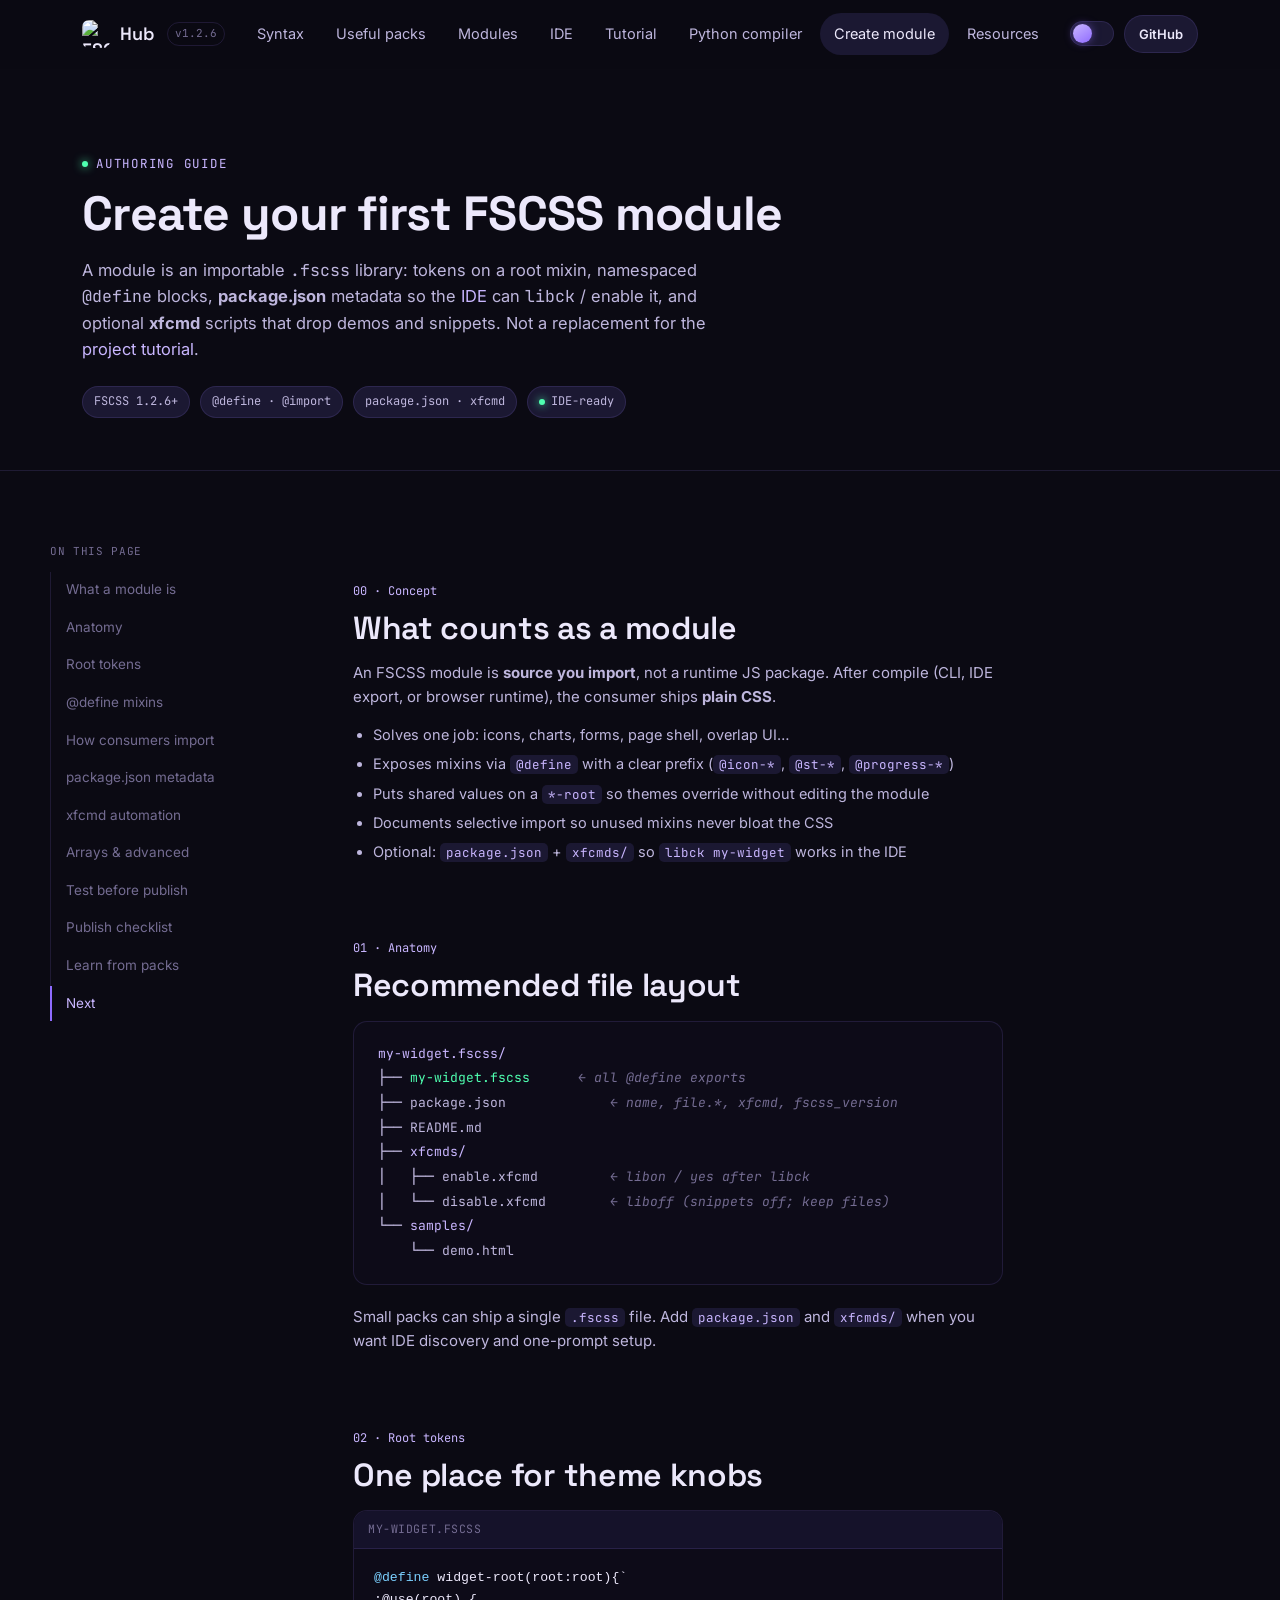
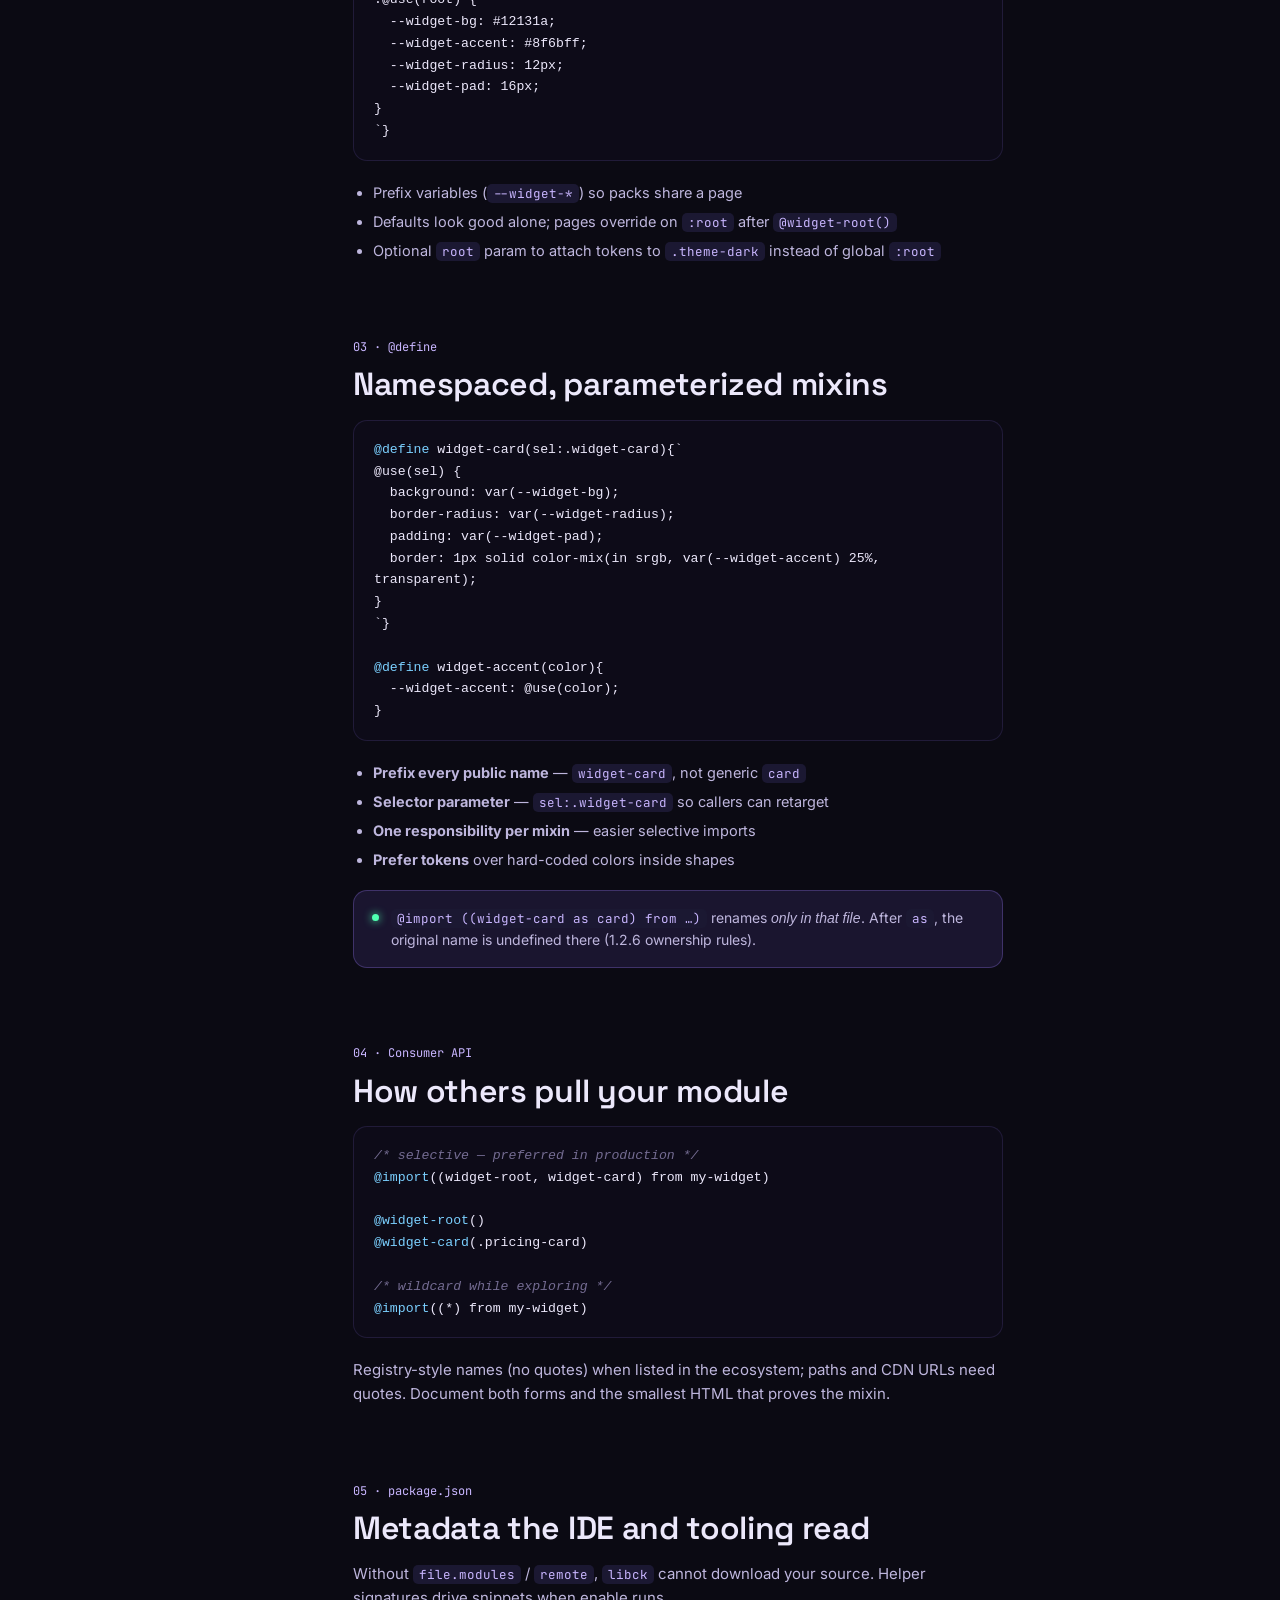
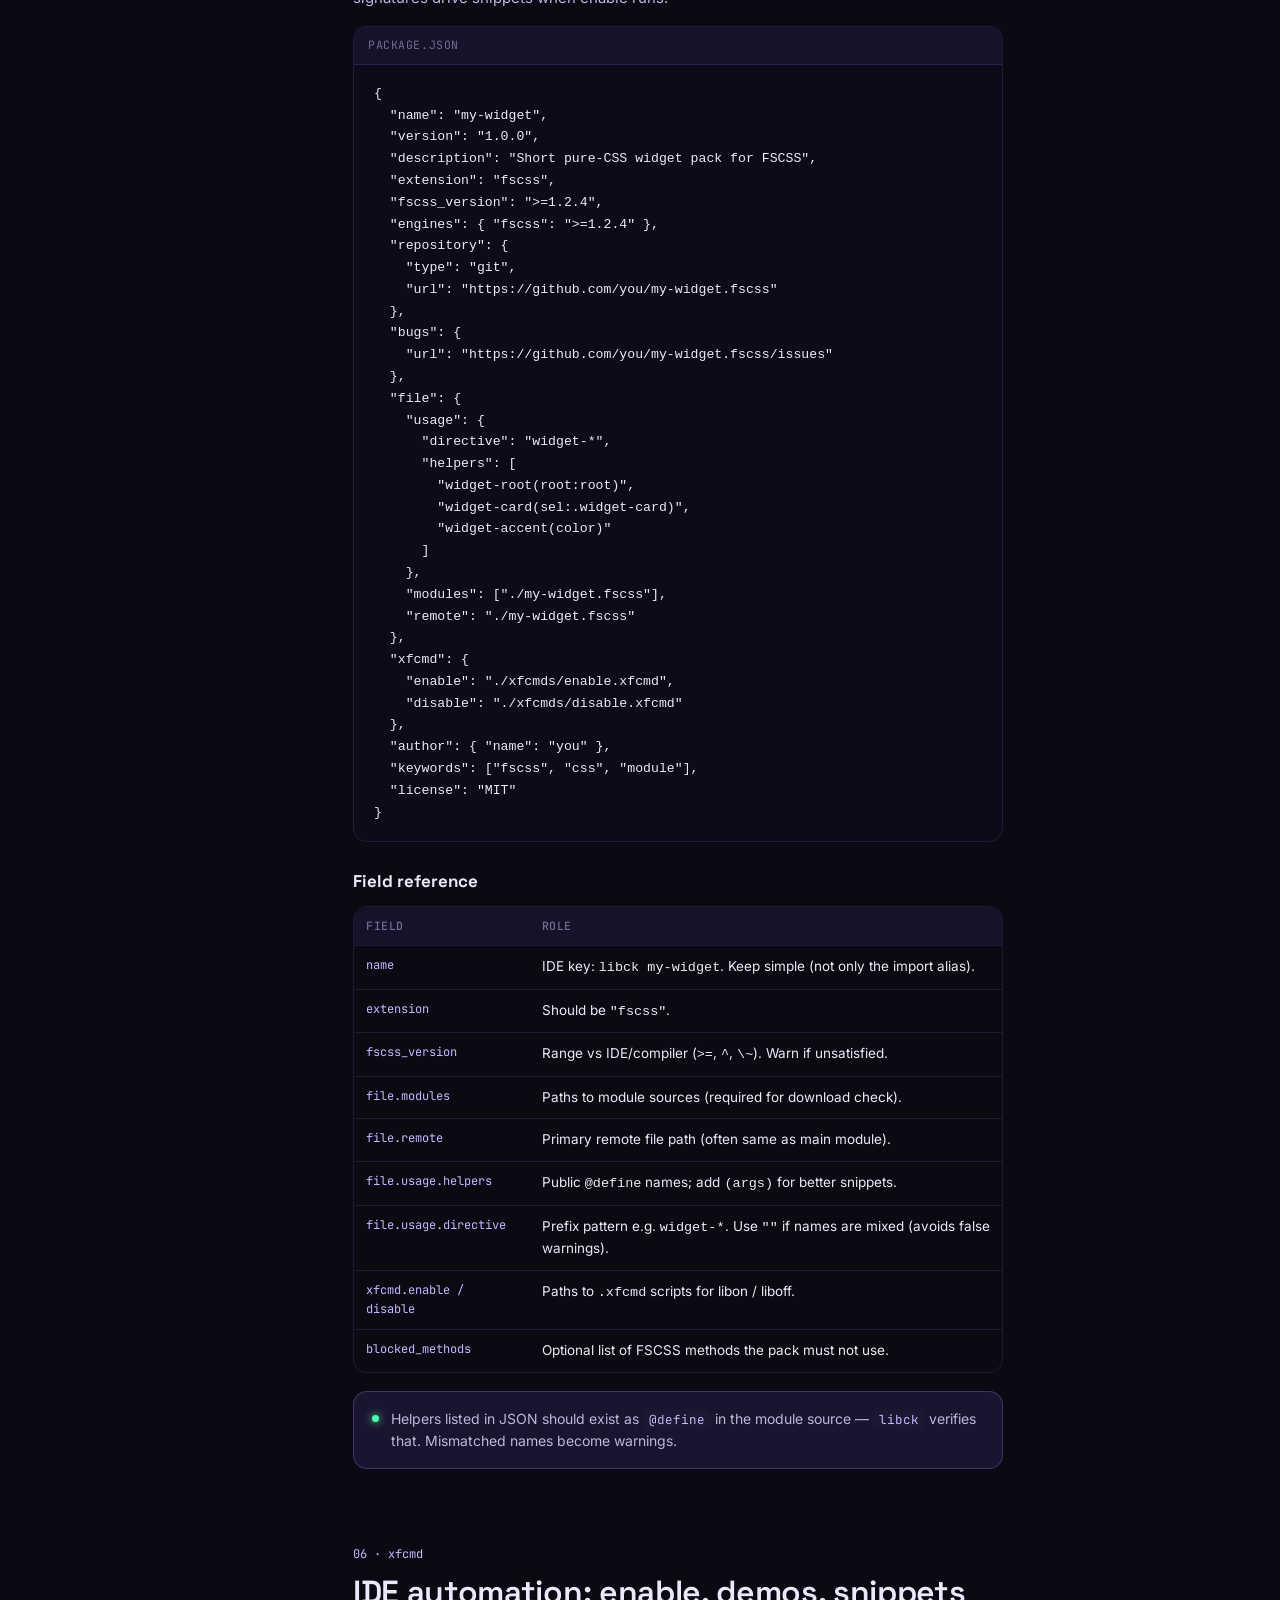
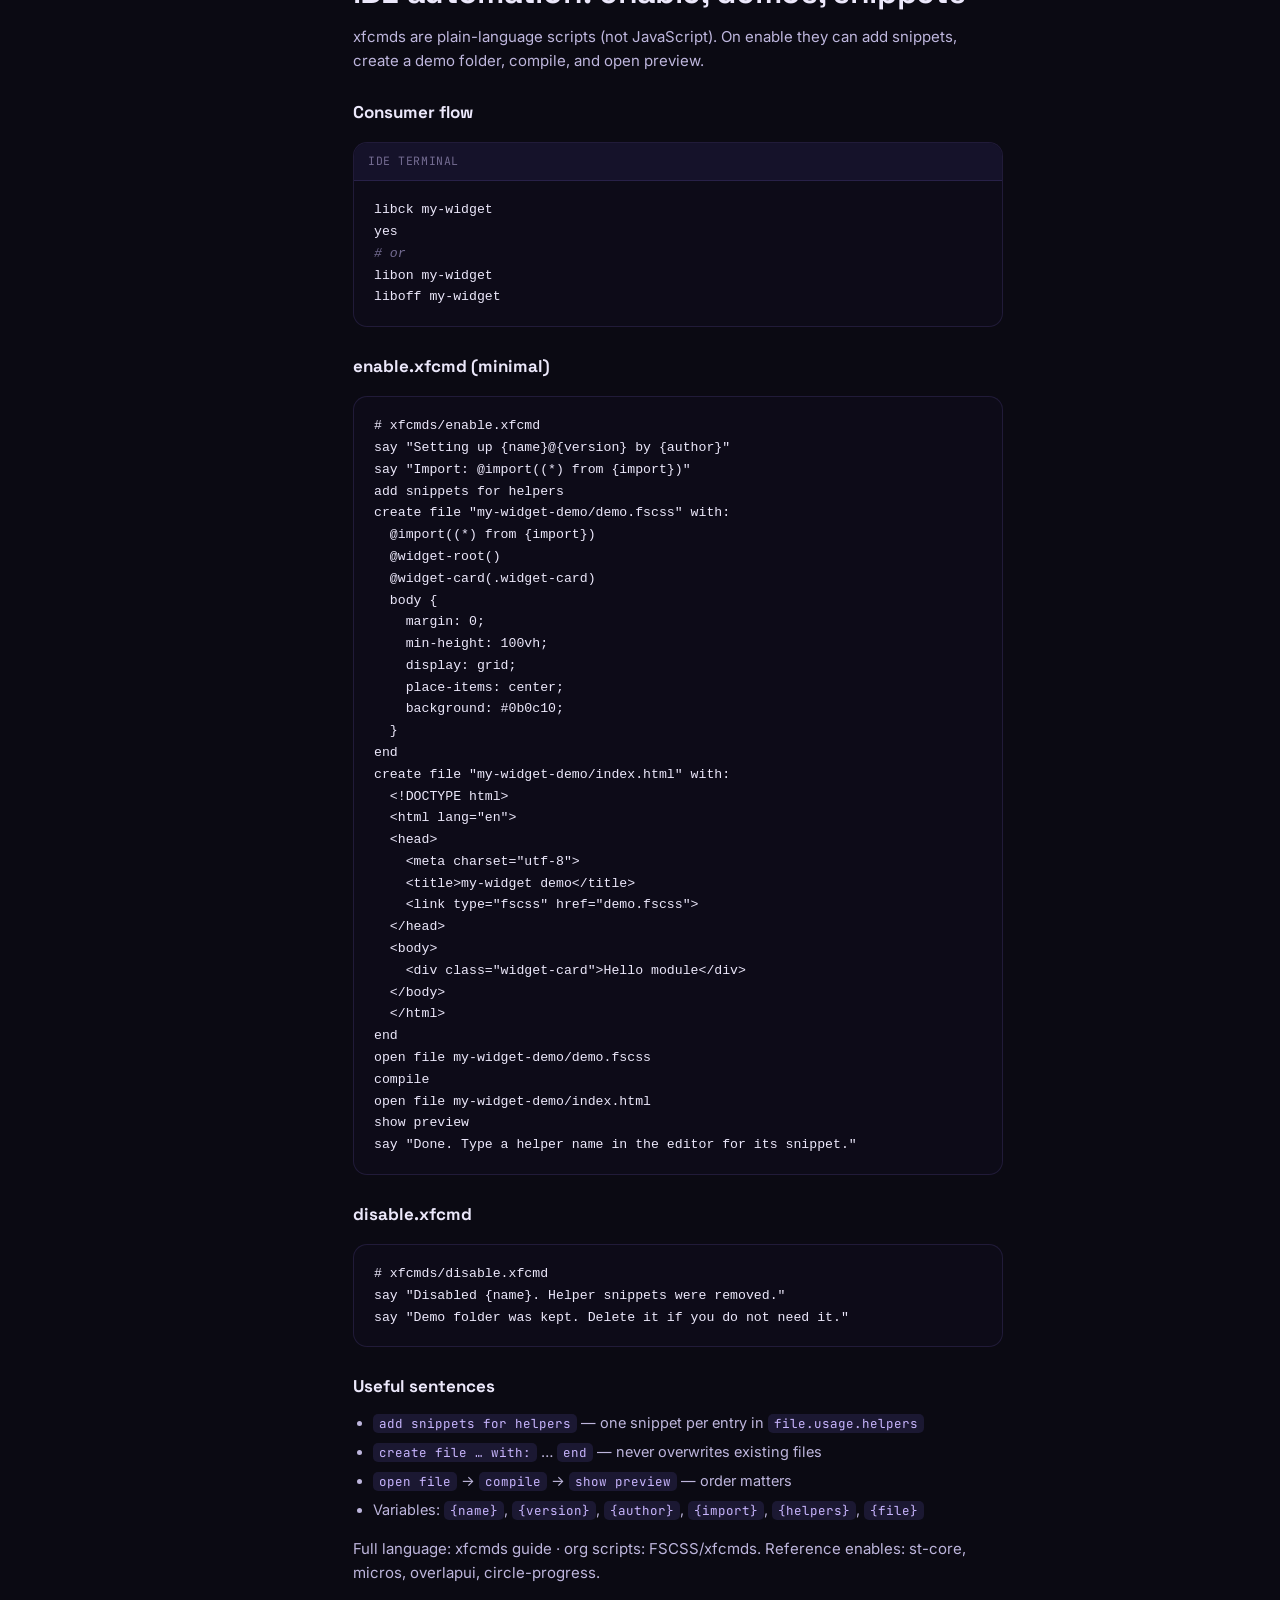
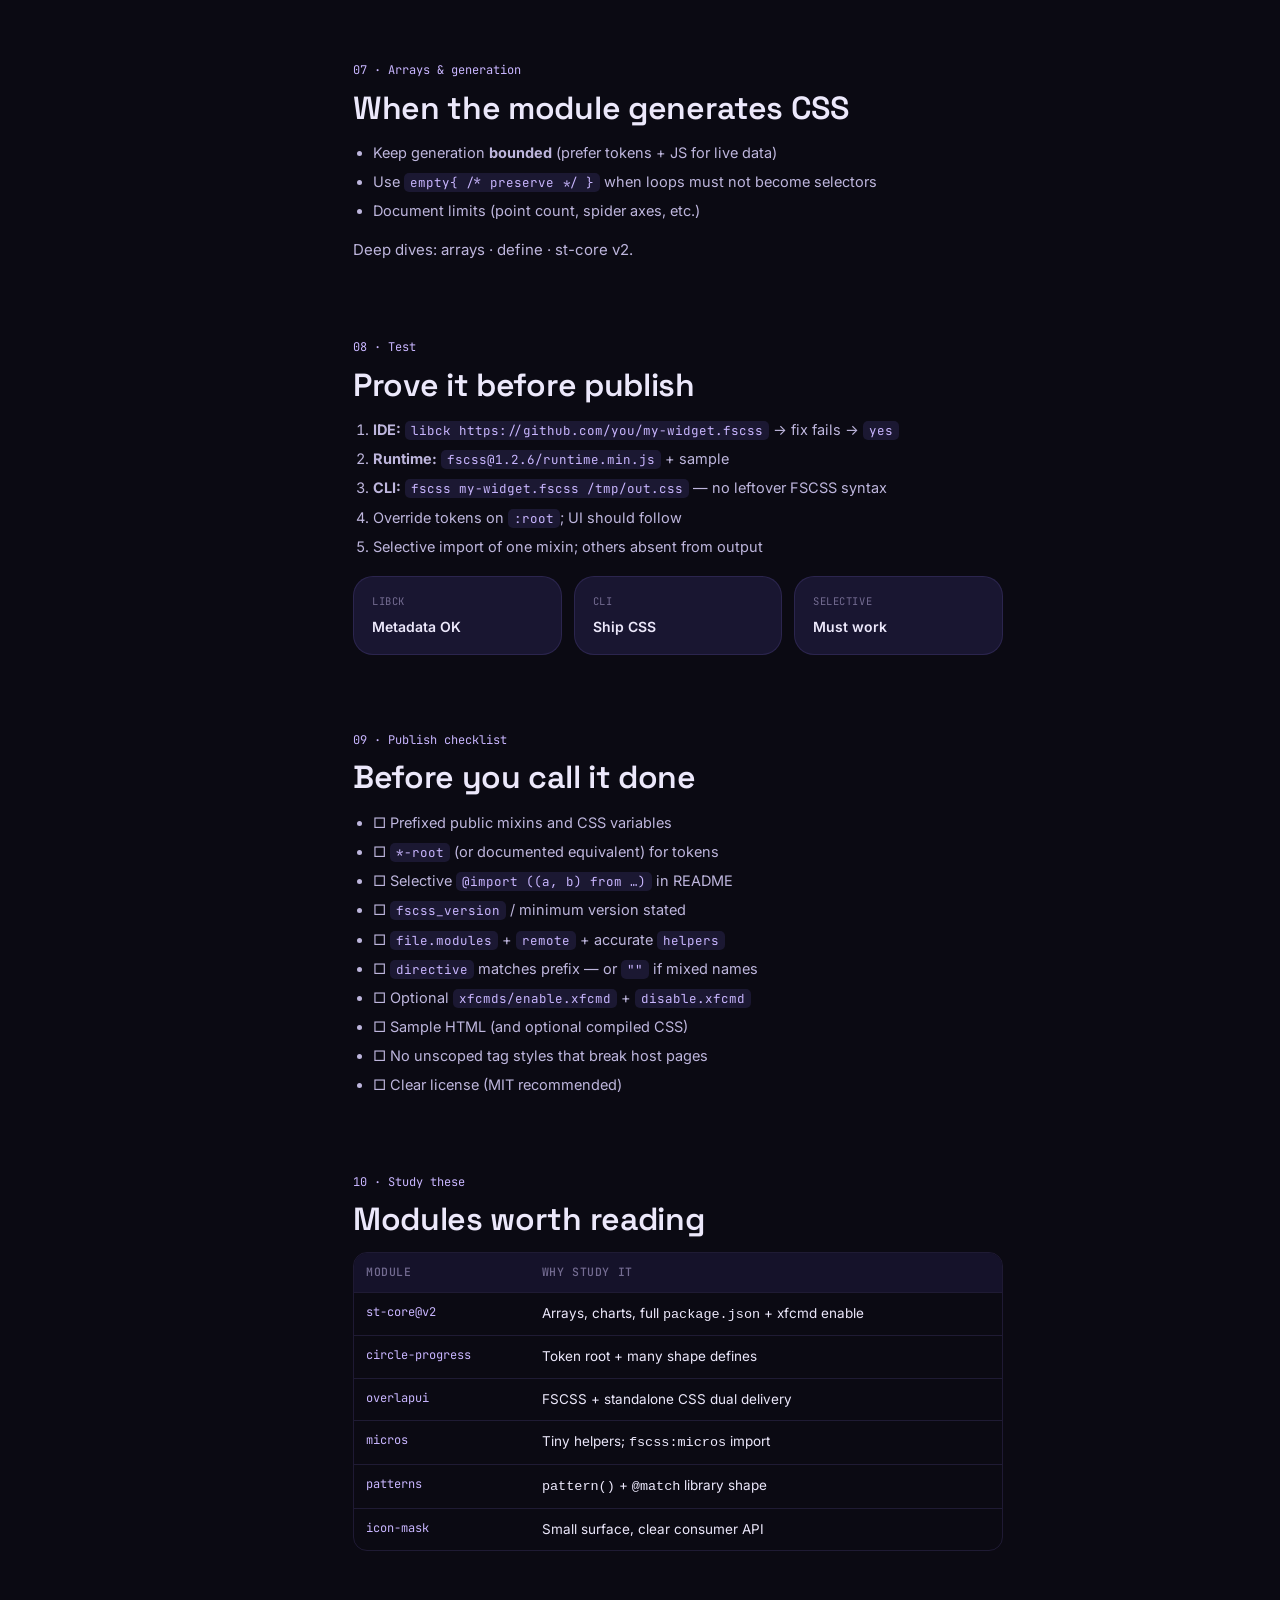
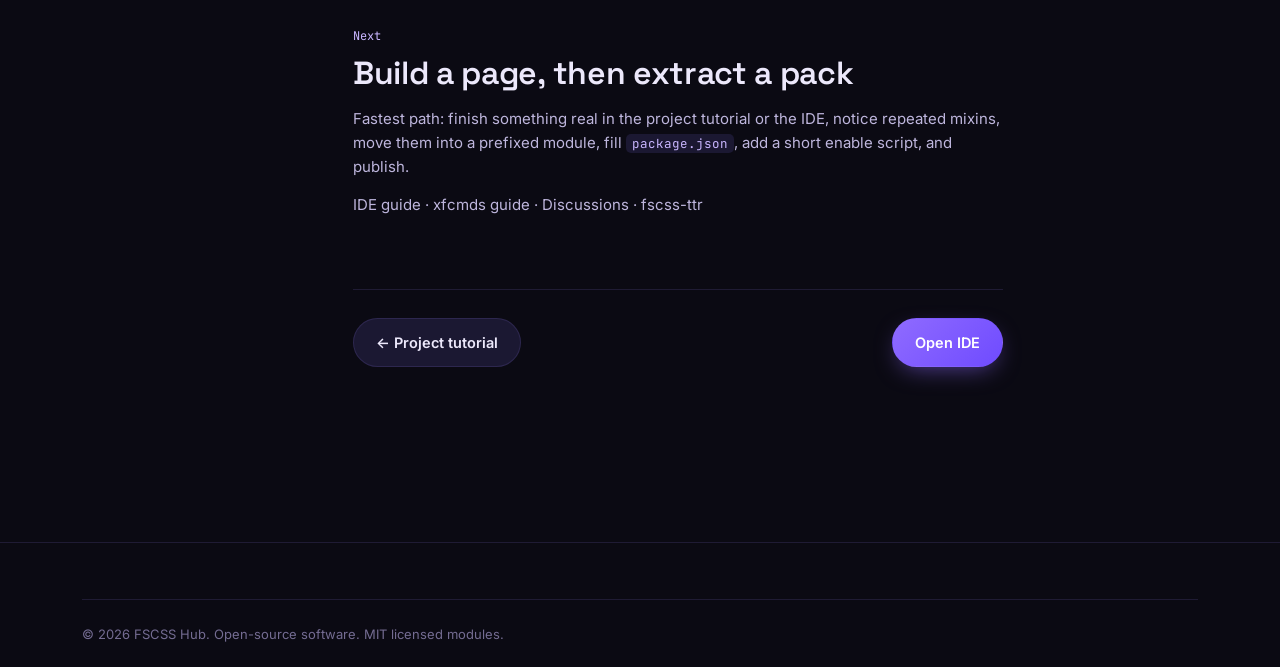
==== commit 71428c32: "Added Python Mini-Tutorial HTML page" ====
--- a/create-module.html
+++ b/create-module.html
@@ -85,6 +85,7 @@
       <a href="/#modules">Modules</a>
       <a href="https://fscss.devtem.org/ide" target="_blank" rel="noopener">IDE</a>
       <a href="tutorial">Tutorial</a>
+      <a href="python-compiler">Python compiler</a>
       <a href="create-module" class="is-active">Create module</a>
       <a href="/#resources">Resources</a>
     </nav>
